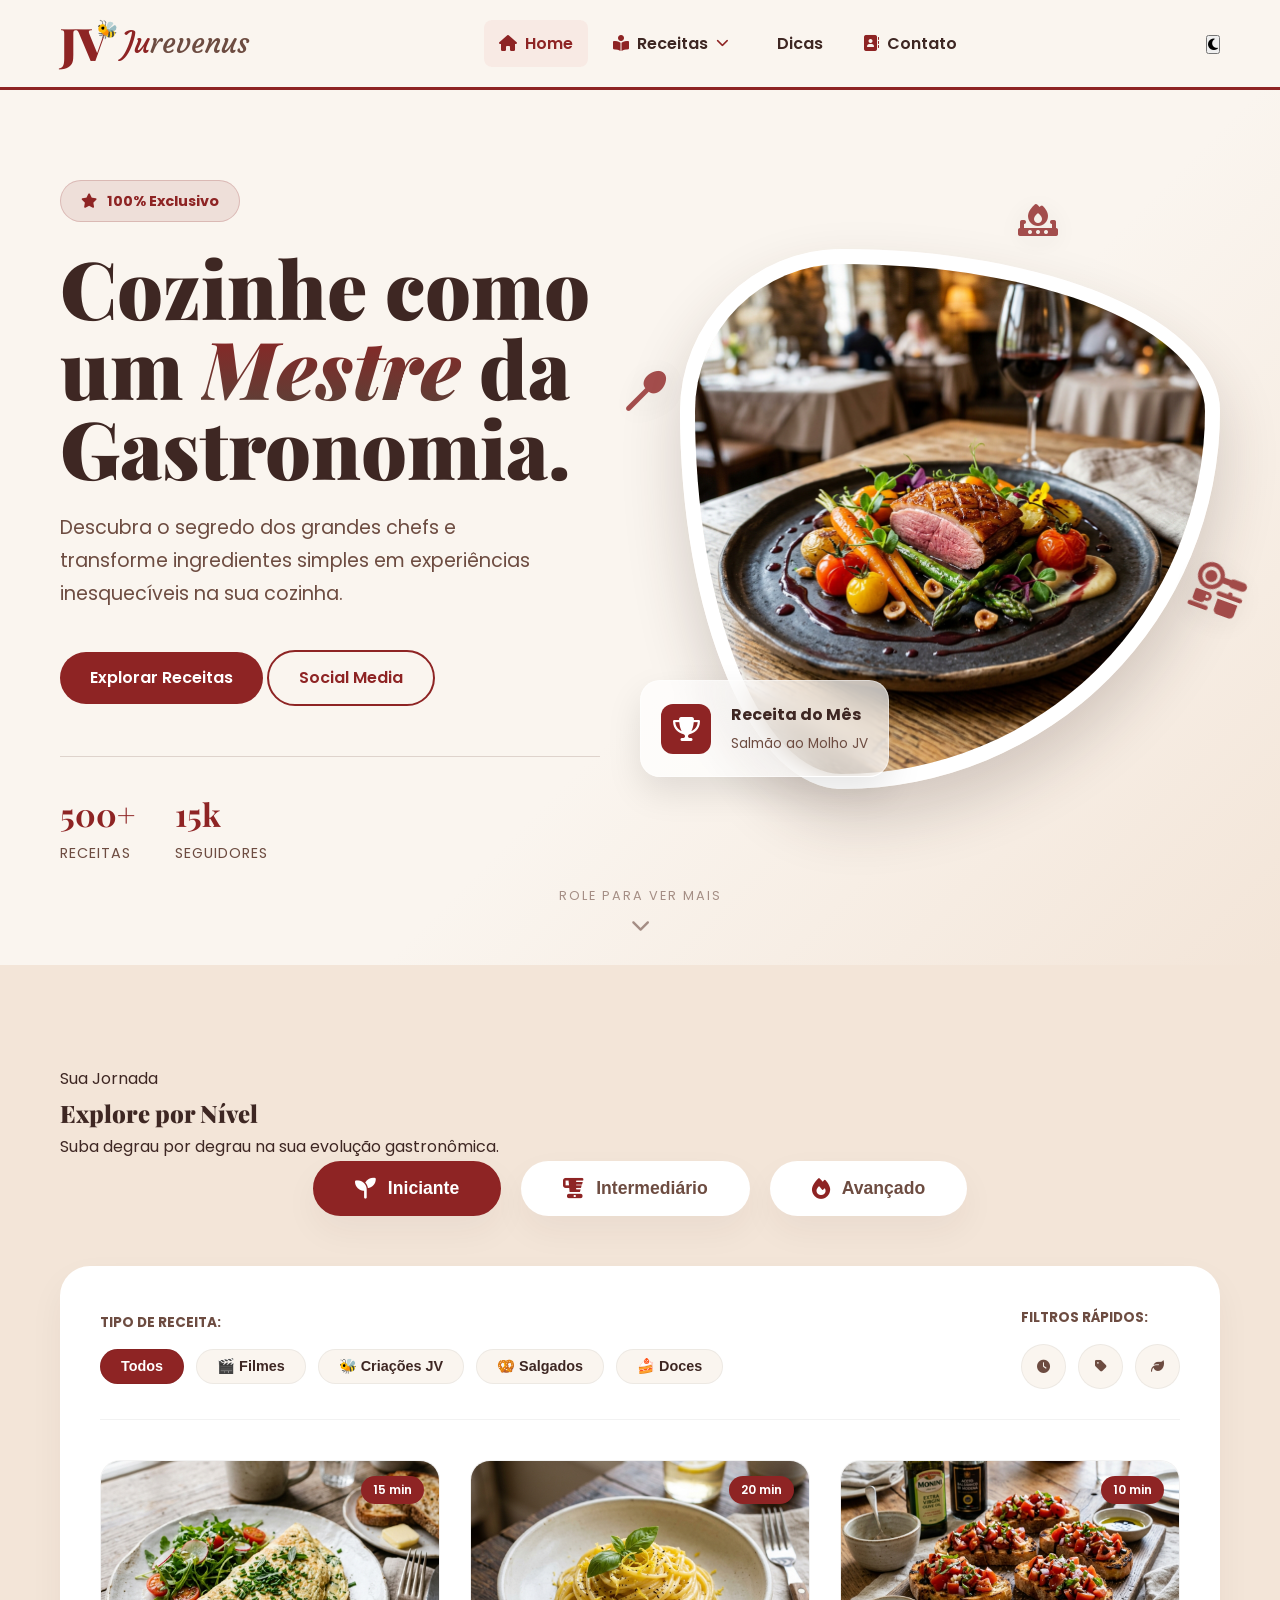
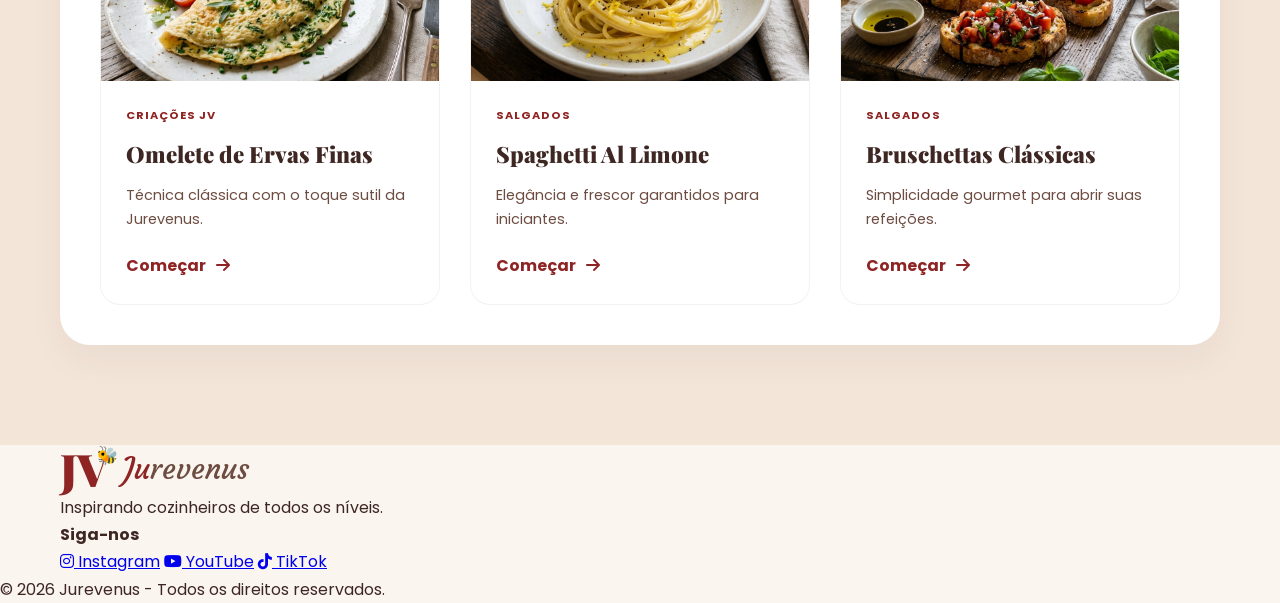
==== index.html @ e7ac54f3 "Atualização do menu e Hero" ====
<!DOCTYPE html>
<html lang="pt-br">
<head>
    <meta charset="UTF-8">
    <meta name="viewport" content="width=device-width, initial-scale=1.0">
    <title>Jurevenus | Receitas de Alto Nível</title>
    <!-- Font Awesome -->
    <link rel="stylesheet" href="https://cdnjs.cloudflare.com/ajax/libs/font-awesome/6.4.0/css/all.min.css">
    <!-- Google Fonts -->
    <link href="https://fonts.googleapis.com/css2?family=Playfair+Display:ital,wght@0,700;0,900;1,700&family=Courgette&family=Poppins:wght@300;400;600&display=swap" rel="stylesheet">
    <link rel="stylesheet" href="style.css">
</head>
<body class="light-theme">
    <header class="navbar">
        <div class="container nav-wrapper">
            <div class="logo">
                <div class="jv-container">
                    <span class="jv-text">JV</span>
                    <span class="bee">🐝</span>
                </div>
                <span class="brand-text">
                    <span class="ju">Ju</span><span class="revenus">revenus</span>
                </span>
            </div>

            <nav class="nav-menu" id="navMenu">
                <ul class="nav-list">
                    <li class="nav-item">
                        <a href="#home" class="nav-link active"><i class="fas fa-home"></i> Home</a>
                    </li>
                    
                    <li class="nav-item has-mega">
                        <a href="#receitas" class="nav-link"><i class="fas fa-book-open-reader"></i> Receitas <i class="fas fa-chevron-down caret"></i></a>
                        <!-- MEGA MENU DESKTOP -->
                        <div class="mega-menu">
                            <div class="container mega-grid">
                                <div class="mega-col">
                                    <h3>Nível de Habilidade</h3>
                                    <ul>
                                        <li><a href="#iniciante"><i class="fas fa-seedling"></i> Iniciantes</a></li>
                                        <li><a href="#intermediario"><i class="fas fa-blender"></i> Intermediários</a></li>
                                        <li><a href="#avancado"><i class="fas fa-fire"></i> Avançados</a></li>
                                    </ul>
                                </div>
                                <div class="mega-col">
                                    <h3>Tipos de Receita</h3>
                                    <ul>
                                        <li><a href="#">Entradas</a></li>
                                        <li><a href="#">Pratos Principais</a></li>
                                        <li><a href="#">Acompanhamentos</a></li>
                                        <li><a href="#">Sobremesas</a></li>
                                        <li><a href="#">Lanches</a></li>
                                        <li><a href="#">Bebidas</a></li>
                                        <li><a href="#"><i class="fas fa-film"></i> Filmes</a></li>
                                        <li><a href="#"><i class="fas fa-wand-magic-sparkles"></i> Criações JV</a></li>
                                    </ul>
                                </div>
                                <div class="mega-col">
                                    <h3>Filtros Específicos</h3>
                                    <div class="filter-grid">
                                        <a href="#">Tempo</a>
                                        <a href="#">Custo</a>
                                        <a href="#">Dieta / Estilo</a>
                                        <a href="#">Tipo de Cozinha</a>
                                        <a href="#">Ocasião</a>
                                        <a href="#">Método</a>
                                        <a href="#">Ingrediente</a>
                                    </div>
                                </div>
                                <div class="mega-col mega-featured">
                                    <div class="featured-card">
                                        <img src="https://images.unsplash.com/photo-1546069901-ba9599a7e63c?ixlib=rb-1.2.1&auto=format&fit=crop&w=500&q=60" alt="Receita Destaque">
                                        <div class="badge">Destaque</div>
                                        <p>Bowl de Quinoa Vibrante</p>
                                    </div>
                                </div>
                            </div>
                        </div>

                        <!-- MOBILE ACCORDION (Hidden on Desktop) -->
                        <div class="mobile-mega" id="mobileMega">
                            <div class="acc-item">
                                <div class="acc-header">Níveis <i class="fas fa-plus"></i></div>
                                <div class="acc-content">
                                    <a href="#">Iniciantes</a>
                                    <a href="#">Intermediários</a>
                                    <a href="#">Avançados</a>
                                </div>
                            </div>
                            <div class="acc-item">
                                <div class="acc-header">Tipos <i class="fas fa-plus"></i></div>
                                <div class="acc-content">
                                    <a href="#">Entradas</a>
                                    <a href="#">Pratos Principais</a>
                                    <a href="#">Sobremesas</a>
                                    <a href="#">Lanches</a>
                                    <a href="#">Bebidas</a>
                                    <a href="#">Filmes</a>
                                    <a href="#">Criações JV</a>
                                </div>
                            </div>
                            <div class="acc-item">
                                <div class="acc-header">Filtros <i class="fas fa-plus"></i></div>
                                <div class="acc-content">
                                    <a href="#">Tempo</a>
                                    <a href="#">Custo</a>
                                    <a href="#">Dieta</a>
                                    <a href="#">Ingrediente</a>
                                </div>
                            </div>
                        </div>
                    </li>

                    <li class="nav-item">
                        <a href="#dicas" class="nav-link"><i class="fas fa-lightbulb-on"></i> Dicas</a>
                    </li>
                    <li class="nav-item">
                        <a href="#contato" class="nav-link"><i class="fas fa-address-book"></i> Contato</a>
                    </li>
                </ul>
                
            </nav>

            <div class="nav-actions">
                <button id="themeToggle" class="btn-icon" aria-label="Mudar tema">
                    <i class="fas fa-moon"></i>
                </button>
                <div class="hamburger" id="hamburger">
                    <span></span>
                    <span></span>
                    <span></span>
                </div>
            </div>
        </div>
    </header>

    <main>
        <section id="home" class="hero">
            <div class="container grid-hero">
                <div class="hero-text animate-reveal-left">
                    <span class="badge-premium"><i class="fas fa-star"></i> 100% Exclusivo</span>
                    <h1>Cozinhe como um <span id="dynamic-text" class="rotating-text">Mestre</span> da Gastronomia.</h1>
                    <p>Descubra o segredo dos grandes chefs e transforme ingredientes simples em experiências inesquecíveis na sua cozinha.</p>
                    <div class="hero-btns">
                        <a href="#receitas" class="btn btn-primary">Explorar Receitas</a>
                        <a href="#contato" class="btn btn-secondary">Social Media</a>
                    </div>
                    <div class="hero-stats">
                        <div class="stat-item">
                            <strong>500+</strong>
                            <span>Receitas</span>
                        </div>
                        <div class="stat-item">
                            <strong>15k</strong>
                            <span>Seguidores</span>
                        </div>
                    </div>
                </div>
                <div class="hero-img animate-reveal-right">
                    <div class="img-wrapper">
                        <img src="assets/hero-food.png" alt="Prato de Alta Gastronomia">
                        
                        <!-- Elementos Flutuantes Dinâmicos (Ferramentas da Chef) -->
                        <div class="floating-item item-1"><i class="fas fa-utensil-spoon"></i></div>
                        <div class="floating-item item-2"><i class="fas fa-kitchen-set"></i></div>
                        <div class="floating-item item-3"><i class="fas fa-fire-burner"></i></div>

                        <div class="glass-card">
                            <div class="glass-icon"><i class="fas fa-trophy"></i></div>
                            <div class="glass-info">
                                <strong>Receita do Mês</strong>
                                <span>Salmão ao Molho JV</span>
                            </div>
                        </div>
                    </div>
                </div>
            </div>
            <div class="scroll-down">
                <span>Role para ver mais</span>
                <i class="fas fa-chevron-down"></i>
            </div>
        </section>

        <section id="receitas" class="section-levels">
            <div class="container">
                <div class="section-header">
                    <span class="badge">Sua Jornada</span>
                    <h2>Explore por <span>Nível</span></h2>
                    <p>Suba degrau por degrau na sua evolução gastronômica.</p>
                </div>

                <!-- NÍVEL 1: SELETOR DE HABILIDADE (TABS) -->
                <div class="skills-tabs">
                    <button class="tab-btn active" data-level="iniciante">
                        <i class="fas fa-seedling"></i>
                        Iniciante
                    </button>
                    <button class="tab-btn" data-level="intermediario">
                        <i class="fas fa-blender"></i>
                        Intermediário
                    </button>
                    <button class="tab-btn" data-level="avancado">
                        <i class="fas fa-fire"></i>
                        Avançado
                    </button>
                </div>

                <!-- NÍVEL 2: TIPOS E FILTROS -->
                <div id="recipe-dashboard" class="recipe-dashboard">
                    <div class="dashboard-controls">
                        <div class="type-selector">
                            <span class="control-label">Tipo de Receita:</span>
                            <div class="filter-group">
                                <button class="filter-pill active" data-type="all">Todos</button>
                                <button class="filter-pill" data-type="filmes">🎬 Filmes</button>
                                <button class="filter-pill" data-type="jv">🐝 Criações JV</button>
                                <button class="filter-pill" data-type="salgados">🥨 Salgados</button>
                                <button class="filter-pill" data-type="doces">🍰 Doces</button>
                            </div>
                        </div>
                        
                        <div class="quick-filters">
                            <span class="control-label">Filtros Rápidos:</span>
                            <div class="filter-group">
                                <button class="filter-icon" title="Rápido (< 20min)"><i class="fas fa-clock"></i></button>
                                <button class="filter-icon" title="Econômico"><i class="fas fa-tag"></i></button>
                                <button class="filter-icon" title="Vegano"><i class="fas fa-leaf"></i></button>
                            </div>
                        </div>
                    </div>

                    <div class="recipe-grid" id="recipe-list">
                        <!-- RECEITAS INICIANTE -->
                        <div class="recipe-card" data-level="iniciante" data-type="jv">
                            <div class="recipe-img">
                                <img src="assets/recipe_omelete.png" alt="Omelete de Ervas">
                                <div class="recipe-tag">15 min</div>
                            </div>
                            <div class="recipe-info">
                                <span class="recipe-cat">Criações JV</span>
                                <h3>Omelete de Ervas Finas</h3>
                                <p>Técnica clássica com o toque sutil da Jurevenus.</p>
                                <a href="#" class="btn-text">Começar <i class="fas fa-arrow-right"></i></a>
                            </div>
                        </div>

                        <div class="recipe-card" data-level="iniciante" data-type="salgados">
                            <div class="recipe-img">
                                <img src="assets/recipe_pasta.png" alt="Spaghetti Limone">
                                <div class="recipe-tag">20 min</div>
                            </div>
                            <div class="recipe-info">
                                <span class="recipe-cat">Salgados</span>
                                <h3>Spaghetti Al Limone</h3>
                                <p>Elegância e frescor garantidos para iniciantes.</p>
                                <a href="#" class="btn-text">Começar <i class="fas fa-arrow-right"></i></a>
                            </div>
                        </div>

                        <div class="recipe-card" data-level="iniciante" data-type="salgados">
                            <div class="recipe-img">
                                <img src="assets/recipe_bruschetta.png" alt="Bruschetta">
                                <div class="recipe-tag">10 min</div>
                            </div>
                            <div class="recipe-info">
                                <span class="recipe-cat">Salgados</span>
                                <h3>Bruschettas Clássicas</h3>
                                <p>Simplicidade gourmet para abrir suas refeições.</p>
                                <a href="#" class="btn-text">Começar <i class="fas fa-arrow-right"></i></a>
                            </div>
                        </div>
                    </div>
                </div>
            </div>
        </section>
    </main>

    <footer id="contato">
        <div class="container footer-content">
            <div class="footer-info">
                <div class="logo">
                    <div class="jv-container">
                        <span class="jv-text">JV</span>
                        <span class="bee">🐝</span>
                    </div>
                    <span class="brand-text">
                        <span class="ju">Ju</span><span class="revenus">revenus</span>
                    </span>
                </div>
                <p>Inspirando cozinheiros de todos os níveis.</p>
            </div>
            <div class="footer-links">
                <h4>Siga-nos</h4>
                <div class="social-links">
                    <a href="#"><i class="fab fa-instagram"></i> Instagram</a>
                    <a href="#"><i class="fab fa-youtube"></i> YouTube</a>
                    <a href="#"><i class="fab fa-tiktok"></i> TikTok</a>
                </div>
            </div>
        </div>
        <div class="copyright">
            &copy; 2026 Jurevenus - Todos os direitos reservados.
        </div>
    </footer>

    <script src="main.js"></script>
</body>
</html>
---- style.css ----
:root {
    --bg-primary: #FAF5EF; /* Trigo Suave (Quase bege/creme) */
    --bg-secondary: #F3E5D8; /* Mel/Canela Suave */
    --text-primary: #3E2723; /* Marrom Café Profundo */
    --text-secondary: #6D4C41; /* Marrom Rústico */
    --accent: #8E2424; /* Vinho Madura / Framboesa Seca */
    --accent-hover: #5D4037;
    --white: #FFFFFF;
    --card-bg: rgba(255, 255, 255, 0.8);
    --nav-bg: rgba(250, 245, 239, 0.96);
    --shadow: 0 15px 35px rgba(62, 39, 35, 0.05); 
    --transition: all 0.6s cubic-bezier(0.4, 0, 0.2, 1);
    --font-hand: 'Courgette', cursive;
}

.dark-theme {
    --bg-primary: #211917; 
    --bg-secondary: #2D2321;
    --text-primary: #F3E5D8;
    --text-secondary: #A1887F;
    --accent: #D2691E; /* Chocolate / Laranja Amadeirado */
    --accent-hover: #F3E5D8;
    --white: #211917;
    --card-bg: #2D2321;
    --nav-bg: rgba(33, 25, 23, 0.98);
    --shadow: 0 15px 35px rgba(0, 0, 0, 0.6);
}

/* --- RESET & BASE --- */
* {
    margin: 0;
    padding: 0;
    box-sizing: border-box;
}

html {
    scroll-behavior: smooth;
}

body {
    font-family: 'Poppins', sans-serif;
    background-color: var(--bg-primary);
    background-image: url('https://www.transparenttextures.com/patterns/linen.png'); /* Textura de Linho */
    color: var(--text-primary);
    line-height: 1.7;
    transition: var(--transition);
    overflow-x: hidden;
}

h1, h2, h3, .brand {
    font-family: 'Playfair Display', serif;
    font-weight: 900;
}

.container {
    max-width: 1200px;
    margin: 0 auto;
    padding: 0 20px;
}

/* --- BUTTONS --- */
.btn {
    display: inline-block;
    padding: 12px 30px;
    border-radius: 50px;
    text-decoration: none;
    font-weight: 600;
    transition: var(--transition);
    cursor: pointer;
    border: none;
}

.btn-primary {
    background-color: var(--accent);
    color: white;
}

.btn-primary:hover {
    background-color: var(--accent-hover);
    transform: translateY(-3px);
    box-shadow: 0 5px 15px rgba(211, 47, 47, 0.4);
}

.btn-secondary {
    background-color: transparent;
    border: 2px solid var(--accent);
    color: var(--accent);
}

.btn-secondary:hover {
    background-color: var(--accent);
    color: white;
}

/* --- NAVBAR --- */
.navbar {
    position: fixed;
    top: 0;
    width: 100%;
    height: 90px;
    background-color: var(--nav-bg);
    backdrop-filter: blur(10px);
    z-index: 1000;
    display: flex;
    align-items: center;
    border-bottom: 3px solid var(--accent);
    transition: var(--transition);
}

.nav-wrapper {
    display: flex;
    justify-content: space-between;
    align-items: center;
    width: 100%;
}

.logo {
    display: flex;
    align-items: center;
    gap: 15px;
}

.jv-container {
    position: relative;
    display: flex;
    align-items: center;
}

.jv-text {
    font-family: 'Playfair Display', serif;
    font-size: 2.8rem;
    font-weight: 900;
    color: var(--accent);
    line-height: 1;
}

.bee {
    position: absolute;
    top: -5px;
    right: -10px;
    font-size: 1.1rem;
    transform: rotate(15deg);
}

.brand-text {
    font-family: var(--font-hand);
    font-size: 1.8rem;
    display: flex;
}

.brand-text .ju {
    color: var(--accent); /* Vinho */
}

.brand-text .revenus {
    color: var(--text-secondary); /* Marrom */
}

.brand span {
    color: var(--text-secondary);
}

.nav-list {
    display: flex;
    list-style: none;
    gap: 10px;
}

.nav-link {
    text-decoration: none;
    color: var(--text-primary);
    font-weight: 600;
    padding: 10px 15px;
    border-radius: 8px;
    display: flex;
    align-items: center;
    gap: 8px;
    transition: var(--transition);
}

.nav-link i {
    color: var(--accent);
}

.nav-link:hover, .nav-link.active {
    color: var(--accent);
    background-color: rgba(211, 47, 47, 0.05);
}

.caret {
    font-size: 0.8rem;
    transition: var(--transition);
}

/* --- MEGA MENU --- */
.has-mega {
    position: static;
}

.mega-menu {
    position: absolute;
    top: 90px;
    left: 0;
    width: 100%;
    background-color: var(--bg-primary);
    border-bottom: 4px solid var(--accent);
    padding: 40px 0;
    box-shadow: var(--shadow);
    opacity: 0;
    visibility: hidden;
    transform: translateY(20px);
    transition: var(--transition);
}

.has-mega:hover .mega-menu {
    opacity: 1;
    visibility: visible;
    transform: translateY(0);
}

.has-mega:hover .caret {
    transform: rotate(180deg);
}

.mega-grid {
    display: grid;
    grid-template-columns: repeat(4, 1fr);
    gap: 30px;
}

.mega-col h3 {
    font-size: 1.2rem;
    color: var(--accent);
    margin-bottom: 20px;
    border-left: 4px solid var(--accent);
    padding-left: 15px;
}

.mega-col ul {
    list-style: none;
}

.mega-col ul li {
    margin-bottom: 12px;
}

.mega-col ul li a {
    text-decoration: none;
    color: var(--text-secondary);
    transition: var(--transition);
    display: flex;
    align-items: center;
    gap: 10px;
}

.mega-col ul li a:hover {
    color: var(--accent);
    padding-left: 8px;
}

.filter-grid {
    display: grid;
    grid-template-columns: 1fr 1fr;
    gap: 10px;
}

.filter-grid a {
    font-size: 0.9rem;
    color: var(--text-secondary);
    background: var(--bg-secondary);
    padding: 8px;
    border-radius: 5px;
    text-decoration: none;
    text-align: center;
    transition: var(--transition);
}

.filter-grid a:hover {
    background: var(--accent);
    color: white;
}

.mega-featured .featured-card {
    position: relative;
    border-radius: 15px;
    overflow: hidden;
}

.mega-featured img {
    width: 100%;
    height: 180px;
    object-fit: cover;
    transition: var(--transition);
}

.mega-featured .badge {
    position: absolute;
    top: 10px;
    left: 10px;
    background: var(--accent);
    color: white;
    padding: 5px 12px;
    border-radius: 20px;
    font-size: 0.8rem;
    font-weight: 700;
}

.mega-featured p {
    padding: 10px;
    background: var(--bg-secondary);
    font-weight: 600;
    text-align: center;
}

/* --- MOBILE SPECIFIC (Accordeon & Hamburger) --- */
.hamburger {
    display: none;
    flex-direction: column;
    gap: 6px;
    cursor: pointer;
}

.hamburger span {
    width: 35px;
    height: 4px;
    background-color: var(--accent);
    border-radius: 4px;
    transition: var(--transition);
}

.mobile-mega {
    display: none; /* Só aparece no Mobile */
}

/* --- HERO SECTION --- */
.hero {
    padding: 180px 0 100px;
    min-height: 100vh;
    display: flex;
    align-items: center;
    background: linear-gradient(135deg, var(--bg-primary) 60%, var(--bg-secondary));
    position: relative;
    overflow: hidden;
}

.grid-hero {
    display: grid;
    grid-template-columns: 1fr 1fr;
    align-items: center;
    gap: 80px;
}

.badge-premium {
    background: rgba(142, 36, 36, 0.1);
    color: var(--accent);
    padding: 8px 20px;
    border-radius: 50px;
    font-size: 0.9rem;
    font-weight: 700;
    display: inline-flex;
    align-items: center;
    gap: 10px;
    margin-bottom: 25px;
    border: 1px solid rgba(142, 36, 36, 0.2);
}

.hero h1 {
    font-size: 5rem;
    line-height: 1;
    margin-bottom: 25px;
    color: var(--text-primary);
}

.hero h1 span {
    color: var(--accent);
    font-style: italic;
    background: linear-gradient(to bottom, var(--accent), var(--accent-hover));
    -webkit-background-clip: text;
    -webkit-text-fill-color: transparent;
}

.hero p {
    font-size: 1.2rem;
    color: var(--text-secondary);
    max-width: 500px;
    margin-bottom: 40px;
}

.hero-stats {
    display: flex;
    gap: 40px;
    margin-top: 50px;
    padding-top: 30px;
    border-top: 1px solid rgba(109, 76, 65, 0.2);
}

.stat-item {
    display: flex;
    flex-direction: column;
}

.stat-item strong {
    font-size: 2rem;
    font-family: 'Playfair Display', serif;
    color: var(--accent);
}

.stat-item span {
    font-size: 0.9rem;
    color: var(--text-secondary);
    text-transform: uppercase;
    letter-spacing: 1px;
}

/* Hero Image & Effects */
.hero-img .img-wrapper {
    position: relative;
    z-index: 1;
}

.hero-img img {
    width: 100%;
    height: auto;
    border-radius: 30% 70% 70% 30% / 30% 30% 70% 70%;
    box-shadow: 0 30px 60px rgba(62, 39, 35, 0.2);
    border: 15px solid var(--white);
    transition: var(--transition);
}

.hero-img img:hover {
    transform: scale(1.02);
}

}

@keyframes floating {
    0%, 100% { transform: translateY(0) rotate(5deg); }
    50% { transform: translateY(-15px) rotate(-5deg); }
}

.glass-card {
    position: absolute;
    bottom: 20px;
    left: -40px;
    background: rgba(255, 255, 255, 0.7);
    backdrop-filter: blur(15px);
    -webkit-backdrop-filter: blur(15px);
    padding: 20px;
    border-radius: 20px;
    display: flex;
    align-items: center;
    gap: 20px;
    box-shadow: 0 15px 35px rgba(0,0,0,0.1);
    border: 1px solid rgba(255, 255, 255, 0.4);
    animation: float 5s ease-in-out infinite;
}

.glass-icon {
    width: 50px;
    height: 50px;
    background: var(--accent);
    color: white;
    border-radius: 12px;
    display: flex;
    align-items: center;
    justify-content: center;
    font-size: 1.5rem;
}

.glass-info strong {
    display: block;
    font-size: 1rem;
    color: var(--text-primary);
}

.glass-info span {
    font-size: 0.85rem;
    color: var(--text-secondary);
}

/* Animations */
.animate-reveal-left {
    opacity: 0;
    transform: translateX(-50px);
    animation: revealLeft 1.2s cubic-bezier(0.16, 1, 0.3, 1) forwards;
}

.animate-reveal-right {
    opacity: 0;
    transform: translateX(50px);
    animation: revealRight 1.2s cubic-bezier(0.16, 1, 0.3, 1) forwards;
    animation-delay: 0.3s;
}

@keyframes revealLeft {
    to {
        opacity: 1;
        transform: translateX(0);
    }
}

@keyframes revealRight {
    to {
        opacity: 1;
        transform: translateX(0);
    }
}

.hero h1 span.rotating-text {
    color: var(--accent);
    font-style: italic;
    transition: var(--transition);
    display: inline-block;
}

@keyframes fadeWord {
    0% { opacity: 0; transform: translateY(10px); }
    100% { opacity: 1; transform: translateY(0); }
}

/* Floating Ingredients */
.floating-item {
    position: absolute;
    z-index: 2;
    color: var(--accent);
    opacity: 0.8;
    filter: drop-shadow(0 5px 15px rgba(0,0,0,0.1));
}

.item-1 {
    top: 20%;
    left: -10%;
    font-size: 2.5rem;
    animation: floating-slow 6s ease-in-out infinite;
}

.item-2 {
    bottom: 30%;
    right: -5%;
    font-size: 3rem;
    transform: rotate(20deg);
    animation: floating-fast 5s ease-in-out infinite;
}

.item-3 {
    top: -10%;
    right: 30%;
    font-size: 2rem;
    animation: floating-slow 8s ease-in-out infinite;
}

@keyframes floating-slow {
    0%, 100% { transform: translate(0, 0) rotate(0deg); }
    50% { transform: translate(-15px, -20px) rotate(10deg); }
}

@keyframes floating-fast {
    0%, 100% { transform: translate(0, 0) rotate(20deg); }
    50% { transform: translate(15px, 20px) rotate(35deg); }
}

@keyframes float {
    0%, 100% { transform: translateY(0); }
    50% { transform: translateY(-10px); }
}

/* Scroll Down */
.scroll-down {
    position: absolute;
    bottom: 30px;
    left: 50%;
    transform: translateX(-50%);
    display: flex;
    flex-direction: column;
    align-items: center;
    gap: 10px;
    color: var(--text-secondary);
    opacity: 0.6;
    transition: var(--transition);
}

.scroll-down:hover {
    opacity: 1;
    color: var(--accent);
}

.scroll-down span {
    font-size: 0.8rem;
    text-transform: uppercase;
    letter-spacing: 2px;
}

.scroll-down i {
    font-size: 1.2rem;
    animation: bounce 2s infinite;
}

@keyframes bounce {
    0%, 20%, 50%, 80%, 100% { transform: translateY(0); }
    40% { transform: translateY(-10px); }
    60% { transform: translateY(-5px); }
}

/* --- RECIPE DASHBOARD HIERARCHY --- */
.section-levels {
    padding: 100px 0;
    background-color: var(--bg-secondary);
}

.skills-tabs {
    display: flex;
    justify-content: center;
    gap: 20px;
    margin-bottom: 50px;
}

.tab-btn {
    background: var(--white);
    border: 2px solid transparent;
    padding: 15px 40px;
    border-radius: 50px;
    font-size: 1.1rem;
    font-weight: 700;
    color: var(--text-secondary);
    cursor: pointer;
    transition: var(--transition);
    display: flex;
    align-items: center;
    gap: 12px;
    box-shadow: var(--shadow);
}

.tab-btn i {
    font-size: 1.3rem;
    color: var(--accent);
}

.tab-btn.active {
    background: var(--accent);
    color: white;
    border-color: var(--accent);
}

.tab-btn.active i {
    color: white;
}

.recipe-dashboard {
    background: var(--white);
    padding: 40px;
    border-radius: 30px;
    box-shadow: var(--shadow);
}

.dashboard-controls {
    display: flex;
    flex-wrap: wrap;
    justify-content: space-between;
    align-items: center;
    gap: 30px;
    margin-bottom: 40px;
    padding-bottom: 30px;
    border-bottom: 1px solid rgba(0,0,0,0.05);
}

.control-label {
    display: block;
    font-size: 0.85rem;
    font-weight: 700;
    text-transform: uppercase;
    color: var(--text-secondary);
    margin-bottom: 15px;
}

.filter-group {
    display: flex;
    flex-wrap: wrap;
    gap: 12px;
}

.filter-pill {
    background: var(--bg-primary);
    border: 1px solid rgba(0,0,0,0.05);
    padding: 8px 20px;
    border-radius: 50px;
    font-size: 0.9rem;
    font-weight: 600;
    color: var(--text-primary);
    cursor: pointer;
    transition: var(--transition);
}

.filter-pill.active {
    background: var(--accent);
    color: white;
}

.filter-icon {
    width: 45px;
    height: 45px;
    background: var(--bg-primary);
    border: 1px solid rgba(0,0,0,0.05);
    border-radius: 50%;
    display: flex;
    align-items: center;
    justify-content: center;
    color: var(--text-secondary);
    cursor: pointer;
    transition: var(--transition);
}

.filter-icon:hover {
    background: var(--accent);
    color: white;
}

.recipe-grid {
    display: grid;
    grid-template-columns: repeat(auto-fit, minmax(320px, 1fr));
    gap: 30px;
}

.recipe-card {
    background: var(--white);
    border: 1px solid rgba(0,0,0,0.05);
    border-radius: 20px;
    overflow: hidden;
    transition: var(--transition);
}

.recipe-card:hover {
    transform: translateY(-10px);
    box-shadow: var(--shadow);
}

.recipe-img {
    height: 220px;
    position: relative;
    overflow: hidden;
}

.recipe-img img {
    width: 100%;
    height: 100%;
    object-fit: cover;
    transition: var(--transition);
}

.recipe-card:hover .recipe-img img {
    transform: scale(1.1);
}

.recipe-tag {
    position: absolute;
    top: 15px;
    right: 15px;
    background: var(--accent);
    color: white;
    padding: 4px 12px;
    border-radius: 50px;
    font-size: 0.75rem;
    font-weight: 600;
}

.recipe-info {
    padding: 25px;
}

.recipe-cat {
    display: block;
    color: var(--accent);
    text-transform: uppercase;
    font-size: 0.7rem;
    letter-spacing: 1px;
    font-weight: 700;
    margin-bottom: 10px;
}

.recipe-info h3 {
    margin-bottom: 10px;
    font-size: 1.4rem;
}

.recipe-info p {
    color: var(--text-secondary);
    font-size: 0.9rem;
    margin-bottom: 20px;
}

.btn-text {
    text-decoration: none;
    color: var(--accent);
    font-weight: 700;
    display: flex;
    align-items: center;
    gap: 10px;
    transition: var(--transition);
}

.btn-text:hover {
    gap: 15px;
}

/* --- RESPONSIVIDADE --- */
@media (max-width: 1024px) {
    .hero h1 { font-size: 3.5rem; }
    .levels-grid { grid-template-columns: 1fr; }
}

@media (max-width: 768px) {
    .hamburger { display: flex; }
    
    .nav-menu {
        position: fixed;
        top: 90px;
        left: -100%;
        width: 100%;
        height: calc(100vh - 90px);
        background-color: var(--bg-primary);
        flex-direction: column;
        padding: 40px;
        transition: 0.5s ease-in-out;
        overflow-y: auto;
    }

    .nav-menu.active { left: 0; }

    .nav-list {
        flex-direction: column;
        gap: 20px;
    }

    .mega-menu { display: none; }

    .mobile-mega {
        display: block;
        margin-top: 15px;
        padding-left: 20px;
        border-left: 2px solid var(--accent);
    }

    .acc-header {
        font-weight: 700;
        padding: 10px 0;
        cursor: pointer;
        display: flex;
        justify-content: space-between;
        align-items: center;
        color: var(--accent);
    }

    .acc-content {
        display: none;
        flex-direction: column;
        gap: 5px;
        padding-bottom: 15px;
    }

    .acc-content a {
        text-decoration: none;
        color: var(--text-secondary);
        padding: 5px 0;
    }

    .grid-hero { grid-template-columns: 1fr; text-align: center; }
    .hero-img { order: -1; }
}
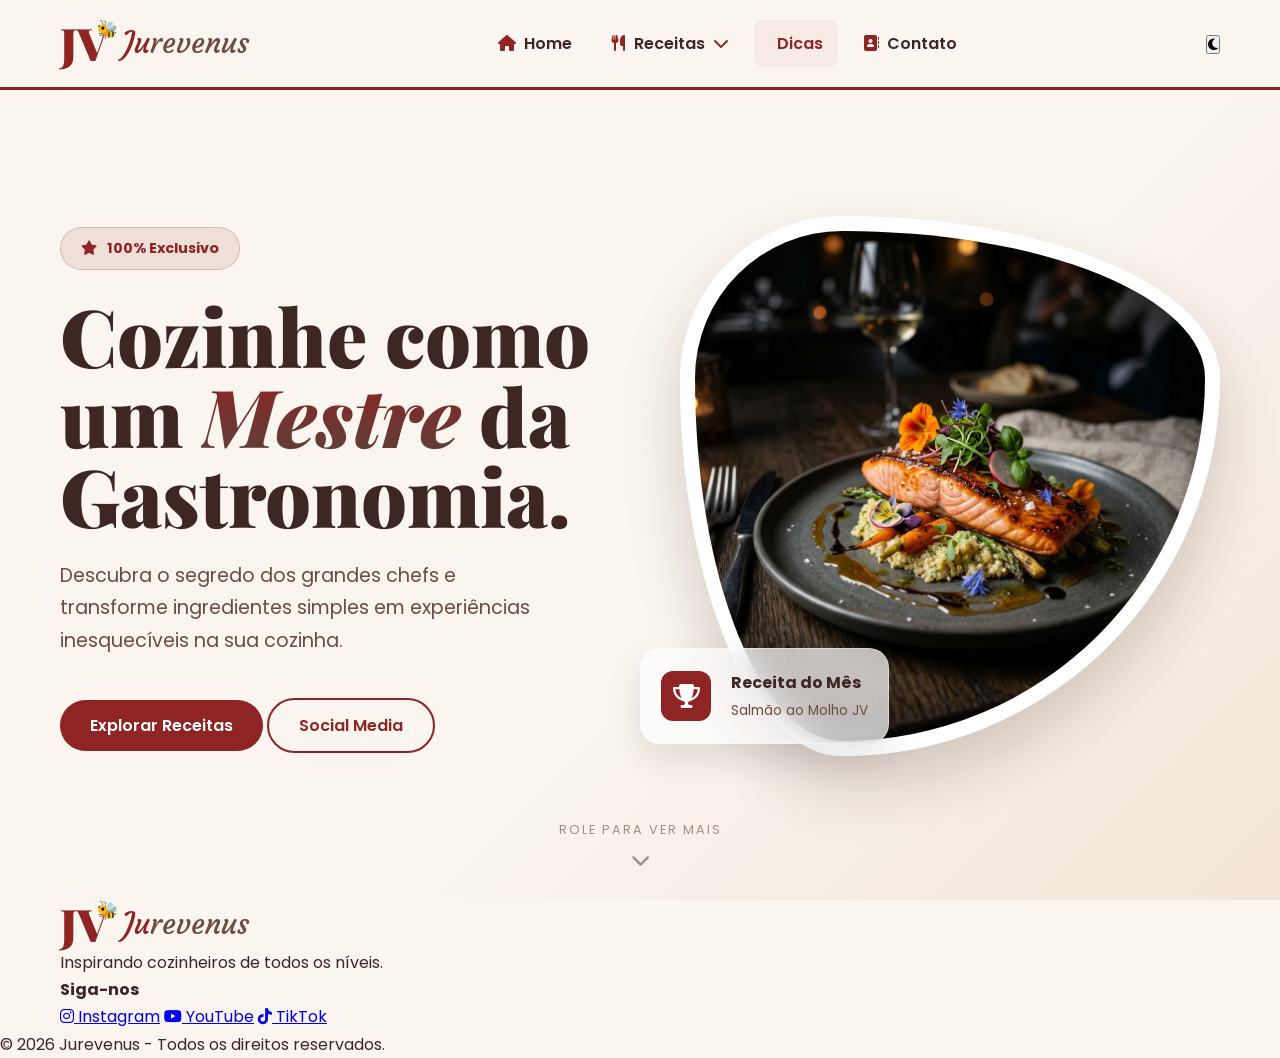
==== commit b7a2ade7: "ok" ====
--- a/index.html
+++ b/index.html
@@ -28,89 +28,16 @@
                     <li class="nav-item">
                         <a href="#home" class="nav-link active"><i class="fas fa-home"></i> Home</a>
                     </li>
-                    
-                    <li class="nav-item has-mega">
-                        <a href="#receitas" class="nav-link"><i class="fas fa-book-open-reader"></i> Receitas <i class="fas fa-chevron-down caret"></i></a>
-                        <!-- MEGA MENU DESKTOP -->
-                        <div class="mega-menu">
-                            <div class="container mega-grid">
-                                <div class="mega-col">
-                                    <h3>Nível de Habilidade</h3>
-                                    <ul>
-                                        <li><a href="#iniciante"><i class="fas fa-seedling"></i> Iniciantes</a></li>
-                                        <li><a href="#intermediario"><i class="fas fa-blender"></i> Intermediários</a></li>
-                                        <li><a href="#avancado"><i class="fas fa-fire"></i> Avançados</a></li>
-                                    </ul>
-                                </div>
-                                <div class="mega-col">
-                                    <h3>Tipos de Receita</h3>
-                                    <ul>
-                                        <li><a href="#">Entradas</a></li>
-                                        <li><a href="#">Pratos Principais</a></li>
-                                        <li><a href="#">Acompanhamentos</a></li>
-                                        <li><a href="#">Sobremesas</a></li>
-                                        <li><a href="#">Lanches</a></li>
-                                        <li><a href="#">Bebidas</a></li>
-                                        <li><a href="#"><i class="fas fa-film"></i> Filmes</a></li>
-                                        <li><a href="#"><i class="fas fa-wand-magic-sparkles"></i> Criações JV</a></li>
-                                    </ul>
-                                </div>
-                                <div class="mega-col">
-                                    <h3>Filtros Específicos</h3>
-                                    <div class="filter-grid">
-                                        <a href="#">Tempo</a>
-                                        <a href="#">Custo</a>
-                                        <a href="#">Dieta / Estilo</a>
-                                        <a href="#">Tipo de Cozinha</a>
-                                        <a href="#">Ocasião</a>
-                                        <a href="#">Método</a>
-                                        <a href="#">Ingrediente</a>
-                                    </div>
-                                </div>
-                                <div class="mega-col mega-featured">
-                                    <div class="featured-card">
-                                        <img src="https://images.unsplash.com/photo-1546069901-ba9599a7e63c?ixlib=rb-1.2.1&auto=format&fit=crop&w=500&q=60" alt="Receita Destaque">
-                                        <div class="badge">Destaque</div>
-                                        <p>Bowl de Quinoa Vibrante</p>
-                                    </div>
-                                </div>
-                            </div>
-                        </div>
-
-                        <!-- MOBILE ACCORDION (Hidden on Desktop) -->
-                        <div class="mobile-mega" id="mobileMega">
-                            <div class="acc-item">
-                                <div class="acc-header">Níveis <i class="fas fa-plus"></i></div>
-                                <div class="acc-content">
-                                    <a href="#">Iniciantes</a>
-                                    <a href="#">Intermediários</a>
-                                    <a href="#">Avançados</a>
-                                </div>
-                            </div>
-                            <div class="acc-item">
-                                <div class="acc-header">Tipos <i class="fas fa-plus"></i></div>
-                                <div class="acc-content">
-                                    <a href="#">Entradas</a>
-                                    <a href="#">Pratos Principais</a>
-                                    <a href="#">Sobremesas</a>
-                                    <a href="#">Lanches</a>
-                                    <a href="#">Bebidas</a>
-                                    <a href="#">Filmes</a>
-                                    <a href="#">Criações JV</a>
-                                </div>
-                            </div>
-                            <div class="acc-item">
-                                <div class="acc-header">Filtros <i class="fas fa-plus"></i></div>
-                                <div class="acc-content">
-                                    <a href="#">Tempo</a>
-                                    <a href="#">Custo</a>
-                                    <a href="#">Dieta</a>
-                                    <a href="#">Ingrediente</a>
-                                </div>
-                            </div>
-                        </div>
+                    <li class="nav-item dropdown">
+                        <a href="javascript:void(0)" class="nav-link dropdown-toggle" id="recipesDropdownBtn">
+                            <i class="fas fa-utensils"></i> Receitas <i class="fas fa-chevron-down"></i>
+                        </a>
+                        <ul class="dropdown-menu" id="recipesDropdownMenu">
+                            <li><a href="#receitas-hub" data-target="receitas" class="dropdown-item"><i class="fas fa-hotdog"></i> Salgados</a></li>
+                            <li><a href="#receitas-hub" data-target="filmes" class="dropdown-item"><i class="fas fa-film"></i> Cine Gourmet</a></li>
+                            <li><a href="#receitas-hub" data-target="confeitaria" class="dropdown-item"><i class="fas fa-cookie-bite"></i> Ateliê</a></li>
+                        </ul>
                     </li>
-
                     <li class="nav-item">
                         <a href="#dicas" class="nav-link"><i class="fas fa-lightbulb-on"></i> Dicas</a>
                     </li>
@@ -118,7 +45,6 @@
                         <a href="#contato" class="nav-link"><i class="fas fa-address-book"></i> Contato</a>
                     </li>
                 </ul>
-                
             </nav>
 
             <div class="nav-actions">
@@ -126,15 +52,14 @@
                     <i class="fas fa-moon"></i>
                 </button>
                 <div class="hamburger" id="hamburger">
-                    <span></span>
-                    <span></span>
-                    <span></span>
+                    <span></span><span></span><span></span>
                 </div>
             </div>
         </div>
     </header>
 
     <main>
+        <!-- HERO SECTION -->
         <section id="home" class="hero">
             <div class="container grid-hero">
                 <div class="hero-text animate-reveal-left">
@@ -142,29 +67,13 @@
                     <h1>Cozinhe como um <span id="dynamic-text" class="rotating-text">Mestre</span> da Gastronomia.</h1>
                     <p>Descubra o segredo dos grandes chefs e transforme ingredientes simples em experiências inesquecíveis na sua cozinha.</p>
                     <div class="hero-btns">
-                        <a href="#receitas" class="btn btn-primary">Explorar Receitas</a>
+                        <a href="javascript:void(0)" class="btn btn-primary" id="heroExploreBtn">Explorar Receitas</a>
                         <a href="#contato" class="btn btn-secondary">Social Media</a>
-                    </div>
-                    <div class="hero-stats">
-                        <div class="stat-item">
-                            <strong>500+</strong>
-                            <span>Receitas</span>
-                        </div>
-                        <div class="stat-item">
-                            <strong>15k</strong>
-                            <span>Seguidores</span>
-                        </div>
                     </div>
                 </div>
                 <div class="hero-img animate-reveal-right">
                     <div class="img-wrapper">
-                        <img src="assets/hero-food.png" alt="Prato de Alta Gastronomia">
-                        
-                        <!-- Elementos Flutuantes Dinâmicos (Ferramentas da Chef) -->
-                        <div class="floating-item item-1"><i class="fas fa-utensil-spoon"></i></div>
-                        <div class="floating-item item-2"><i class="fas fa-kitchen-set"></i></div>
-                        <div class="floating-item item-3"><i class="fas fa-fire-burner"></i></div>
-
+                        <img src="assets/hero-food_new.png" alt="Prato de Alta Gastronomia">
                         <div class="glass-card">
                             <div class="glass-icon"><i class="fas fa-trophy"></i></div>
                             <div class="glass-info">
@@ -181,111 +90,242 @@
             </div>
         </section>
 
-        <section id="receitas" class="section-levels">
+        <!-- MASTER HUB DE RECEITAS -->
+        <section id="receitas-hub" class="master-hub-section" style="display: none;">
             <div class="container">
                 <div class="section-header">
-                    <span class="badge">Sua Jornada</span>
-                    <h2>Explore por <span>Nível</span></h2>
-                    <p>Suba degrau por degrau na sua evolução gastronômica.</p>
-                </div>
-
-                <!-- NÍVEL 1: SELETOR DE HABILIDADE (TABS) -->
-                <div class="skills-tabs">
-                    <button class="tab-btn active" data-level="iniciante">
-                        <i class="fas fa-seedling"></i>
-                        Iniciante
-                    </button>
-                    <button class="tab-btn" data-level="intermediario">
-                        <i class="fas fa-blender"></i>
-                        Intermediário
-                    </button>
-                    <button class="tab-btn" data-level="avancado">
-                        <i class="fas fa-fire"></i>
-                        Avançado
-                    </button>
-                </div>
-
-                <!-- NÍVEL 2: TIPOS E FILTROS -->
-                <div id="recipe-dashboard" class="recipe-dashboard">
-                    <div class="dashboard-controls">
-                        <div class="type-selector">
-                            <span class="control-label">Tipo de Receita:</span>
-                            <div class="filter-group">
-                                <button class="filter-pill active" data-type="all">Todos</button>
-                                <button class="filter-pill" data-type="filmes">🎬 Filmes</button>
-                                <button class="filter-pill" data-type="jv">🐝 Criações JV</button>
-                                <button class="filter-pill" data-type="salgados">🥨 Salgados</button>
-                                <button class="filter-pill" data-type="doces">🍰 Doces</button>
-                            </div>
+                    <span class="badge">Master Selection</span>
+                    <h2>O Universo <span>JV Gastronomia</span></h2>
+                    <p>Mude o clima da sua cozinha selecionando uma das categorias abaixo.</p>
+                </div>
+
+                <div class="master-content-area">
+                    <!-- ABA 1: SALGADOS -->
+                    <div id="hub-receitas" class="hub-pane">
+                        <section id="receitas" class="section-levels">
+                            <div class="skills-tabs">
+                                <button class="tab-btn active" data-level="iniciante">
+                                    <i class="fas fa-seedling"></i> Iniciante
+                                </button>
+                                <button class="tab-btn" data-level="intermediario">
+                                    <i class="fas fa-blender"></i> Interm.
+                                </button>
+                                <button class="tab-btn" data-level="avancado">
+                                    <i class="fas fa-fire"></i> Avançado
+                                </button>
+                            </div>
+
+                            <div class="recipe-dashboard">
+                                <div class="dashboard-controls">
+                                    <div class="type-selector">
+                                        <div class="filter-group">
+                                            <button class="filter-pill active" data-type="all">Todos</button>
+                                            <button class="filter-pill" data-type="massas">🍝 Massas</button>
+                                            <button class="filter-pill" data-type="carnes">🥩 Carnes</button>
+                                            <button class="filter-pill" data-type="peixes">🐟 Peixes</button>
+                                            <button class="filter-pill" data-type="vegetariano">🥗 Veggie</button>
+                                        </div>
+                                    </div>
+                                    <div class="refine-controls">
+                                        <button class="btn-refine" id="refine-receitas">
+                                            <i class="fas fa-sliders"></i> Refinar
+                                        </button>
+                                        <div class="refine-panel" id="panel-receitas">
+                                            <button class="filter-icon" data-filter="rapido" title="Rápido"><i class="fas fa-clock"></i> Rápido</button>
+                                            <button class="filter-icon" data-filter="economico" title="Econômico"><i class="fas fa-tag"></i> Econômico</button>
+                                            <button class="filter-icon" data-filter="saudavel" title="Saudável"><i class="fas fa-heart-pulse"></i> Saudável</button>
+                                        </div>
+                                    </div>
+                                </div>
+                                <div class="recipe-grid" id="recipe-list-receitas"></div>
+                            </div>
+                        </section>
+                    </div>
+
+                    <!-- ABA 2: CINE GOURMET -->
+                    <div id="hub-filmes" class="hub-pane">
+                        <section id="filmes" class="section-cine">
+                            <div class="skills-tabs cine-tabs">
+                                <button class="tab-btn-cine active" data-level="iniciante">
+                                    <i class="fas fa-ticket"></i> Iniciante
+                                </button>
+                                <button class="tab-btn-cine" data-level="intermediario">
+                                    <i class="fas fa-clapperboard"></i> Interm.
+                                </button>
+                                <button class="tab-btn-cine" data-level="avancado">
+                                    <i class="fas fa-video"></i> Avançado
+                                </button>
+                            </div>
+
+                            <div class="recipe-dashboard cine-dashboard">
+                                <div class="dashboard-controls">
+                                    <div class="type-selector">
+                                        <div class="filter-group">
+                                            <button class="filter-pill-cine active" data-type="all">Todos</button>
+                                            <button class="filter-pill-cine" data-type="animacoes">🐭 Animações</button>
+                                            <button class="filter-pill-cine" data-type="fantasia">🧙 Fantasia</button>
+                                            <button class="filter-pill-cine" data-type="series">📺 Séries</button>
+                                            <button class="filter-pill-cine" data-type="classicos">🎥 Clássicos</button>
+                                        </div>
+                                    </div>
+                                    <div class="refine-controls">
+                                        <button class="btn-refine refine-cine" id="refine-cine">
+                                            <i class="fas fa-sliders"></i> Refinar
+                                        </button>
+                                        <div class="refine-panel" id="panel-cine">
+                                            <button class="filter-icon" data-filter="replica" title="Réplica"><i class="fas fa-copy"></i> Réplica</button>
+                                            <button class="filter-icon" data-filter="inspirada" title="Inspirada"><i class="fas fa-sparkles"></i> Inspirada</button>
+                                            <button class="filter-icon" data-filter="rapido" title="Rápido"><i class="fas fa-clock"></i> Rápido</button>
+                                        </div>
+                                    </div>
+                                </div>
+                                <div class="recipe-grid" id="recipe-list-filmes"></div>
+                            </div>
+                        </section>
+                    </div>
+
+                    <!-- ABA 3: ATELIÊ -->
+                    <div id="hub-confeitaria" class="hub-pane">
+                        <section id="confeitaria" class="section-confeitaria">
+                            <div class="confeitaria-grid">
+                                <div class="confeitaria-dashboard-area">
+                                    <div class="skills-tabs pastry-tabs">
+                                        <button class="tab-btn-pastry active" data-level="iniciante">
+                                            <i class="fas fa-ice-cream"></i> Iniciante
+                                        </button>
+                                        <button class="tab-btn-pastry" data-level="intermediario">
+                                            <i class="fas fa-cake-candles"></i> Interm.
+                                        </button>
+                                        <button class="tab-btn-pastry" data-level="avancado">
+                                            <i class="fas fa-wand-magic-sparkles"></i> Avançado
+                                        </button>
+                                    </div>
+
+                                    <div class="recipe-dashboard-pastry">
+                                        <div class="dashboard-controls">
+                                            <div class="type-selector">
+                                                <div class="filter-group">
+                                                    <button class="filter-pill-pastry active" data-type="all">Todos</button>
+                                                    <button class="filter-pill-pastry" data-type="bolos">🎂 Bolos</button>
+                                                    <button class="filter-pill-pastry" data-type="sobremesas">🍮 Sobremesas</button>
+                                                    <button class="filter-pill-pastry" data-type="macarons">🍡 Macarons</button>
+                                                    <button class="filter-pill-pastry" data-type="chocolataria">🍫 Chocolates</button>
+                                                </div>
+                                            </div>
+                                            <div class="refine-controls">
+                                                <button class="btn-refine refine-pastry" id="refine-ateliere">
+                                                    <i class="fas fa-sliders"></i> Refinar
+                                                </button>
+                                                <div class="refine-panel" id="panel-ateliere">
+                                                    <button class="filter-icon" data-filter="rapido" title="Rápido"><i class="fas fa-clock"></i> Rápido</button>
+                                                    <button class="filter-icon" data-filter="economico" title="Econômico"><i class="fas fa-tag"></i> Econômico</button>
+                                                    <button class="filter-icon" data-filter="sem-gluten" title="Sem Glúten"><i class="fas fa-wheat-awn-circle-exclamation"></i> Sem Glúten</button>
+                                                </div>
+                                            </div>
+                                        </div>
+                                        <div class="recipe-grid" id="recipe-list-ateliere"></div>
+                                    </div>
+                                </div>
+
+                                <div class="confeitaria-sidebar">
+                                    <div class="pastry-featured-card-mini">
+                                        <img src="assets/pastry-featured.png" alt="Destaque">
+                                        <div class="mini-overlay"><h3>Aula Mestre</h3></div>
+                                    </div>
+                                    <div class="temp-table-card tool-mini">
+                                        <div class="card-title"><i class="fas fa-thermometer-half"></i><h3>Temperagem</h3></div>
+                                        <div class="temp-selector-mini">
+                                            <button class="temp-btn active" data-type="dark">Escuro</button>
+                                            <button class="temp-btn" data-type="milk">Leite</button>
+                                            <button class="temp-btn" data-type="white">Branco</button>
+                                        </div>
+                                        <div class="temp-display-mini">
+                                            <div class="temp-item-mini"><small>Derreter</small><span id="temp-melt">45-50°C</span></div>
+                                            <div class="temp-item-mini"><small>Resfriar</small><span id="temp-cool">27-28°C</span></div>
+                                            <div class="temp-item-mini"><small>Trabalhar</small><span id="temp-work">31-32°C</span></div>
+                                        </div>
+                                    </div>
+                                </div>
+                            </div>
+                        </section>
+                    </div>
+                </div>
+            </div>
+        </section>
+
+        <!-- DICAS & CONVERSOR -->
+        <section id="dicas" class="section-tools" style="display: none;">
+            <div class="container">
+                <div class="section-header">
+                    <span class="badge">Praticidade</span>
+                    <h2>Ferramentas do <span>Chef</span></h2>
+                    <p>Facilite sua rotina com nossos guias e conversores rápidos.</p>
+                </div>
+                <div class="tools-grid">
+                    <div class="converter-card tool-glass">
+                        <div class="card-title">
+                            <i class="fas fa-scale-balanced"></i>
+                            <h3>Conversor Chef</h3>
                         </div>
-                        
-                        <div class="quick-filters">
-                            <span class="control-label">Filtros Rápidos:</span>
-                            <div class="filter-group">
-                                <button class="filter-icon" title="Rápido (< 20min)"><i class="fas fa-clock"></i></button>
-                                <button class="filter-icon" title="Econômico"><i class="fas fa-tag"></i></button>
-                                <button class="filter-icon" title="Vegano"><i class="fas fa-leaf"></i></button>
+                        <p>Converta gramas em xícaras instantaneamente.</p>
+                        <div class="converter-box-mini">
+                            <div class="input-mini">
+                                <select id="conv-ingredient">
+                                    <option value="farinha">Farinha</option>
+                                    <option value="acucar">Açúcar</option>
+                                    <option value="manteiga">Manteiga</option>
+                                    <option value="leite">Líquidos</option>
+                                </select>
+                                <input type="number" id="conv-grams" placeholder="Gramas">
+                            </div>
+                            <div class="converter-result-mini">
+                                <div class="res-mini"><span id="res-cups">0</span><small>Xícaras</small></div>
+                                <div class="res-mini"><span id="res-spoons">0</span><small>Colheres</small></div>
                             </div>
                         </div>
                     </div>
-
-                    <div class="recipe-grid" id="recipe-list">
-                        <!-- RECEITAS INICIANTE -->
-                        <div class="recipe-card" data-level="iniciante" data-type="jv">
-                            <div class="recipe-img">
-                                <img src="assets/recipe_omelete.png" alt="Omelete de Ervas">
-                                <div class="recipe-tag">15 min</div>
-                            </div>
-                            <div class="recipe-info">
-                                <span class="recipe-cat">Criações JV</span>
-                                <h3>Omelete de Ervas Finas</h3>
-                                <p>Técnica clássica com o toque sutil da Jurevenus.</p>
-                                <a href="#" class="btn-text">Começar <i class="fas fa-arrow-right"></i></a>
-                            </div>
-                        </div>
-
-                        <div class="recipe-card" data-level="iniciante" data-type="salgados">
-                            <div class="recipe-img">
-                                <img src="assets/recipe_pasta.png" alt="Spaghetti Limone">
-                                <div class="recipe-tag">20 min</div>
-                            </div>
-                            <div class="recipe-info">
-                                <span class="recipe-cat">Salgados</span>
-                                <h3>Spaghetti Al Limone</h3>
-                                <p>Elegância e frescor garantidos para iniciantes.</p>
-                                <a href="#" class="btn-text">Começar <i class="fas fa-arrow-right"></i></a>
-                            </div>
-                        </div>
-
-                        <div class="recipe-card" data-level="iniciante" data-type="salgados">
-                            <div class="recipe-img">
-                                <img src="assets/recipe_bruschetta.png" alt="Bruschetta">
-                                <div class="recipe-tag">10 min</div>
-                            </div>
-                            <div class="recipe-info">
-                                <span class="recipe-cat">Salgados</span>
-                                <h3>Bruschettas Clássicas</h3>
-                                <p>Simplicidade gourmet para abrir suas refeições.</p>
-                                <a href="#" class="btn-text">Começar <i class="fas fa-arrow-right"></i></a>
-                            </div>
-                        </div>
+                    <div class="tips-card tool-glass">
+                        <div class="card-title"><i class="fas fa-lightbulb"></i><h3>Dica JV</h3></div>
+                        <p id="daily-tip">Sempre sele a carne em fogo alto para manter a suculência interna.</p>
                     </div>
                 </div>
             </div>
         </section>
     </main>
+
+    <!-- MODAL DE RECEITA -->
+    <div id="recipe-modal" class="modal">
+        <div class="modal-content">
+            <span class="close-modal">&times;</span>
+            <div class="modal-header-img" id="modal-img"></div>
+            <div class="modal-body">
+                <div class="modal-info-bar">
+                    <span id="modal-level"></span>
+                    <span id="modal-type"></span>
+                    <span id="modal-yield"></span>
+                    <span id="modal-movie" class="badge-movie"></span>
+                </div>
+                <h2 id="modal-title"></h2>
+                <div class="modal-sections">
+                    <div class="modal-ingredients">
+                        <h3><i class="fas fa-list-check"></i> Ingredientes</h3>
+                        <ul id="modal-ingredients-list" class="modal-ingredients-list"></ul>
+                    </div>
+                    <div class="modal-method">
+                        <h3><i class="fas fa-fire-burner"></i> Modo de Preparo</h3>
+                        <ol id="modal-method-list" class="modal-method-list"></ol>
+                    </div>
+                </div>
+            </div>
+        </div>
+    </div>
 
     <footer id="contato">
         <div class="container footer-content">
             <div class="footer-info">
                 <div class="logo">
-                    <div class="jv-container">
-                        <span class="jv-text">JV</span>
-                        <span class="bee">🐝</span>
-                    </div>
-                    <span class="brand-text">
-                        <span class="ju">Ju</span><span class="revenus">revenus</span>
-                    </span>
+                    <div class="jv-container"><span class="jv-text">JV</span><span class="bee">🐝</span></div>
+                    <span class="brand-text"><span class="ju">Ju</span><span class="revenus">revenus</span></span>
                 </div>
                 <p>Inspirando cozinheiros de todos os níveis.</p>
             </div>
@@ -298,9 +338,7 @@
                 </div>
             </div>
         </div>
-        <div class="copyright">
-            &copy; 2026 Jurevenus - Todos os direitos reservados.
-        </div>
+        <div class="copyright">&copy; 2026 Jurevenus - Todos os direitos reservados.</div>
     </footer>
 
     <script src="main.js"></script>
--- a/style.css
+++ b/style.css
@@ -801,67 +801,655 @@
     gap: 15px;
 }
 
-/* --- RESPONSIVIDADE --- */
-@media (max-width: 1024px) {
-    .hero h1 { font-size: 3.5rem; }
-    .levels-grid { grid-template-columns: 1fr; }
+/* --- ATELIÊ DE CONFEITARIA --- */
+:root {
+    --pastry-accent: #641E1E; /* Vinho Profundo para máximo contraste */
+    --pastry-accent-light: #C2185B; /* Rosa Vibrante */
+    --pastry-bg: #FFF5F4;
+    --glass-bg: rgba(255, 255, 255, 0.9); /* Quase opaco para legibilidade total */
+    --gold: #856404; /* Ouro mais fechado e visível */
+}
+
+.section-confeitaria {
+    padding: 120px 0;
+    background-color: var(--pastry-bg);
+    position: relative;
+    overflow: hidden;
+}
+
+.badge-pastry {
+    background: rgba(100, 30, 30, 0.1);
+    color: var(--pastry-accent);
+    border: 1px solid rgba(100, 30, 30, 0.2);
+    font-weight: 800;
+}
+
+#confeitaria h2 {
+    color: var(--pastry-accent);
+}
+
+#confeitaria h2 span {
+    color: var(--pastry-accent-light);
+}
+
+#confeitaria h3 {
+    color: var(--pastry-accent);
+    font-weight: 800;
+}
+
+#confeitaria p {
+    color: #4A3731; /* Marrom ultra escuro para os parágrafos */
+    font-weight: 500;
+}
+
+/* Decorações "Bonitinhas" */
+.decor-pastry {
+    position: absolute;
+    color: var(--pastry-accent-light);
+    opacity: 0.3;
+    z-index: 0;
+    pointer-events: none;
+}
+
+.star-1 { top: 10%; left: 5%; font-size: 2rem; animation: pulse 4s infinite; }
+.heart-1 { bottom: 15%; left: 8%; font-size: 1.5rem; animation: float 6s infinite; }
+.whisk-1 { top: 20%; right: 5%; font-size: 3rem; transform: rotate(-15deg); }
+.cookie-1 { bottom: 10%; right: 10%; font-size: 2.5rem; animation: floating-slow 8s infinite; }
+
+.sprinkle-1, .sprinkle-2 {
+    width: 100px;
+    height: 100px;
+    background-image: radial-gradient(circle, var(--pastry-accent-light) 2px, transparent 2px);
+    background-size: 20px 20px;
+    opacity: 0.2;
+}
+.sprinkle-1 { top: 0; left: 0; }
+.sprinkle-2 { bottom: 0; right: 0; }
+
+.confeitaria-grid {
+    display: grid;
+    grid-template-columns: 1.8fr 1fr;
+    gap: 50px;
+    margin-top: 60px;
+    position: relative;
+    z-index: 1;
+}
+
+/* Receita Principal */
+.pastry-featured-card {
+    position: relative;
+    border-radius: 35px;
+    overflow: hidden;
+    height: 500px;
+    box-shadow: 0 25px 50px rgba(176, 91, 59, 0.15);
+}
+
+.badge-featured {
+    position: absolute;
+    top: 30px;
+    left: 30px;
+    background: var(--accent);
+    color: white;
+    padding: 8px 20px;
+    border-radius: 50px;
+    font-weight: 700;
+    z-index: 2;
+    box-shadow: 0 5px 15px rgba(0,0,0,0.2);
+}
+
+.pastry-featured-card img {
+    width: 100%;
+    height: 100%;
+    object-fit: cover;
+}
+
+.pastry-overlay-new {
+    position: absolute;
+    bottom: 0;
+    left: 0;
+    width: 100%;
+    padding: 50px;
+    background: linear-gradient(transparent, rgba(62, 39, 35, 0.95));
+    color: white;
+}
+
+.pastry-meta {
+    display: flex;
+    gap: 20px;
+    margin-bottom: 15px;
+    font-size: 0.85rem;
+    font-weight: 600;
+    color: rgba(255,255,255,0.8);
+}
+
+.pastry-overlay-new h3 {
+    font-size: 2.8rem;
+    margin-bottom: 15px;
+    line-height: 1.1;
+}
+
+.pastry-overlay-new p {
+    font-size: 1.1rem;
+    margin-bottom: 25px;
+    max-width: 500px;
+    color: rgba(255,255,255,0.9);
+}
+
+/* Sidebar Ferramentas */
+.confeitaria-sidebar {
+    display: flex;
+    flex-direction: column;
+    gap: 30px;
+}
+
+.tool-mini {
+    background: white;
+    padding: 25px;
+    border-radius: 25px;
+    border: 1px solid rgba(176, 91, 59, 0.1);
+}
+
+.temp-selector-mini {
+    display: flex;
+    gap: 8px;
+    margin-bottom: 20px;
+}
+
+.temp-selector-mini .temp-btn {
+    font-size: 0.8rem;
+    padding: 8px;
+}
+
+.temp-display-mini {
+    display: flex;
+    gap: 15px;
+}
+
+.temp-item-mini {
+    flex: 1;
+    background: var(--bg-primary);
+    padding: 12px;
+    border-radius: 12px;
+    text-align: center;
+}
+
+.temp-item-mini small {
+    display: block;
+    font-size: 0.65rem;
+    text-transform: uppercase;
+    font-weight: 700;
+    color: var(--text-secondary);
+    margin-bottom: 4px;
+}
+
+.temp-item-mini strong {
+    font-size: 1.1rem;
+    color: var(--text-primary);
+}
+
+.temp-item-mini.highlight {
+    background: rgba(197, 160, 89, 0.1);
+    border: 1px solid var(--gold);
+}
+.temp-item-mini.highlight strong { color: var(--gold); }
+
+/* Conversor Mini */
+.tool-glass {
+    background: var(--glass-bg);
+    backdrop-filter: blur(10px);
+    padding: 25px;
+    border-radius: 25px;
+    border: 1px solid rgba(255,255,255,0.5);
+    box-shadow: 0 10px 30px rgba(0,0,0,0.05);
+}
+
+.converter-box-mini {
+    display: flex;
+    flex-direction: column;
+    gap: 15px;
+}
+
+.input-mini {
+    display: grid;
+    grid-template-columns: 1fr 1fr;
+    gap: 10px;
+}
+
+.input-mini select, .input-mini input {
+    width: 100%;
+    padding: 10px;
+    border-radius: 10px;
+    border: 1px solid rgba(0,0,0,0.1);
+    font-size: 0.9rem;
+    font-weight: 600;
+}
+
+.converter-result-mini {
+    display: flex;
+    gap: 10px;
+}
+
+.res-mini {
+    flex: 1;
+    background: white;
+    padding: 15px;
+    border-radius: 12px;
+    text-align: center;
+}
+
+.res-mini span {
+    display: block;
+    font-size: 1.5rem;
+    font-weight: 900;
+    color: var(--pastry-accent);
+}
+
+.res-mini small {
+    font-size: 0.65rem;
+    text-transform: uppercase;
+    font-weight: 700;
+    color: var(--text-secondary);
+}
+
+/* Responsividade */
+@media (max-width: 992px) {
+    .confeitaria-grid { grid-template-columns: 1fr; }
+    .pastry-featured-card { height: 400px; }
+    .pastry-overlay-new h3 { font-size: 2rem; }
+}
+
+/* --- NOVOS DASHBOARDS REORGANIZADOS --- */
+.dashboard-controls {
+    display: flex;
+    flex-direction: column;
+    gap: 20px;
+}
+
+.refine-controls {
+    position: relative;
+    display: flex;
+    align-items: center;
+    gap: 15px;
+}
+
+.btn-refine {
+    background: var(--bg-primary);
+    border: 2px solid var(--accent);
+    color: var(--accent);
+    padding: 8px 20px;
+    border-radius: 50px;
+    font-weight: 700;
+    cursor: pointer;
+    transition: var(--transition);
+    display: inline-flex;
+    align-items: center;
+    gap: 8px;
+}
+
+.btn-refine:hover, .btn-refine.active {
+    background: var(--accent);
+    color: white;
+}
+
+.refine-panel {
+    display: none; /* Controlado via JS */
+    background: white;
+    padding: 10px;
+    border-radius: 15px;
+    box-shadow: var(--shadow);
+    border: 1px solid rgba(0,0,0,0.05);
+    position: absolute;
+    top: 50px;
+    left: 0;
+    z-index: 10;
+    flex-wrap: wrap;
+    gap: 10px;
+    min-width: 300px;
+    animation: fadeWord 0.3s ease;
+}
+
+.refine-panel.active {
+    display: flex;
+}
+
+.refine-panel .filter-icon {
+    flex: 1;
+    min-width: 80px;
+    font-size: 0.75rem;
+    padding: 8px;
+    border-radius: 10px;
+    flex-direction: column;
+}
+
+/* Confeitaria Específico */
+.pastry-tabs .tab-btn-pastry {
+    background: white;
+    border: 1px solid rgba(100, 30, 30, 0.1);
+    padding: 12px 25px;
+    border-radius: 50px;
+    cursor: pointer;
+    color: var(--pastry-accent);
+    font-weight: 700;
+    transition: var(--transition);
+}
+
+.pastry-tabs .tab-btn-pastry.active {
+    background: var(--pastry-accent);
+    color: white;
+}
+
+.filter-pill-pastry {
+    background: white;
+    border: 1px solid rgba(194, 24, 91, 0.1);
+    padding: 6px 15px;
+    border-radius: 50px;
+    font-size: 0.85rem;
+    font-weight: 600;
+    cursor: pointer;
+    color: var(--pastry-accent-light);
+    transition: var(--transition);
+}
+
+.filter-pill-pastry:hover, .filter-pill-pastry.active {
+    background: var(--pastry-accent-light);
+    color: white;
+}
+
+.pastry-featured-card-mini {
+    position: relative;
+    height: 150px;
+    border-radius: 20px;
+    overflow: hidden;
+    margin-bottom: 20px;
+}
+
+.pastry-featured-card-mini img { width: 100%; height: 100%; object-fit: cover; }
+.mini-overlay {
+    position: absolute;
+    bottom: 0;
+    width: 100%;
+    padding: 15px;
+    background: linear-gradient(transparent, rgba(62, 39, 35, 0.8));
+    color: white;
+}
+
+/* Grid Layout Improvements & Smaller Cards */
+.recipe-grid {
+    display: grid;
+    grid-template-columns: repeat(auto-fill, minmax(220px, 1fr)); /* Cards menores */
+    gap: 25px;
+    margin-top: 40px;
+}
+
+.recipe-card {
+    cursor: pointer;
+    transition: var(--transition);
+}
+
+.recipe-card:hover {
+    transform: translateY(-8px);
+}
+
+.recipe-img {
+    height: 180px; /* Reduzido de 200+ */
+}
+
+.recipe-info h3 {
+    font-size: 1.1rem; /* Reduzido de 1.5rem */
+    margin-bottom: 8px;
+}
+
+/* MODAL STYLES */
+.modal {
+    display: none;
+    position: fixed;
+    z-index: 9999;
+    left: 0;
+    top: 0;
+    width: 100%;
+    height: 100%;
+    background-color: rgba(0,0,0,0.85);
+    backdrop-filter: blur(8px);
+    overflow-y: auto;
+    padding: 20px;
+}
+
+.modal-content {
+    background: var(--bg-primary);
+    margin: 40px auto;
+    width: 90%;
+    max-width: 900px;
+    border-radius: 30px;
+    overflow: hidden;
+    position: relative;
+    box-shadow: 0 25px 50px rgba(0,0,0,0.3);
+    animation: slideUp 0.4s ease;
+}
+
+.modal-header-img {
+    height: 350px;
+    background-size: cover;
+    background-position: center;
+}
+
+.close-modal {
+    position: absolute;
+    top: 20px;
+    right: 25px;
+    color: white;
+    font-size: 35px;
+    font-weight: bold;
+    cursor: pointer;
+    z-index: 10;
+    text-shadow: 0 2px 10px rgba(0,0,0,0.5);
+}
+
+.modal-body {
+    padding: 40px;
+}
+
+.modal-info-bar {
+    display: flex;
+    gap: 20px;
+    margin-bottom: 20px;
+    font-size: 0.85rem;
+    font-weight: 700;
+    color: var(--accent);
+}
+
+.modal-body h2 {
+    font-size: 2.5rem;
+    margin-bottom: 30px;
+}
+
+.modal-sections {
+    display: grid;
+    grid-template-columns: 1fr 1.5fr;
+    gap: 40px;
+}
+
+.modal-sections h3 {
+    margin-bottom: 20px;
+    font-size: 1.3rem;
+    display: flex;
+    align-items: center;
+    gap: 10px;
+}
+
+.modal-ingredients-list, .modal-method-list {
+    color: var(--text-secondary);
+    line-height: 1.6;
+}
+
+.modal-ingredients ul {
+    list-style: none;
+}
+
+.modal-ingredients li {
+    padding: 10px 0;
+    border-bottom: 1px solid rgba(0,0,0,0.05);
+}
+
+.modal-method ol {
+    padding-left: 20px;
+}
+
+.modal-method li {
+    margin-bottom: 15px;
+}
+
+@keyframes slideUp {
+    from { transform: translateY(50px); opacity: 0; }
+    to { transform: translateY(0); opacity: 1; }
 }
 
 @media (max-width: 768px) {
-    .hamburger { display: flex; }
-    
-    .nav-menu {
-        position: fixed;
-        top: 90px;
-        left: -100%;
-        width: 100%;
-        height: calc(100vh - 90px);
-        background-color: var(--bg-primary);
-        flex-direction: column;
-        padding: 40px;
-        transition: 0.5s ease-in-out;
-        overflow-y: auto;
-    }
-
-    .nav-menu.active { left: 0; }
-
-    .nav-list {
-        flex-direction: column;
-        gap: 20px;
-    }
-
-    .mega-menu { display: none; }
-
-    .mobile-mega {
-        display: block;
-        margin-top: 15px;
-        padding-left: 20px;
-        border-left: 2px solid var(--accent);
-    }
-
-    .acc-header {
-        font-weight: 700;
-        padding: 10px 0;
-        cursor: pointer;
-        display: flex;
-        justify-content: space-between;
-        align-items: center;
-        color: var(--accent);
-    }
-
-    .acc-content {
-        display: none;
-        flex-direction: column;
-        gap: 5px;
-        padding-bottom: 15px;
-    }
-
-    .acc-content a {
-        text-decoration: none;
-        color: var(--text-secondary);
-        padding: 5px 0;
-    }
-
-    .grid-hero { grid-template-columns: 1fr; text-align: center; }
-    .hero-img { order: -1; }
-}
+    .modal-sections { grid-template-columns: 1fr; }
+    .modal-header-img { height: 200px; }
+    .modal-body h2 { font-size: 1.8rem; }
+}
+
+/* DROPDOWN MENU */
+.dropdown { position: relative; }
+.dropdown-menu {
+    position: absolute;
+    top: 100%;
+    left: 0;
+    background: white;
+    box-shadow: 0 10px 30px rgba(0,0,0,0.1);
+    border-radius: 12px;
+    padding: 10px 0;
+    min-width: 200px;
+    display: none;
+    z-index: 1000;
+    list-style: none;
+    animation: slideUp 0.3s ease;
+}
+
+.dropdown:hover .dropdown-menu, .dropdown-menu.active {
+    display: block;
+}
+
+.dropdown-item {
+    padding: 10px 20px;
+    display: flex;
+    align-items: center;
+    gap: 12px;
+    color: var(--text-secondary);
+    text-decoration: none;
+    transition: var(--transition);
+    font-weight: 600;
+}
+
+.dropdown-item:hover {
+    background: var(--bg-secondary);
+    color: var(--accent);
+}
+
+/* OPTIMIZED GRID (DENSE) */
+.recipe-grid {
+    display: grid;
+    grid-template-columns: repeat(auto-fill, minmax(220px, 1fr)); /* Smaller cards */
+    gap: 20px;
+}
+
+.recipe-card .card-img {
+    height: 180px; /* Reduced height as requested */
+}
+
+/* MASTER HUB STYLES */
+.master-hub-section {
+    padding: 60px 0; /* Reduced padding for cleaner look */
+    background: var(--bg-secondary);
+    transition: background 0.6s cubic-bezier(0.4, 0, 0.2, 1);
+}
+
+.hub-pane {
+    display: none;
+    animation: fadeIn 0.4s ease;
+}
+
+.hub-pane.active {
+    display: block;
+}
+
+@keyframes fadeIn {
+    from { opacity: 0; transform: translateY(10px); }
+    to { opacity: 1; transform: translateY(0); }
+}
+
+/* CINE GOURMET - SYNCED THEME (Vinho/Marrom) */
+.badge-cine {
+    background: #6b1d1d !important; /* Vinho */
+    color: white !important;
+}
+
+.cine-tabs .tab-btn-cine {
+    background: white;
+    border: 1px solid #ddd;
+    color: #5d4037; /* Marrom */
+}
+
+.cine-tabs .tab-btn-cine.active {
+    background: #6b1d1d;
+    color: white;
+    border-color: #6b1d1d;
+}
+
+.filter-pill-cine {
+    background: #fffafa;
+    border: 1px solid #e0d7d2;
+    color: #5d4037;
+}
+
+.filter-pill-cine.active {
+    background: #5d4037;
+    color: white;
+}
+
+.refine-cine {
+    border-color: #6b1d1d;
+    color: #6b1d1d;
+}
+
+.refine-cine.active, .refine-cine:hover {
+    background: #6b1d1d;
+    color: white;
+}
+
+/* Modal List Style */
+.modal-method-list {
+    counter-reset: steps;
+    list-style: none;
+    padding: 0;
+}
+
+.modal-method-list li {
+    counter-increment: steps;
+    margin-bottom: 15px;
+    padding-left: 45px;
+    position: relative;
+}
+
+.modal-method-list li::before {
+    content: counter(steps);
+    position: absolute;
+    left: 0;
+    top: 0;
+    background: var(--accent);
+    color: white;
+    width: 30px;
+    height: 30px;
+    border-radius: 50%;
+    display: flex;
+    align-items: center;
+    justify-content: center;
+    font-weight: 700;
+    font-size: 0.9rem;
+}
+
+/* Hub Background Colors */
+.hub-bg-receitas { background-color: var(--bg-secondary); }
+.hub-bg-filmes { background-color: #faf3f3; } /* Light Vinho hint */
+.hub-bg-confeitaria { background-color: #fff9f9; }
+
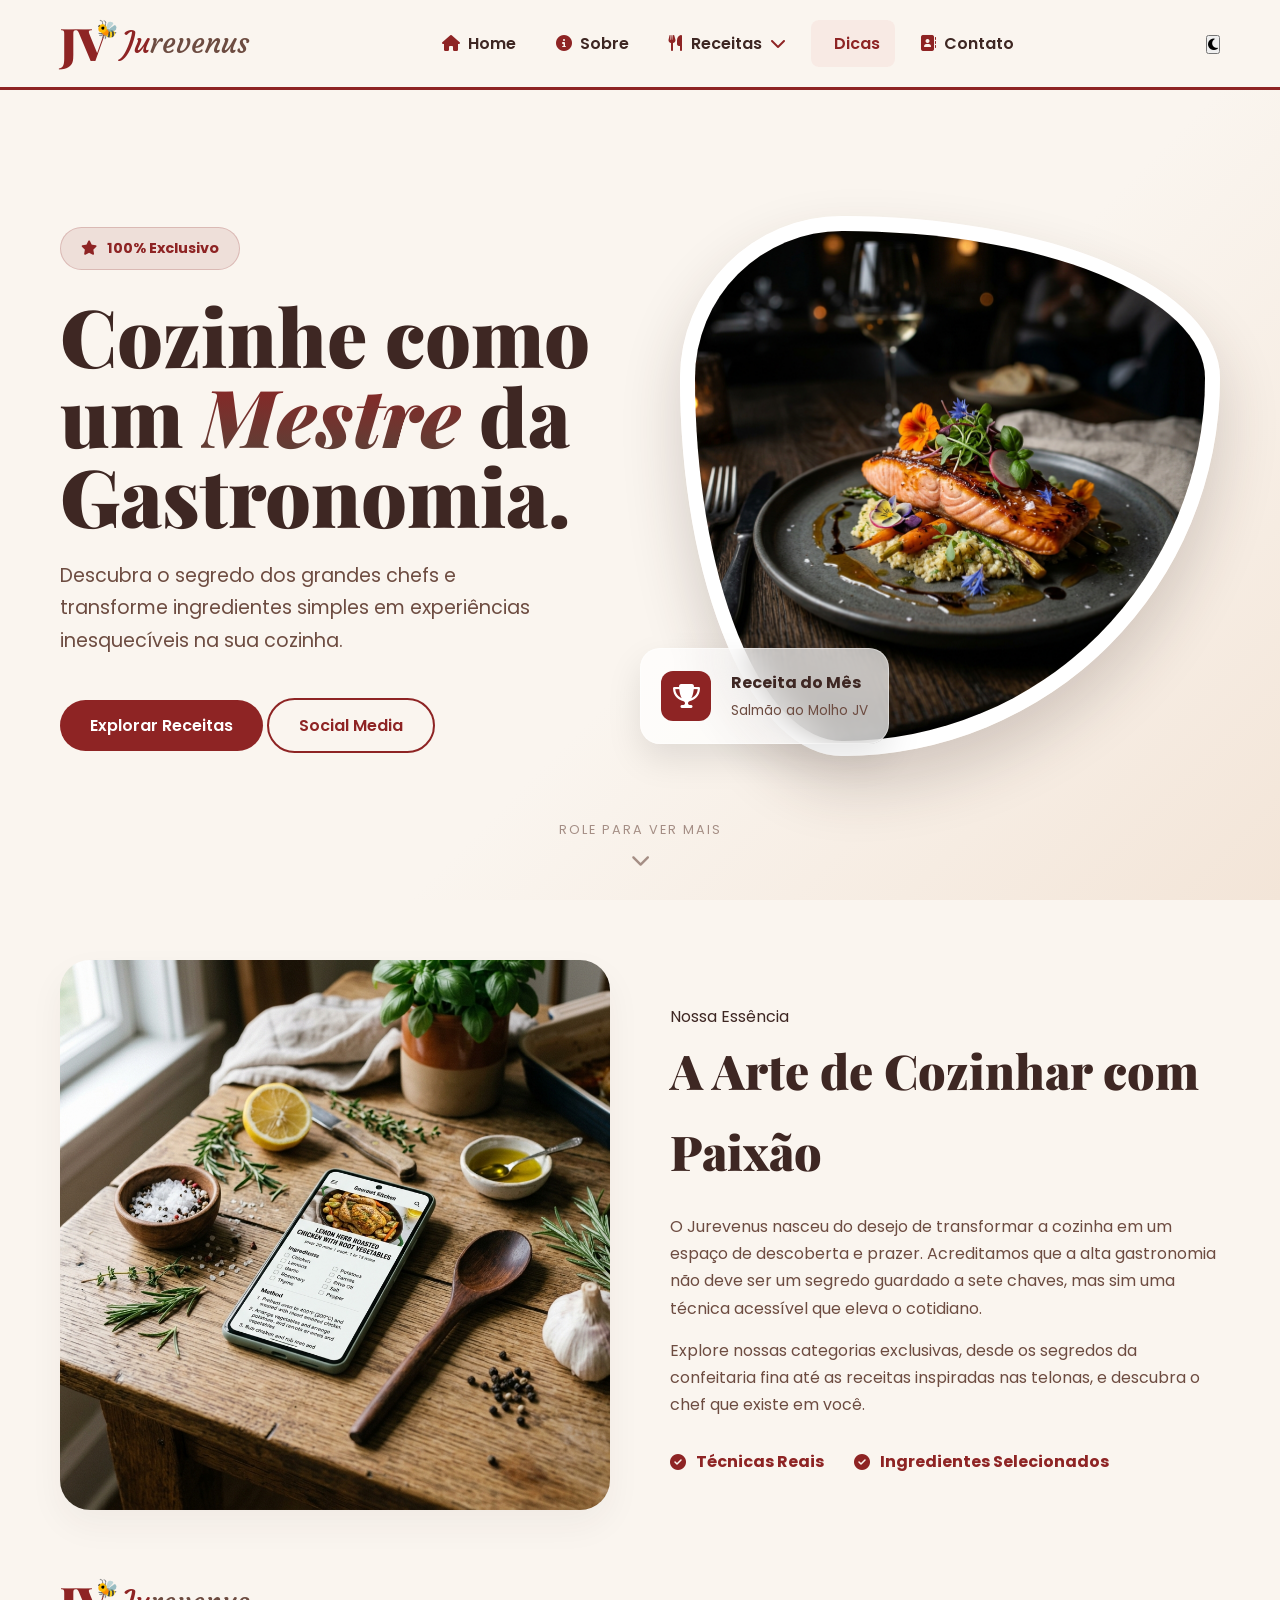
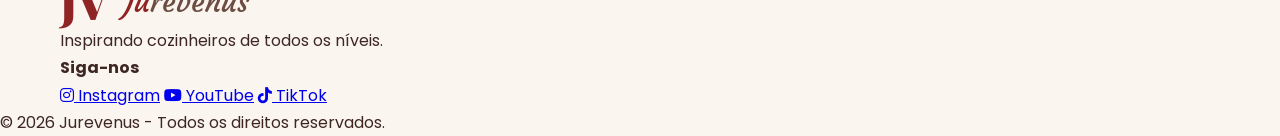
==== commit 7b909bff: "ok 3.0" ====
--- a/index.html
+++ b/index.html
@@ -28,6 +28,9 @@
                     <li class="nav-item">
                         <a href="#home" class="nav-link active"><i class="fas fa-home"></i> Home</a>
                     </li>
+                    <li class="nav-item">
+                        <a href="#sobre" class="nav-link"><i class="fas fa-info-circle"></i> Sobre</a>
+                    </li>
                     <li class="nav-item dropdown">
                         <a href="javascript:void(0)" class="nav-link dropdown-toggle" id="recipesDropdownBtn">
                             <i class="fas fa-utensils"></i> Receitas <i class="fas fa-chevron-down"></i>
@@ -87,6 +90,25 @@
             <div class="scroll-down">
                 <span>Role para ver mais</span>
                 <i class="fas fa-chevron-down"></i>
+            </div>
+        </section>
+
+        <!-- SEÇÃO SOBRE -->
+        <section id="sobre" class="section-about">
+            <div class="container grid-about">
+                <div class="about-img animate-reveal-left">
+                    <img src="assets/about.png" alt="Sobre o Jurevenus">
+                </div>
+                <div class="about-text animate-reveal-right">
+                    <span class="badge">Nossa Essência</span>
+                    <h2>A Arte de Cozinhar com <span>Paixão</span></h2>
+                    <p>O Jurevenus nasceu do desejo de transformar a cozinha em um espaço de descoberta e prazer. Acreditamos que a alta gastronomia não deve ser um segredo guardado a sete chaves, mas sim uma técnica acessível que eleva o cotidiano.</p>
+                    <p>Explore nossas categorias exclusivas, desde os segredos da confeitaria fina até as receitas inspiradas nas telonas, e descubra o chef que existe em você.</p>
+                    <div class="about-features">
+                        <div class="feat-item"><i class="fas fa-check-circle"></i><span>Técnicas Reais</span></div>
+                        <div class="feat-item"><i class="fas fa-check-circle"></i><span>Ingredientes Selecionados</span></div>
+                    </div>
+                </div>
             </div>
         </section>
 
--- a/style.css
+++ b/style.css
@@ -11,6 +11,11 @@
     --shadow: 0 15px 35px rgba(62, 39, 35, 0.05); 
     --transition: all 0.6s cubic-bezier(0.4, 0, 0.2, 1);
     --font-hand: 'Courgette', cursive;
+
+    /* Variáveis de Tema por Categoria */
+    --theme-salgados: #D35400; /* Terracota */
+    --theme-cine: #C0392B;    /* Vermelho Cinema */
+    --theme-pastry: #AD1457;  /* Rosa Framboesa */
 }
 
 .dark-theme {
@@ -24,6 +29,12 @@
     --card-bg: #2D2321;
     --nav-bg: rgba(33, 25, 23, 0.98);
     --shadow: 0 15px 35px rgba(0, 0, 0, 0.6);
+
+    /* Overrides do Modo Escuro para as Seções */
+    --pastry-bg: #2D1B22; 
+    --pastry-accent: #FFB7B7;
+    --cine-bg: #2D1111;
+    --salgados-bg: #2D201A;
 }
 
 /* --- RESET & BASE --- */
@@ -35,6 +46,7 @@
 
 html {
     scroll-behavior: smooth;
+    scroll-padding-top: 140px; /* Aumentado para garantir folga total */
 }
 
 body {
@@ -45,6 +57,10 @@
     line-height: 1.7;
     transition: var(--transition);
     overflow-x: hidden;
+}
+
+section {
+    scroll-margin-top: 100px; /* Evita que a navbar fixa cubra os títulos */
 }
 
 h1, h2, h3, .brand {
@@ -603,15 +619,15 @@
 
 /* --- RECIPE DASHBOARD HIERARCHY --- */
 .section-levels {
-    padding: 100px 0;
-    background-color: var(--bg-secondary);
+    padding: 60px 0;
+    background-color: var(--salgados-bg, var(--bg-secondary));
 }
 
 .skills-tabs {
     display: flex;
     justify-content: center;
-    gap: 20px;
-    margin-bottom: 50px;
+    gap: 15px;
+    margin-bottom: 30px;
 }
 
 .tab-btn {
@@ -647,8 +663,8 @@
 
 .recipe-dashboard {
     background: var(--white);
-    padding: 40px;
-    border-radius: 30px;
+    padding: 30px;
+    border-radius: 25px;
     box-shadow: var(--shadow);
 }
 
@@ -811,7 +827,7 @@
 }
 
 .section-confeitaria {
-    padding: 120px 0;
+    padding: 60px 0;
     background-color: var(--pastry-bg);
     position: relative;
     overflow: hidden;
@@ -869,8 +885,8 @@
 .confeitaria-grid {
     display: grid;
     grid-template-columns: 1.8fr 1fr;
-    gap: 50px;
-    margin-top: 60px;
+    gap: 30px;
+    margin-top: 30px;
     position: relative;
     z-index: 1;
 }
@@ -1153,6 +1169,21 @@
 .filter-pill-pastry:hover, .filter-pill-pastry.active {
     background: var(--pastry-accent-light);
     color: white;
+}
+
+#hub-confeitaria .recipe-info h3 {
+    text-shadow: 1px 1px 2px rgba(0,0,0,0.1);
+}
+
+#hub-confeitaria .recipe-img::after {
+    content: "";
+    position: absolute;
+    bottom: 0;
+    left: 0;
+    width: 100%;
+    height: 40%;
+    background: linear-gradient(transparent, rgba(0,0,0,0.3));
+    pointer-events: none;
 }
 
 .pastry-featured-card-mini {
@@ -1359,7 +1390,7 @@
 
 /* MASTER HUB STYLES */
 .master-hub-section {
-    padding: 60px 0; /* Reduced padding for cleaner look */
+    padding: 80px 0 40px 0; /* Aumentado o padding-top */
     background: var(--bg-secondary);
     transition: background 0.6s cubic-bezier(0.4, 0, 0.2, 1);
 }
@@ -1405,6 +1436,21 @@
 .filter-pill-cine.active {
     background: #5d4037;
     color: white;
+}
+
+#hub-filmes .recipe-info h3 {
+    text-shadow: 1px 1px 2px rgba(0,0,0,0.1); /* Sutil sombra para clareza */
+}
+
+#hub-filmes .recipe-img::after {
+    content: "";
+    position: absolute;
+    bottom: 0;
+    left: 0;
+    width: 100%;
+    height: 40%;
+    background: linear-gradient(transparent, rgba(0,0,0,0.4));
+    pointer-events: none;
 }
 
 .refine-cine {
@@ -1448,8 +1494,85 @@
     font-size: 0.9rem;
 }
 
-/* Hub Background Colors */
-.hub-bg-receitas { background-color: var(--bg-secondary); }
-.hub-bg-filmes { background-color: #faf3f3; } /* Light Vinho hint */
-.hub-bg-confeitaria { background-color: #fff9f9; }
-
+/* Hub Background Colors e Temas Diferenciados */
+.hub-bg-receitas { background-color: var(--salgados-bg, #fdf2e9); }
+.hub-bg-filmes { background-color: var(--cine-bg, #faf3f3); } 
+.hub-bg-confeitaria { background-color: var(--pastry-bg, #fff9f9); }
+
+/* Aplicação dos Temas nas Cores principais */
+#hub-receitas .tab-btn.active, #hub-receitas .filter-pill.active { background: var(--theme-salgados); border-color: var(--theme-salgados); }
+#hub-receitas .btn-refine { border-color: var(--theme-salgados); color: var(--theme-salgados); }
+#hub-receitas .btn-refine.active { background: var(--theme-salgados); color: white; }
+
+#hub-filmes .tab-btn-cine.active, #hub-filmes .filter-pill-cine.active { background: var(--theme-cine); border-color: var(--theme-cine); }
+#hub-filmes .btn-refine { border-color: var(--theme-cine); color: var(--theme-cine); }
+#hub-filmes .btn-refine.active { background: var(--theme-cine); color: white; }
+
+#hub-confeitaria .tab-btn-pastry.active, #hub-confeitaria .filter-pill-pastry.active { background: var(--theme-pastry); border-color: var(--theme-pastry); }
+#hub-confeitaria .btn-refine { border-color: var(--theme-pastry); color: var(--theme-pastry); }
+#hub-confeitaria .btn-refine.active { background: var(--theme-pastry); color: white; }
+
+/* --- SEÇÃO SOBRE ESTILOS --- */
+.section-about {
+    padding: 60px 0;
+    background: var(--bg-primary);
+}
+
+.grid-about {
+    display: grid;
+    grid-template-columns: 1fr 1fr;
+    gap: 60px;
+    align-items: center;
+}
+
+.about-img img {
+    width: 100%;
+    border-radius: 30px;
+    box-shadow: var(--shadow);
+}
+
+.about-text h2 {
+    font-size: 3rem;
+    margin-bottom: 20px;
+}
+
+.about-text p {
+    margin-bottom: 15px;
+    color: var(--text-secondary);
+}
+
+.about-features {
+    display: flex;
+    gap: 30px;
+    margin-top: 30px;
+}
+
+.feat-item {
+    display: flex;
+    align-items: center;
+    gap: 10px;
+    font-weight: 700;
+    color: var(--accent);
+}
+
+/* Responsividade Mobile Extra */
+@media (max-width: 768px) {
+    .grid-about {
+        grid-template-columns: 1fr;
+        gap: 30px;
+        text-align: center;
+    }
+    .about-features {
+        justify-content: center;
+    }
+    .about-text h2 {
+        font-size: 2.2rem;
+    }
+    .navbar {
+        height: 70px;
+    }
+    .hero h1 {
+        font-size: 3rem;
+    }
+}
+
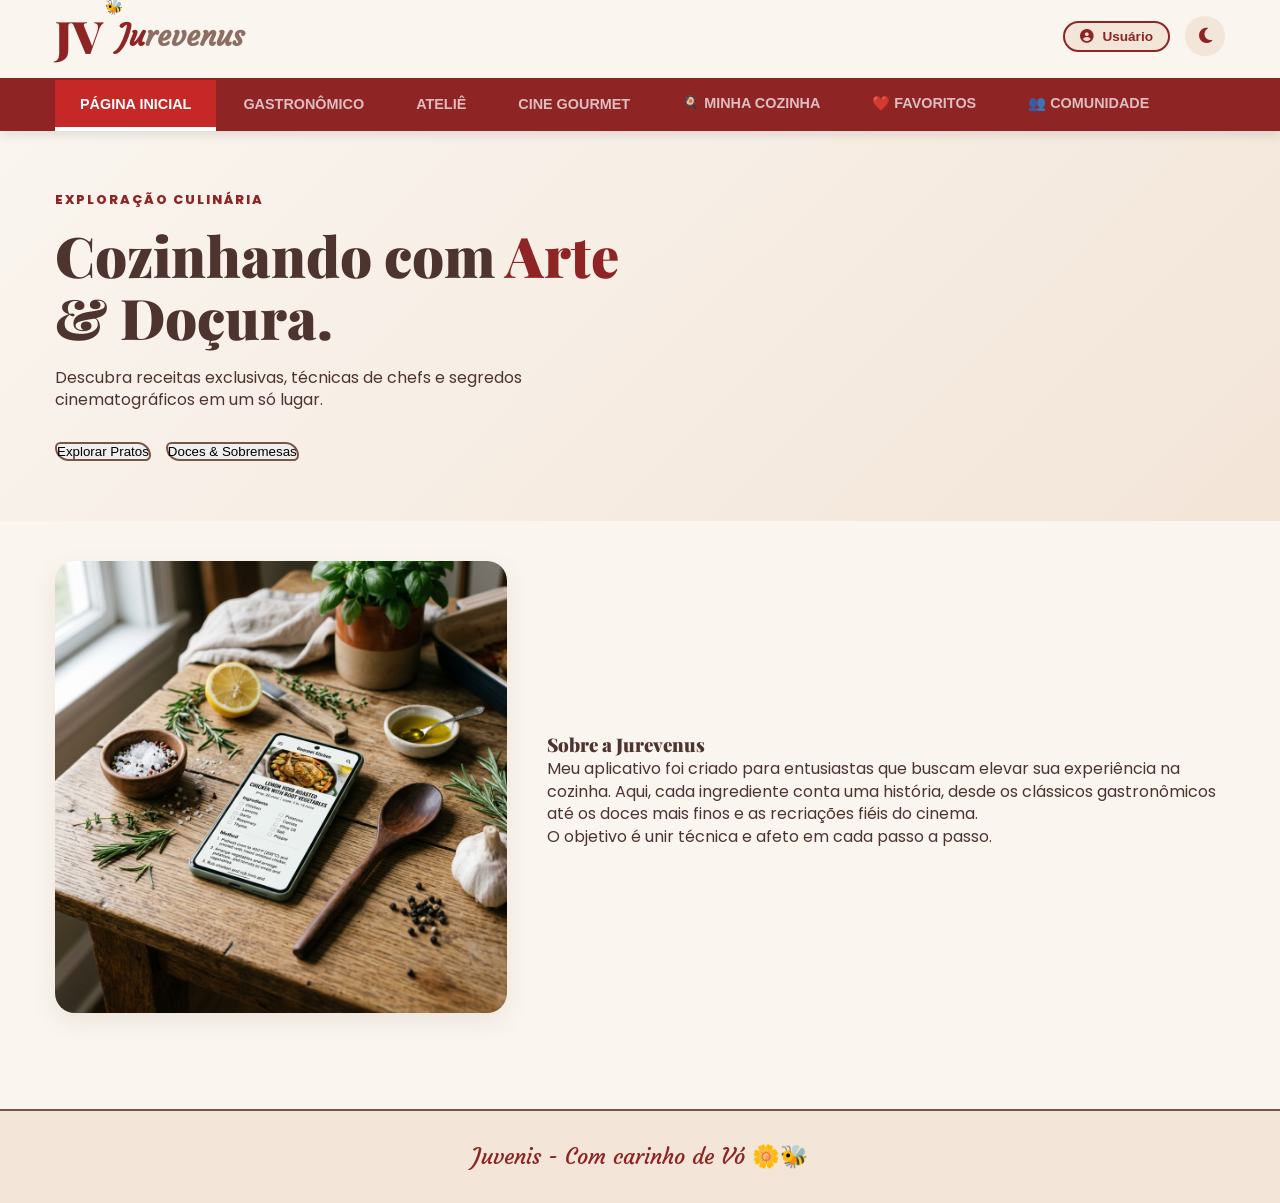
==== commit 90dac757: "ok ok" ====
--- a/index.html
+++ b/index.html
@@ -3,365 +3,348 @@
 <head>
     <meta charset="UTF-8">
     <meta name="viewport" content="width=device-width, initial-scale=1.0">
-    <title>Jurevenus | Receitas de Alto Nível</title>
+    <title>Jurevenus | Gastronomia & Ateliê</title>
     <!-- Font Awesome -->
     <link rel="stylesheet" href="https://cdnjs.cloudflare.com/ajax/libs/font-awesome/6.4.0/css/all.min.css">
     <!-- Google Fonts -->
-    <link href="https://fonts.googleapis.com/css2?family=Playfair+Display:ital,wght@0,700;0,900;1,700&family=Courgette&family=Poppins:wght@300;400;600&display=swap" rel="stylesheet">
+    <link href="https://fonts.googleapis.com/css2?family=Playfair+Display:ital,wght@0,700;0,900;1,700&family=Courgette&family=Poppins:wght@300;400;600;700&display=swap" rel="stylesheet">
     <link rel="stylesheet" href="style.css">
 </head>
 <body class="light-theme">
     <header class="navbar">
         <div class="container nav-wrapper">
-            <div class="logo">
-                <div class="jv-container">
-                    <span class="jv-text">JV</span>
-                    <span class="bee">🐝</span>
-                </div>
-                <span class="brand-text">
+            <div class="logo" id="homeLogo">
+                <div class="jv-logo-container">
+                    <span class="bee-mini">🐝</span>
+                    <span class="jv-main">JV</span>
+                </div>
+                <div class="brand-name">
                     <span class="ju">Ju</span><span class="revenus">revenus</span>
-                </span>
-            </div>
-
-            <nav class="nav-menu" id="navMenu">
-                <ul class="nav-list">
-                    <li class="nav-item">
-                        <a href="#home" class="nav-link active"><i class="fas fa-home"></i> Home</a>
-                    </li>
-                    <li class="nav-item">
-                        <a href="#sobre" class="nav-link"><i class="fas fa-info-circle"></i> Sobre</a>
-                    </li>
-                    <li class="nav-item dropdown">
-                        <a href="javascript:void(0)" class="nav-link dropdown-toggle" id="recipesDropdownBtn">
-                            <i class="fas fa-utensils"></i> Receitas <i class="fas fa-chevron-down"></i>
-                        </a>
-                        <ul class="dropdown-menu" id="recipesDropdownMenu">
-                            <li><a href="#receitas-hub" data-target="receitas" class="dropdown-item"><i class="fas fa-hotdog"></i> Salgados</a></li>
-                            <li><a href="#receitas-hub" data-target="filmes" class="dropdown-item"><i class="fas fa-film"></i> Cine Gourmet</a></li>
-                            <li><a href="#receitas-hub" data-target="confeitaria" class="dropdown-item"><i class="fas fa-cookie-bite"></i> Ateliê</a></li>
-                        </ul>
-                    </li>
-                    <li class="nav-item">
-                        <a href="#dicas" class="nav-link"><i class="fas fa-lightbulb-on"></i> Dicas</a>
-                    </li>
-                    <li class="nav-item">
-                        <a href="#contato" class="nav-link"><i class="fas fa-address-book"></i> Contato</a>
-                    </li>
-                </ul>
-            </nav>
-
-            <div class="nav-actions">
-                <button id="themeToggle" class="btn-icon" aria-label="Mudar tema">
+                </div>
+            </div>
+
+            <div class="nav-right">
+                <button id="btnProfile" class="user-profile-top" title="Meu Perfil">
+                    <i class="fas fa-user-circle"></i> <span id="userNameTop">Usuário</span>
+                </button>
+                <button id="themeToggle" class="btn-theme" title="Alternar Tema">
                     <i class="fas fa-moon"></i>
                 </button>
-                <div class="hamburger" id="hamburger">
-                    <span></span><span></span><span></span>
-                </div>
             </div>
         </div>
     </header>
 
+    <!-- MENU DE ABAS PRINCIPAL (HORIZONTAL) -->
+    <nav class="master-tabs-nav">
+        <div class="container">
+            <div class="tabs-scroll-wrapper">
+                <button class="master-tab-btn active" data-target="home-section">Página Inicial</button>
+                <button class="master-tab-btn" data-target="gastronomico-section">Gastronômico</button>
+                <button class="master-tab-btn" data-target="atelie-section">Ateliê</button>
+                <button class="master-tab-btn" data-target="cine-section">Cine Gourmet</button>
+                <button class="master-tab-btn" data-target="kitchen-section">🍳 Minha Cozinha</button>
+                <button class="master-tab-btn" data-target="favorites-section">❤️ Favoritos</button>
+                <button class="master-tab-btn" data-target="community-section">👥 Comunidade</button>
+            </div>
+        </div>
+    </nav>
+
     <main>
-        <!-- HERO SECTION -->
-        <section id="home" class="hero">
-            <div class="container grid-hero">
-                <div class="hero-text animate-reveal-left">
-                    <span class="badge-premium"><i class="fas fa-star"></i> 100% Exclusivo</span>
-                    <h1>Cozinhe como um <span id="dynamic-text" class="rotating-text">Mestre</span> da Gastronomia.</h1>
-                    <p>Descubra o segredo dos grandes chefs e transforme ingredientes simples em experiências inesquecíveis na sua cozinha.</p>
-                    <div class="hero-btns">
-                        <a href="javascript:void(0)" class="btn btn-primary" id="heroExploreBtn">Explorar Receitas</a>
-                        <a href="#contato" class="btn btn-secondary">Social Media</a>
-                    </div>
-                </div>
-                <div class="hero-img animate-reveal-right">
-                    <div class="img-wrapper">
-                        <img src="assets/hero-food_new.png" alt="Prato de Alta Gastronomia">
-                        <div class="glass-card">
-                            <div class="glass-icon"><i class="fas fa-trophy"></i></div>
-                            <div class="glass-info">
-                                <strong>Receita do Mês</strong>
-                                <span>Salmão ao Molho JV</span>
-                            </div>
-                        </div>
-                    </div>
-                </div>
-            </div>
-            <div class="scroll-down">
-                <span>Role para ver mais</span>
-                <i class="fas fa-chevron-down"></i>
-            </div>
-        </section>
-
-        <!-- SEÇÃO SOBRE -->
-        <section id="sobre" class="section-about">
-            <div class="container grid-about">
-                <div class="about-img animate-reveal-left">
-                    <img src="assets/about.png" alt="Sobre o Jurevenus">
-                </div>
-                <div class="about-text animate-reveal-right">
-                    <span class="badge">Nossa Essência</span>
-                    <h2>A Arte de Cozinhar com <span>Paixão</span></h2>
-                    <p>O Jurevenus nasceu do desejo de transformar a cozinha em um espaço de descoberta e prazer. Acreditamos que a alta gastronomia não deve ser um segredo guardado a sete chaves, mas sim uma técnica acessível que eleva o cotidiano.</p>
-                    <p>Explore nossas categorias exclusivas, desde os segredos da confeitaria fina até as receitas inspiradas nas telonas, e descubra o chef que existe em você.</p>
-                    <div class="about-features">
-                        <div class="feat-item"><i class="fas fa-check-circle"></i><span>Técnicas Reais</span></div>
-                        <div class="feat-item"><i class="fas fa-check-circle"></i><span>Ingredientes Selecionados</span></div>
-                    </div>
-                </div>
-            </div>
-        </section>
-
-        <!-- MASTER HUB DE RECEITAS -->
-        <section id="receitas-hub" class="master-hub-section" style="display: none;">
-            <div class="container">
-                <div class="section-header">
-                    <span class="badge">Master Selection</span>
-                    <h2>O Universo <span>JV Gastronomia</span></h2>
-                    <p>Mude o clima da sua cozinha selecionando uma das categorias abaixo.</p>
-                </div>
-
-                <div class="master-content-area">
-                    <!-- ABA 1: SALGADOS -->
-                    <div id="hub-receitas" class="hub-pane">
-                        <section id="receitas" class="section-levels">
-                            <div class="skills-tabs">
-                                <button class="tab-btn active" data-level="iniciante">
-                                    <i class="fas fa-seedling"></i> Iniciante
-                                </button>
-                                <button class="tab-btn" data-level="intermediario">
-                                    <i class="fas fa-blender"></i> Interm.
-                                </button>
-                                <button class="tab-btn" data-level="avancado">
-                                    <i class="fas fa-fire"></i> Avançado
-                                </button>
-                            </div>
-
-                            <div class="recipe-dashboard">
-                                <div class="dashboard-controls">
-                                    <div class="type-selector">
-                                        <div class="filter-group">
-                                            <button class="filter-pill active" data-type="all">Todos</button>
-                                            <button class="filter-pill" data-type="massas">🍝 Massas</button>
-                                            <button class="filter-pill" data-type="carnes">🥩 Carnes</button>
-                                            <button class="filter-pill" data-type="peixes">🐟 Peixes</button>
-                                            <button class="filter-pill" data-type="vegetariano">🥗 Veggie</button>
-                                        </div>
-                                    </div>
-                                    <div class="refine-controls">
-                                        <button class="btn-refine" id="refine-receitas">
-                                            <i class="fas fa-sliders"></i> Refinar
-                                        </button>
-                                        <div class="refine-panel" id="panel-receitas">
-                                            <button class="filter-icon" data-filter="rapido" title="Rápido"><i class="fas fa-clock"></i> Rápido</button>
-                                            <button class="filter-icon" data-filter="economico" title="Econômico"><i class="fas fa-tag"></i> Econômico</button>
-                                            <button class="filter-icon" data-filter="saudavel" title="Saudável"><i class="fas fa-heart-pulse"></i> Saudável</button>
-                                        </div>
-                                    </div>
-                                </div>
-                                <div class="recipe-grid" id="recipe-list-receitas"></div>
-                            </div>
-                        </section>
-                    </div>
-
-                    <!-- ABA 2: CINE GOURMET -->
-                    <div id="hub-filmes" class="hub-pane">
-                        <section id="filmes" class="section-cine">
-                            <div class="skills-tabs cine-tabs">
-                                <button class="tab-btn-cine active" data-level="iniciante">
-                                    <i class="fas fa-ticket"></i> Iniciante
-                                </button>
-                                <button class="tab-btn-cine" data-level="intermediario">
-                                    <i class="fas fa-clapperboard"></i> Interm.
-                                </button>
-                                <button class="tab-btn-cine" data-level="avancado">
-                                    <i class="fas fa-video"></i> Avançado
-                                </button>
-                            </div>
-
-                            <div class="recipe-dashboard cine-dashboard">
-                                <div class="dashboard-controls">
-                                    <div class="type-selector">
-                                        <div class="filter-group">
-                                            <button class="filter-pill-cine active" data-type="all">Todos</button>
-                                            <button class="filter-pill-cine" data-type="animacoes">🐭 Animações</button>
-                                            <button class="filter-pill-cine" data-type="fantasia">🧙 Fantasia</button>
-                                            <button class="filter-pill-cine" data-type="series">📺 Séries</button>
-                                            <button class="filter-pill-cine" data-type="classicos">🎥 Clássicos</button>
-                                        </div>
-                                    </div>
-                                    <div class="refine-controls">
-                                        <button class="btn-refine refine-cine" id="refine-cine">
-                                            <i class="fas fa-sliders"></i> Refinar
-                                        </button>
-                                        <div class="refine-panel" id="panel-cine">
-                                            <button class="filter-icon" data-filter="replica" title="Réplica"><i class="fas fa-copy"></i> Réplica</button>
-                                            <button class="filter-icon" data-filter="inspirada" title="Inspirada"><i class="fas fa-sparkles"></i> Inspirada</button>
-                                            <button class="filter-icon" data-filter="rapido" title="Rápido"><i class="fas fa-clock"></i> Rápido</button>
-                                        </div>
-                                    </div>
-                                </div>
-                                <div class="recipe-grid" id="recipe-list-filmes"></div>
-                            </div>
-                        </section>
-                    </div>
-
-                    <!-- ABA 3: ATELIÊ -->
-                    <div id="hub-confeitaria" class="hub-pane">
-                        <section id="confeitaria" class="section-confeitaria">
-                            <div class="confeitaria-grid">
-                                <div class="confeitaria-dashboard-area">
-                                    <div class="skills-tabs pastry-tabs">
-                                        <button class="tab-btn-pastry active" data-level="iniciante">
-                                            <i class="fas fa-ice-cream"></i> Iniciante
-                                        </button>
-                                        <button class="tab-btn-pastry" data-level="intermediario">
-                                            <i class="fas fa-cake-candles"></i> Interm.
-                                        </button>
-                                        <button class="tab-btn-pastry" data-level="avancado">
-                                            <i class="fas fa-wand-magic-sparkles"></i> Avançado
-                                        </button>
-                                    </div>
-
-                                    <div class="recipe-dashboard-pastry">
-                                        <div class="dashboard-controls">
-                                            <div class="type-selector">
-                                                <div class="filter-group">
-                                                    <button class="filter-pill-pastry active" data-type="all">Todos</button>
-                                                    <button class="filter-pill-pastry" data-type="bolos">🎂 Bolos</button>
-                                                    <button class="filter-pill-pastry" data-type="sobremesas">🍮 Sobremesas</button>
-                                                    <button class="filter-pill-pastry" data-type="macarons">🍡 Macarons</button>
-                                                    <button class="filter-pill-pastry" data-type="chocolataria">🍫 Chocolates</button>
-                                                </div>
-                                            </div>
-                                            <div class="refine-controls">
-                                                <button class="btn-refine refine-pastry" id="refine-ateliere">
-                                                    <i class="fas fa-sliders"></i> Refinar
-                                                </button>
-                                                <div class="refine-panel" id="panel-ateliere">
-                                                    <button class="filter-icon" data-filter="rapido" title="Rápido"><i class="fas fa-clock"></i> Rápido</button>
-                                                    <button class="filter-icon" data-filter="economico" title="Econômico"><i class="fas fa-tag"></i> Econômico</button>
-                                                    <button class="filter-icon" data-filter="sem-gluten" title="Sem Glúten"><i class="fas fa-wheat-awn-circle-exclamation"></i> Sem Glúten</button>
-                                                </div>
-                                            </div>
-                                        </div>
-                                        <div class="recipe-grid" id="recipe-list-ateliere"></div>
-                                    </div>
-                                </div>
-
-                                <div class="confeitaria-sidebar">
-                                    <div class="pastry-featured-card-mini">
-                                        <img src="assets/pastry-featured.png" alt="Destaque">
-                                        <div class="mini-overlay"><h3>Aula Mestre</h3></div>
-                                    </div>
-                                    <div class="temp-table-card tool-mini">
-                                        <div class="card-title"><i class="fas fa-thermometer-half"></i><h3>Temperagem</h3></div>
-                                        <div class="temp-selector-mini">
-                                            <button class="temp-btn active" data-type="dark">Escuro</button>
-                                            <button class="temp-btn" data-type="milk">Leite</button>
-                                            <button class="temp-btn" data-type="white">Branco</button>
-                                        </div>
-                                        <div class="temp-display-mini">
-                                            <div class="temp-item-mini"><small>Derreter</small><span id="temp-melt">45-50°C</span></div>
-                                            <div class="temp-item-mini"><small>Resfriar</small><span id="temp-cool">27-28°C</span></div>
-                                            <div class="temp-item-mini"><small>Trabalhar</small><span id="temp-work">31-32°C</span></div>
-                                        </div>
-                                    </div>
-                                </div>
-                            </div>
-                        </section>
-                    </div>
-                </div>
-            </div>
-        </section>
-
-        <!-- DICAS & CONVERSOR -->
-        <section id="dicas" class="section-tools" style="display: none;">
-            <div class="container">
-                <div class="section-header">
-                    <span class="badge">Praticidade</span>
-                    <h2>Ferramentas do <span>Chef</span></h2>
-                    <p>Facilite sua rotina com nossos guias e conversores rápidos.</p>
-                </div>
-                <div class="tools-grid">
-                    <div class="converter-card tool-glass">
-                        <div class="card-title">
-                            <i class="fas fa-scale-balanced"></i>
-                            <h3>Conversor Chef</h3>
-                        </div>
-                        <p>Converta gramas em xícaras instantaneamente.</p>
-                        <div class="converter-box-mini">
-                            <div class="input-mini">
-                                <select id="conv-ingredient">
-                                    <option value="farinha">Farinha</option>
-                                    <option value="acucar">Açúcar</option>
-                                    <option value="manteiga">Manteiga</option>
-                                    <option value="leite">Líquidos</option>
-                                </select>
-                                <input type="number" id="conv-grams" placeholder="Gramas">
-                            </div>
-                            <div class="converter-result-mini">
-                                <div class="res-mini"><span id="res-cups">0</span><small>Xícaras</small></div>
-                                <div class="res-mini"><span id="res-spoons">0</span><small>Colheres</small></div>
-                            </div>
-                        </div>
-                    </div>
-                    <div class="tips-card tool-glass">
-                        <div class="card-title"><i class="fas fa-lightbulb"></i><h3>Dica JV</h3></div>
-                        <p id="daily-tip">Sempre sele a carne em fogo alto para manter a suculência interna.</p>
-                    </div>
-                </div>
-            </div>
-        </section>
+        <!-- SEÇÃO HOME (Oculta ao selecionar outras categorias) -->
+        <div id="home-section" class="tab-content active">
+            <!-- CABEÇALHO -->
+            <section class="hero">
+                <div class="container">
+                    <div class="hero-content">
+                        <span class="hero-tag">Exploração Culinária</span>
+                        <h1>Cozinhando com <span>Arte</span> & Doçura.</h1>
+                        <p>Descubra receitas exclusivas, técnicas de chefs e segredos cinematográficos em um só lugar.</p>
+                        <div class="hero-actions">
+                            <button class="btn btn-primary" onclick="showCategory('gastronomico-section')">Explorar Pratos</button>
+                            <button class="btn btn-outline" onclick="showCategory('atelie-section')">Doces & Sobremesas</button>
+                        </div>
+                    </div>
+                </div>
+            </section>
+
+            <!-- DESCRIÇÃO COMPACTA -->
+            <section class="description-section">
+                <div class="container">
+                    <div class="desc-grid">
+                        <div class="desc-img">
+                            <img src="assets/about.png" alt="Ju Olegario">
+                        </div>
+                        <div class="desc-text">
+                            <h3>Sobre a <span>Jurevenus</span></h3>
+                            <p>Meu aplicativo foi criado para entusiastas que buscam elevar sua experiência na cozinha. Aqui, cada ingrediente conta uma história, desde os clássicos gastronômicos até os doces mais finos e as recriações fiéis do cinema.</p>
+                            <p>O objetivo é unir técnica e afeto em cada passo a passo.</p>
+                        </div>
+                    </div>
+                </div>
+            </section>
+        </div>
+
+        <!-- SEÇÕES DE CATEGORIAS (Escondidas inicialmente) -->
+        <div id="gastronomico-section" class="tab-content category-page">
+            <header class="category-header container">
+                <h2>Cozinha <span>Gastronômica</span></h2>
+                <div class="level-tabs" data-category="gastronomico">
+                    <button class="level-tab active" data-level="iniciante">Iniciante</button>
+                    <button class="level-tab" data-level="intermediario">Intermediário</button>
+                    <button class="level-tab" data-level="avancado">Avançado</button>
+                </div>
+            </header>
+            <div class="filters-bar container">
+                <div class="type-filters" id="types-gastronomico">
+                    <!-- Dinâmico -->
+                </div>
+                <div class="refine-area">
+                    <button class="btn-refine"><i class="fas fa-sliders"></i> Refinar</button>
+                    <div class="refine-panel">
+                        <!-- Painel de filtros profundos -->
+                    </div>
+                </div>
+            </div>
+            <div class="recipe-display container">
+                <div class="recipe-grid dense-grid" id="grid-gastronomico"></div>
+            </div>
+        </div>
+
+        <div id="atelie-section" class="tab-content category-page">
+            <header class="category-header container">
+                <h2>O <span>Ateliê</span> de Doces</h2>
+                <div class="level-tabs" data-category="atelie">
+                    <button class="level-tab active" data-level="iniciante">Iniciante</button>
+                    <button class="level-tab" data-level="intermediario">Intermediário</button>
+                    <button class="level-tab" data-level="avancado">Avançado</button>
+                </div>
+            </header>
+            <div class="filters-bar container">
+                <div class="type-filters" id="types-atelie"></div>
+                <div class="refine-area">
+                    <button class="btn-refine"><i class="fas fa-sliders"></i> Refinar</button>
+                </div>
+            </div>
+            <div class="recipe-display container">
+                <div class="recipe-grid dense-grid" id="grid-atelie"></div>
+            </div>
+        </div>
+
+        <div id="cine-section" class="tab-content category-page">
+            <header class="category-header container">
+                <h2>Universo <span>Cine Gourmet</span></h2>
+                <div class="level-tabs" data-category="cine">
+                    <button class="level-tab active" data-level="iniciante">Iniciante</button>
+                    <button class="level-tab" data-level="intermediario">Intermediário</button>
+                    <button class="level-tab" data-level="avancado">Avançado</button>
+                </div>
+            </header>
+            <div class="filters-bar container">
+                <div class="type-filters" id="types-cine"></div>
+                <div class="refine-area">
+                    <button class="btn-refine"><i class="fas fa-sliders"></i> Refinar</button>
+                </div>
+            </div>
+            <div class="recipe-display container">
+                <div class="recipe-grid dense-grid" id="grid-cine"></div>
+            </div>
+        </div>
+
+        <!-- SEÇÃO MINHA COZINHA -->
+        <div id="kitchen-section" class="tab-content category-page">
+            <header class="category-header container">
+                <h2>Minha <span>Cozinha</span> 🍳</h2>
+                <p>O seu espaço criativo de experimentação.</p>
+            </header>
+            
+            <div class="container kitchen-grid">
+                <!-- Card Perfil & Tema -->
+                <div class="kitchen-card">
+                    <h3>👤 Meu Perfil</h3>
+                    <p id="kitchenUserName">Carregando...</p>
+                    <div class="theme-switch-row" style="margin-top: 15px; display: flex; align-items: center; gap: 10px;">
+                        <span>Modo Escuro</span>
+                        <button class="btn-theme" id="btnKitchenTheme" style="position: static;"><i class="fas fa-moon"></i></button>
+                    </div>
+                    <button class="btn btn-outline" onclick="logout()" style="margin-top: 15px; width: 100%;">Sair da Conta</button>
+                </div>
+
+                <!-- Card Sugestão -->
+                <div class="kitchen-card">
+                    <h3>🔍 Sugestão por Ingredientes</h3>
+                    <p>Diga o que tem e nós sugerimos a receita.</p>
+                    <div class="suggester-input-group">
+                        <input type="text" id="kitchenIngInput" placeholder="Ex: tomate, queijo...">
+                        <button class="btn btn-primary" id="btnKitchenSuggest">Buscar</button>
+                    </div>
+                </div>
+
+                <!-- Card Improviso -->
+                <div class="kitchen-card">
+                    <h3>✨ Modo Improviso</h3>
+                    <p>Combinações criativas e desafiadoras.</p>
+                    <button class="btn btn-outline" id="btnKitchenImprovise" style="width: 100%; border-radius: 50px;">Ativar Modo Improviso</button>
+                </div>
+            </div>
+
+            <div id="kitchenResults" class="container recipe-grid dense-grid" style="margin-top: 40px;"></div>
+        </div>
+
+        <!-- SEÇÃO FAVORITOS -->
+        <div id="favorites-section" class="tab-content category-page">
+            <header class="category-header container">
+                <h2>Minhas Receitas <span>Favoritas</span> ❤️</h2>
+            </header>
+            <div class="recipe-display container">
+                <div class="recipe-grid dense-grid" id="grid-favorites"></div>
+            </div>
+        </div>
+
+        <!-- SEÇÃO COMUNIDADE -->
+        <div id="community-section" class="tab-content category-page">
+            <header class="category-header container">
+                <h2>Comunidade <span>Jurevenus</span> 👥</h2>
+            </header>
+            <div class="container community-feed" id="communityFeed">
+                <!-- Posts da comunidade injetados aqui -->
+            </div>
+        </div>
     </main>
 
-    <!-- MODAL DE RECEITA -->
+    <!-- MODAL DE DETALHES DA RECEITA -->
     <div id="recipe-modal" class="modal">
-        <div class="modal-content">
-            <span class="close-modal">&times;</span>
-            <div class="modal-header-img" id="modal-img"></div>
-            <div class="modal-body">
-                <div class="modal-info-bar">
-                    <span id="modal-level"></span>
-                    <span id="modal-type"></span>
-                    <span id="modal-yield"></span>
-                    <span id="modal-movie" class="badge-movie"></span>
-                </div>
-                <h2 id="modal-title"></h2>
-                <div class="modal-sections">
-                    <div class="modal-ingredients">
-                        <h3><i class="fas fa-list-check"></i> Ingredientes</h3>
-                        <ul id="modal-ingredients-list" class="modal-ingredients-list"></ul>
-                    </div>
-                    <div class="modal-method">
-                        <h3><i class="fas fa-fire-burner"></i> Modo de Preparo</h3>
-                        <ol id="modal-method-list" class="modal-method-list"></ol>
+        <div class="modal-content-full">
+            <button class="btn-close-modal">&times;</button>
+            <div class="modal-body-grid">
+                <div class="modal-image-area">
+                    <img id="modal-img" src="" alt="">
+                    <div id="modal-movie-tag" class="movie-tag" style="display: none;">🍿 Filme</div>
+                </div>
+                <div class="modal-info-area">
+                    <div class="modal-meta-top">
+                        <span id="modal-category" class="cat-badge">Tipo</span>
+                        <span id="modal-level" class="level-badge">Nível</span>
+                    </div>
+                    <h2 id="modal-title">Título da Receita</h2>
+                    <div class="modal-specs">
+                        <span><i class="far fa-clock"></i> <b id="modal-time">30 min</b></span>
+                        <span><i class="fas fa-coins"></i> <b id="modal-cost">Baixo</b></span>
+                        <div class="portion-control">
+                            <button id="btnLessPortion">-</button>
+                            <span><i class="fas fa-users"></i> <b id="modal-servings">2</b> porções</span>
+                            <button id="btnMorePortion">+</button>
+                        </div>
+                    </div>
+                    
+                    <div class="modal-tabs-inner">
+                        <button class="inner-tab-btn active" data-tab="ingredients">Ingredientes</button>
+                        <button class="inner-tab-btn" data-tab="method">Preparo</button>
+                        <button class="inner-tab-btn" data-tab="details">Mais Detalhes</button>
+                        <button class="inner-tab-btn" data-tab="community">Comentários</button>
+                    </div>
+
+                    <div id="tab-ingredients" class="inner-tab-content active">
+                        <ul id="modal-ingredients-list" class="styled-list"></ul>
+                    </div>
+
+                    <div id="tab-method" class="inner-tab-content">
+                        <ol id="modal-method-list" class="numbered-list"></ol>
+                    </div>
+
+                    <div id="tab-details" class="inner-tab-content">
+                        <p id="modal-extra-info"></p>
+                    </div>
+
+                    <div id="tab-community" class="inner-tab-content">
+                        <div class="comment-input-box">
+                            <textarea id="commentText" placeholder="Compartilhe seu resultado ou dica..."></textarea>
+                            <button class="btn btn-primary" id="btnPostComment">Postar</button>
+                        </div>
+                        <div id="modal-comments-list" class="comments-list"></div>
+                    </div>
+
+                    <div class="modal-footer-actions" style="margin-top: 30px;">
+                        <button class="btn btn-primary" id="btnStartAssistant">
+                            <i class="fas fa-play-circle"></i> Iniciar Assistente
+                        </button>
                     </div>
                 </div>
             </div>
         </div>
     </div>
 
-    <footer id="contato">
-        <div class="container footer-content">
-            <div class="footer-info">
-                <div class="logo">
-                    <div class="jv-container"><span class="jv-text">JV</span><span class="bee">🐝</span></div>
-                    <span class="brand-text"><span class="ju">Ju</span><span class="revenus">revenus</span></span>
-                </div>
-                <p>Inspirando cozinheiros de todos os níveis.</p>
-            </div>
-            <div class="footer-links">
-                <h4>Siga-nos</h4>
-                <div class="social-links">
-                    <a href="#"><i class="fab fa-instagram"></i> Instagram</a>
-                    <a href="#"><i class="fab fa-youtube"></i> YouTube</a>
-                    <a href="#"><i class="fab fa-tiktok"></i> TikTok</a>
-                </div>
-            </div>
-        </div>
-        <div class="copyright">&copy; 2026 Jurevenus - Todos os direitos reservados.</div>
+    <!-- OVERLAY DO ASSISTENTE INTERATIVO -->
+    <div id="assistantOverlay" class="assistant-overlay">
+        <div class="assistant-card">
+            <button class="close-overlay" id="closeAssistant">&times;</button>
+            <div id="assistantStepContent">
+                <div class="step-number">Passo 1</div>
+                <div class="step-text">Descrição do passo aparecerá aqui.</div>
+            </div>
+            <div id="timerBox" class="timer-box">00:00</div>
+            <div class="assistant-controls">
+                <button class="btn btn-outline" id="btnPrevStep"><i class="fas fa-arrow-left"></i> Anterior</button>
+                <button class="btn btn-outline" id="btnVoice"><i class="fas fa-volume-up"></i> Ouvir</button>
+                <button class="btn btn-primary" id="btnNextStep">Próximo <i class="fas fa-arrow-right"></i></button>
+            </div>
+        </div>
+    </div>
+
+    <!-- MODAL DE PERFIL / PREFERÊNCIAS -->
+    <div id="profile-modal" class="modal">
+        <div class="modal-content-full" style="max-width: 500px;">
+            <button class="btn-close-modal" id="closeProfile">&times;</button>
+            <div class="modal-info-area">
+                <h2>Minhas <span>Preferências</span></h2>
+                <p>Personalize para receber sugestões ideais.</p>
+                <div class="refine-group">
+                    <h4>Nome de Exibição</h4>
+                    <input type="text" id="editUserName" placeholder="Seu nome..." style="width: 100%; padding: 10px; border-radius: 50px; border: 1px solid var(--bg-secondary); margin-bottom: 15px;">
+                </div>
+                <div class="refine-group">
+                    <h4>Nível de Habilidade</h4>
+                    <div class="refine-options" id="pref-level">
+                        <button class="refine-opt" data-val="iniciante">Iniciante</button>
+                        <button class="refine-opt" data-val="intermediario">Intermediário</button>
+                        <button class="refine-opt" data-val="avancado">Avançado</button>
+                    </div>
+                </div>
+                <div class="refine-group">
+                    <h4>Restrições / Dietas</h4>
+                    <div class="refine-options" id="pref-restrictions">
+                        <button class="refine-opt" data-val="Vegetariano">Vegetariano</button>
+                        <button class="refine-opt" data-val="Sem Glúten">Sem Glúten</button>
+                        <button class="refine-opt" data-val="Vegano">Vegano</button>
+                        <button class="refine-opt" data-val="Low Carb">Low Carb</button>
+                    </div>
+                </div>
+                <button class="btn btn-primary" id="savePreferences" style="width: 100%;">Salvar Perfil</button>
+            </div>
+        </div>
+    </div>
+
+    <!-- RODAPÉ -->
+    <footer class="main-footer" style="padding: 30px 0; border-top: 2px solid var(--accent); margin-top: 50px;">
+        <div class="container" style="text-align: center;">
+            <p style="font-family: var(--font-hand); font-size: 1.4rem; color: var(--primary);">Juvenis - Com carinho de Vó 🌼🐝</p>
+        </div>
     </footer>
+
+    <!-- PAINEL DE REFINAMENTO (REUSÁVEL) -->
+    <div id="refine-overlay" class="refine-overlay">
+        <div class="refine-panel">
+            <div class="refine-header">
+                <h3>Refinar Busca</h3>
+                <button id="close-refine">&times;</button>
+            </div>
+            <div class="refine-body">
+                <!-- Injetado via JS dinamicamente para cada categoria -->
+            </div>
+            <div class="refine-footer">
+                <button class="btn btn-primary" id="apply-filters">Aplicar Filtros</button>
+            </div>
+        </div>
+    </div>
 
     <script src="main.js"></script>
 </body>
--- a/style.css
+++ b/style.css
@@ -1,69 +1,52 @@
 :root {
-    --bg-primary: #FAF5EF; /* Trigo Suave (Quase bege/creme) */
-    --bg-secondary: #F3E5D8; /* Mel/Canela Suave */
-    --text-primary: #3E2723; /* Marrom Café Profundo */
-    --text-secondary: #6D4C41; /* Marrom Rústico */
-    --accent: #8E2424; /* Vinho Madura / Framboesa Seca */
-    --accent-hover: #5D4037;
+    --bg-primary: #FAF5EF; /* Creme */
+    --bg-secondary: #F3E5D8;
+    --primary: #8E2424; /* Vinho rústico */
+    --primary-light: #C62828;
+    --accent: #795548; /* Marrom aconchegante */
+    --text-main: #4E342E;
+    --text-muted: #8D6E63;
     --white: #FFFFFF;
-    --card-bg: rgba(255, 255, 255, 0.8);
-    --nav-bg: rgba(250, 245, 239, 0.96);
-    --shadow: 0 15px 35px rgba(62, 39, 35, 0.05); 
-    --transition: all 0.6s cubic-bezier(0.4, 0, 0.2, 1);
+    --black: #263238;
+    --card-shadow: 0 8px 25px rgba(121, 85, 72, 0.1);
+    --transition: all 0.4s cubic-bezier(0.175, 0.885, 0.32, 1.275);
     --font-hand: 'Courgette', cursive;
-
-    /* Variáveis de Tema por Categoria */
-    --theme-salgados: #D35400; /* Terracota */
-    --theme-cine: #C0392B;    /* Vermelho Cinema */
-    --theme-pastry: #AD1457;  /* Rosa Framboesa */
+}
+/* Estilo Borda Vovó */
+.btn, .recipe-card, .kitchen-card, .auth-card {
+    border: 2px solid var(--accent);
+    border-radius: 20px 50px 20px 50px !important;
 }
 
 .dark-theme {
-    --bg-primary: #211917; 
+    --bg-primary: #1A0D0B;
     --bg-secondary: #2D2321;
-    --text-primary: #F3E5D8;
-    --text-secondary: #A1887F;
-    --accent: #D2691E; /* Chocolate / Laranja Amadeirado */
-    --accent-hover: #F3E5D8;
-    --white: #211917;
-    --card-bg: #2D2321;
-    --nav-bg: rgba(33, 25, 23, 0.98);
-    --shadow: 0 15px 35px rgba(0, 0, 0, 0.6);
-
-    /* Overrides do Modo Escuro para as Seções */
-    --pastry-bg: #2D1B22; 
-    --pastry-accent: #FFB7B7;
-    --cine-bg: #2D1111;
-    --salgados-bg: #2D201A;
-}
-
-/* --- RESET & BASE --- */
+    --primary: #FF5252; /* Vermelho mais vivo e legível no escuro */
+    --primary-light: #FF8A80;
+    --accent: #F3E5D8;
+    --text-main: #FAF5EF;
+    --text-muted: #A1887F;
+    --white: #2D2321;
+    --card-shadow: 0 10px 30px rgba(0, 0, 0, 0.4);
+}
+
+/* --- RESET & GLOBAL --- */
 * {
     margin: 0;
     padding: 0;
     box-sizing: border-box;
 }
 
-html {
-    scroll-behavior: smooth;
-    scroll-padding-top: 140px; /* Aumentado para garantir folga total */
-}
-
 body {
     font-family: 'Poppins', sans-serif;
     background-color: var(--bg-primary);
-    background-image: url('https://www.transparenttextures.com/patterns/linen.png'); /* Textura de Linho */
-    color: var(--text-primary);
-    line-height: 1.7;
+    color: var(--text-main);
+    line-height: 1.4; /* Reduzido conforme pedido */
     transition: var(--transition);
     overflow-x: hidden;
 }
 
-section {
-    scroll-margin-top: 100px; /* Evita que a navbar fixa cubra os títulos */
-}
-
-h1, h2, h3, .brand {
+h1, h2, h3 {
     font-family: 'Playfair Display', serif;
     font-weight: 900;
 }
@@ -71,1508 +54,873 @@
 .container {
     max-width: 1200px;
     margin: 0 auto;
-    padding: 0 20px;
-}
-
-/* --- BUTTONS --- */
-.btn {
-    display: inline-block;
-    padding: 12px 30px;
-    border-radius: 50px;
-    text-decoration: none;
-    font-weight: 600;
-    transition: var(--transition);
-    cursor: pointer;
-    border: none;
-}
-
-.btn-primary {
-    background-color: var(--accent);
-    color: white;
-}
-
-.btn-primary:hover {
-    background-color: var(--accent-hover);
-    transform: translateY(-3px);
-    box-shadow: 0 5px 15px rgba(211, 47, 47, 0.4);
-}
-
-.btn-secondary {
-    background-color: transparent;
-    border: 2px solid var(--accent);
-    color: var(--accent);
-}
-
-.btn-secondary:hover {
-    background-color: var(--accent);
-    color: white;
-}
-
-/* --- NAVBAR --- */
-.navbar {
-    position: fixed;
-    top: 0;
-    width: 100%;
-    height: 90px;
-    background-color: var(--nav-bg);
-    backdrop-filter: blur(10px);
-    z-index: 1000;
-    display: flex;
-    align-items: center;
-    border-bottom: 3px solid var(--accent);
-    transition: var(--transition);
-}
-
-.nav-wrapper {
-    display: flex;
-    justify-content: space-between;
-    align-items: center;
-    width: 100%;
-}
-
-.logo {
-    display: flex;
-    align-items: center;
-    gap: 15px;
-}
-
-.jv-container {
+    padding: 0 15px; /* Reduzido */
+}
+
+/* --- LOGO --- */
+.jv-logo-container {
     position: relative;
-    display: flex;
-    align-items: center;
-}
-
-.jv-text {
+    display: inline-flex;
+    align-items: center;
+}
+
+.bee-mini {
+    position: absolute;
+    top: -8px;
+    right: -5px;
+    font-size: 0.9rem; /* Abelha menor */
+}
+
+.jv-main {
     font-family: 'Playfair Display', serif;
     font-size: 2.8rem;
     font-weight: 900;
-    color: var(--accent);
-    line-height: 1;
-}
-
-.bee {
-    position: absolute;
-    top: -5px;
-    right: -10px;
-    font-size: 1.1rem;
-    transform: rotate(15deg);
-}
-
-.brand-text {
+    color: var(--primary);
+    margin-right: 15px;
+}
+
+.brand-name {
     font-family: var(--font-hand);
     font-size: 1.8rem;
-    display: flex;
-}
-
-.brand-text .ju {
-    color: var(--accent); /* Vinho */
-}
-
-.brand-text .revenus {
-    color: var(--text-secondary); /* Marrom */
-}
-
-.brand span {
-    color: var(--text-secondary);
-}
-
-.nav-list {
-    display: flex;
-    list-style: none;
-    gap: 10px;
-}
-
-.nav-link {
-    text-decoration: none;
-    color: var(--text-primary);
-    font-weight: 600;
-    padding: 10px 15px;
-    border-radius: 8px;
+    font-weight: 700;
+}
+
+.brand-name .ju { color: var(--primary); }
+.brand-name .revenus { color: var(--text-muted); }
+
+/* --- NAVBAR --- */
+.navbar {
+    height: 80px;
+    padding: 5px 0;
+    background: var(--bg-primary);
+    border-bottom: 2px solid var(--primary);
+    z-index: 1000;
+}
+
+.nav-wrapper {
+    display: flex;
+    justify-content: space-between;
+    align-items: center;
+}
+
+.logo {
+    display: flex;
+    align-items: center;
+    cursor: pointer;
+}
+
+.nav-right {
+    display: flex;
+    align-items: center;
+    gap: 15px;
+}
+
+.user-profile-top {
     display: flex;
     align-items: center;
     gap: 8px;
+    background: var(--bg-secondary);
+    padding: 6px 15px;
+    border-radius: 50px;
+    border: 2px solid var(--primary);
+    font-size: 0.85rem;
+    font-weight: 700;
+    color: var(--primary);
+    cursor: pointer;
     transition: var(--transition);
 }
 
-.nav-link i {
-    color: var(--accent);
-}
-
-.nav-link:hover, .nav-link.active {
-    color: var(--accent);
-    background-color: rgba(211, 47, 47, 0.05);
-}
-
-.caret {
-    font-size: 0.8rem;
+.user-profile-top:hover {
+    background: var(--primary);
+    color: var(--white);
+}
+
+.btn-theme {
+    background: var(--bg-secondary);
+    border: none;
+    width: 40px;
+    height: 40px;
+    border-radius: 50%;
+    cursor: pointer;
+    color: var(--primary);
+    font-size: 1.1rem;
     transition: var(--transition);
 }
 
-/* --- MEGA MENU --- */
-.has-mega {
-    position: static;
-}
-
-.mega-menu {
-    position: absolute;
-    top: 90px;
+/* --- TABS PRINCIPAIS --- */
+.master-tabs-nav {
+    background: var(--primary);
+    padding: 0;
+    position: sticky;
+    top: 0;
+    z-index: 900;
+    box-shadow: 0 4px 10px rgba(0,0,0,0.1);
+}
+
+.tabs-scroll-wrapper {
+    display: flex;
+    gap: 2px;
+    overflow-x: auto;
+    scrollbar-width: none;
+}
+
+.master-tab-btn {
+    background: var(--primary);
+    color: rgba(255, 255, 255, 0.7);
+    border: none;
+    padding: 15px 25px;
+    font-weight: 700;
+    font-size: 0.9rem;
+    text-transform: uppercase;
+    cursor: pointer;
+    white-space: nowrap;
+    transition: var(--transition);
+    border-bottom: 4px solid transparent;
+}
+
+.master-tab-btn:hover {
+    color: white;
+    background: rgba(255,255,255,0.1);
+}
+
+.master-tab-btn.active {
+    color: white;
+    background: var(--primary-light);
+    border-bottom-color: var(--white);
+}
+
+/* --- AUTH OVERLAY --- */
+.auth-overlay {
+    position: fixed;
+    top: 0;
     left: 0;
     width: 100%;
-    background-color: var(--bg-primary);
-    border-bottom: 4px solid var(--accent);
+    height: 100%;
+    background: rgba(43, 8, 11, 0.95); /* Cor vinho profunda */
+    z-index: 5000;
+    display: flex;
+    align-items: center;
+    justify-content: center;
+    backdrop-filter: blur(10px);
+}
+
+.auth-card {
+    background: var(--bg-primary);
+    padding: 40px;
+    border-radius: 30px;
+    width: 90%;
+    max-width: 400px;
+    text-align: center;
+    box-shadow: 0 20px 50px rgba(0,0,0,0.3);
+}
+
+.auth-logo {
+    font-family: 'Playfair Display', serif;
+    font-size: 2.5rem;
+    font-weight: 900;
+    color: var(--primary);
+    margin-bottom: 30px;
+}
+
+.auth-card input {
+    width: 100%;
+    padding: 12px 20px;
+    margin-bottom: 15px;
+    border-radius: 50px;
+    border: 1px solid var(--bg-secondary);
+    background: var(--white);
+}
+
+/* --- KITCHEN SECTION --- */
+.kitchen-grid {
+    display: grid;
+    grid-template-columns: repeat(auto-fit, minmax(300px, 1fr));
+    gap: 30px;
+    margin-top: 30px;
+}
+
+.kitchen-card {
+    background: var(--white);
+    padding: 30px;
+    border-radius: 25px;
+    box-shadow: var(--card-shadow);
+    border: 1px solid rgba(0,0,0,0.05);
+}
+
+.kitchen-card h3 {
+    margin-bottom: 10px;
+    color: var(--primary);
+}
+
+/* --- HEADER --- */
+.tab-content {
+    display: none;
+}
+
+.tab-content.active {
+    display: block;
+}
+
+/* --- PORTION CONTROL --- */
+.portion-control {
+    display: flex;
+    align-items: center;
+    gap: 10px;
+    background: var(--bg-secondary);
+    padding: 5px 15px;
+    border-radius: 50px;
+}
+
+.portion-control button {
+    background: var(--white);
+    border: none;
+    width: 25px;
+    height: 25px;
+    border-radius: 50%;
+    cursor: pointer;
+    font-weight: 900;
+    color: var(--primary);
+    box-shadow: 0 2px 5px rgba(0,0,0,0.1);
+}
+
+.portion-control b {
+    color: var(--primary);
+    font-size: 1.1rem;
+}
+
+/* --- HERO --- */
+.hero {
+    padding: 60px 0;
+    background: linear-gradient(135deg, var(--bg-primary), var(--bg-secondary));
+}
+
+.hero-content {
+    max-width: 600px;
+}
+
+.hero-tag {
+    color: var(--primary);
+    font-weight: 800;
+    text-transform: uppercase;
+    letter-spacing: 2px;
+    font-size: 0.8rem;
+    margin-bottom: 15px;
+    display: block;
+}
+
+.hero h1 {
+    font-size: 3.5rem;
+    line-height: 1.1;
+    margin-bottom: 20px;
+}
+
+.hero h1 span { color: var(--primary); }
+
+.hero-actions {
+    display: flex;
+    gap: 15px;
+    margin-top: 30px;
+}
+
+/* --- DESCRIÇÃO --- */
+.description-section {
     padding: 40px 0;
-    box-shadow: var(--shadow);
-    opacity: 0;
-    visibility: hidden;
-    transform: translateY(20px);
+}
+
+.desc-grid {
+    display: grid;
+    grid-template-columns: 1fr 1.5fr;
+    gap: 40px;
+    align-items: center;
+}
+
+.desc-img img {
+    width: 100%;
+    border-radius: 20px;
+    box-shadow: var(--card-shadow);
+}
+
+/* --- CATEGORY PAGES --- */
+.category-page {
+    padding-top: 30px;
+}
+
+.category-header {
+    display: flex;
+    justify-content: space-between;
+    align-items: center;
+    margin-bottom: 20px;
+    gap: 20px;
+}
+
+.category-header h2 { font-size: 2rem; }
+.category-header h2 span { color: var(--primary); }
+
+/* LEVEL TABS */
+.level-tabs {
+    display: flex;
+    background: var(--bg-secondary);
+    padding: 5px;
+    border-radius: 50px;
+}
+
+.level-tab {
+    background: none;
+    border: none;
+    padding: 8px 20px;
+    border-radius: 40px;
+    cursor: pointer;
+    font-weight: 700;
+    color: var(--text-muted);
     transition: var(--transition);
 }
 
-.has-mega:hover .mega-menu {
-    opacity: 1;
-    visibility: visible;
-    transform: translateY(0);
-}
-
-.has-mega:hover .caret {
-    transform: rotate(180deg);
-}
-
-.mega-grid {
-    display: grid;
-    grid-template-columns: repeat(4, 1fr);
-    gap: 30px;
-}
-
-.mega-col h3 {
-    font-size: 1.2rem;
-    color: var(--accent);
+.level-tab.active {
+    background: var(--primary);
+    color: white;
+}
+
+/* FILTERS BAR */
+.filters-bar {
+    display: flex;
+    justify-content: space-between;
+    align-items: center;
     margin-bottom: 20px;
-    border-left: 4px solid var(--accent);
-    padding-left: 15px;
-}
-
-.mega-col ul {
-    list-style: none;
-}
-
-.mega-col ul li {
-    margin-bottom: 12px;
-}
-
-.mega-col ul li a {
-    text-decoration: none;
-    color: var(--text-secondary);
-    transition: var(--transition);
-    display: flex;
-    align-items: center;
+    background: var(--white);
+    padding: 10px 20px;
+    border-radius: 12px;
+    box-shadow: var(--card-shadow);
+}
+
+.type-filters {
+    display: flex;
     gap: 10px;
-}
-
-.mega-col ul li a:hover {
-    color: var(--accent);
-    padding-left: 8px;
-}
-
-.filter-grid {
-    display: grid;
-    grid-template-columns: 1fr 1fr;
-    gap: 10px;
-}
-
-.filter-grid a {
-    font-size: 0.9rem;
-    color: var(--text-secondary);
+    overflow-x: auto;
+    padding-bottom: 5px;
+}
+
+.type-btn {
     background: var(--bg-secondary);
-    padding: 8px;
-    border-radius: 5px;
-    text-decoration: none;
-    text-align: center;
-    transition: var(--transition);
-}
-
-.filter-grid a:hover {
+    border: none;
+    padding: 6px 15px;
+    border-radius: 20px;
+    font-size: 0.85rem;
+    font-weight: 600;
+    cursor: pointer;
+}
+
+.type-btn.active {
     background: var(--accent);
     color: white;
 }
 
-.mega-featured .featured-card {
-    position: relative;
+.btn-refine {
+    background: var(--primary);
+    color: white;
+    border: none;
+    padding: 8px 15px;
+    border-radius: 8px;
+    cursor: pointer;
+    display: flex;
+    align-items: center;
+    gap: 8px;
+}
+
+/* --- RECIPE GRID --- */
+.dense-grid {
+    display: grid;
+    grid-template-columns: repeat(auto-fill, minmax(220px, 1fr)); /* Cards menores */
+    gap: 15px; /* Espaçamento reduzido */
+}
+
+.recipe-card {
+    background: var(--white);
     border-radius: 15px;
     overflow: hidden;
-}
-
-.mega-featured img {
+    box-shadow: var(--card-shadow);
+    transition: var(--transition);
+    cursor: pointer;
+    border: 1px solid rgba(0,0,0,0.05);
+}
+
+.recipe-card:hover {
+    transform: translateY(-5px);
+    border-color: var(--primary);
+}
+
+.card-img-area {
+    height: 160px;
+    position: relative;
+    overflow: hidden;
+}
+
+.card-img-area img {
     width: 100%;
-    height: 180px;
+    height: 100%;
     object-fit: cover;
-    transition: var(--transition);
-}
-
-.mega-featured .badge {
+}
+
+.tag-premium {
     position: absolute;
     top: 10px;
     left: 10px;
-    background: var(--accent);
-    color: white;
-    padding: 5px 12px;
-    border-radius: 20px;
-    font-size: 0.8rem;
-    font-weight: 700;
-}
-
-.mega-featured p {
-    padding: 10px;
-    background: var(--bg-secondary);
-    font-weight: 600;
-    text-align: center;
-}
-
-/* --- MOBILE SPECIFIC (Accordeon & Hamburger) --- */
-.hamburger {
+    background: gold;
+    color: var(--accent);
+    padding: 2px 8px;
+    border-radius: 4px;
+    font-size: 0.65rem;
+    font-weight: 800;
+}
+
+.card-info {
+    padding: 12px;
+}
+
+.card-movie-title {
+    font-size: 0.7rem;
+    color: var(--primary);
+    font-weight: 800;
+    margin-bottom: 2px;
+    display: block;
+}
+
+.card-info h3 {
+    font-size: 1.1rem;
+    margin-bottom: 5px;
+}
+
+.card-meta {
+    font-size: 0.75rem;
+    color: var(--text-muted);
+}
+
+/* --- MODAL DETALHES --- */
+.modal {
+    position: fixed;
+    top: 0;
+    left: 0;
+    width: 100%;
+    height: 100%;
+    background: rgba(0,0,0,0.85);
+    z-index: 2000;
     display: none;
-    flex-direction: column;
-    gap: 6px;
-    cursor: pointer;
-}
-
-.hamburger span {
-    width: 35px;
-    height: 4px;
-    background-color: var(--accent);
-    border-radius: 4px;
-    transition: var(--transition);
-}
-
-.mobile-mega {
-    display: none; /* Só aparece no Mobile */
-}
-
-/* --- HERO SECTION --- */
-.hero {
-    padding: 180px 0 100px;
-    min-height: 100vh;
-    display: flex;
-    align-items: center;
-    background: linear-gradient(135deg, var(--bg-primary) 60%, var(--bg-secondary));
+    padding: 20px;
+    overflow-y: auto;
+}
+
+.modal-content-full {
+    background: var(--bg-primary);
+    max-width: 1000px;
+    margin: 40px auto;
+    border-radius: 30px;
     position: relative;
     overflow: hidden;
 }
 
-.grid-hero {
+.btn-close-modal {
+    position: absolute;
+    top: 20px;
+    right: 20px;
+    background: var(--white);
+    border: none;
+    width: 40px;
+    height: 40px;
+    border-radius: 50%;
+    font-size: 1.5rem;
+    cursor: pointer;
+    z-index: 100;
+    box-shadow: 0 5px 15px rgba(0,0,0,0.2);
+}
+
+.modal-body-grid {
     display: grid;
-    grid-template-columns: 1fr 1fr;
-    align-items: center;
-    gap: 80px;
-}
-
-.badge-premium {
-    background: rgba(142, 36, 36, 0.1);
-    color: var(--accent);
-    padding: 8px 20px;
-    border-radius: 50px;
-    font-size: 0.9rem;
-    font-weight: 700;
-    display: inline-flex;
-    align-items: center;
-    gap: 10px;
-    margin-bottom: 25px;
-    border: 1px solid rgba(142, 36, 36, 0.2);
-}
-
-.hero h1 {
-    font-size: 5rem;
-    line-height: 1;
-    margin-bottom: 25px;
-    color: var(--text-primary);
-}
-
-.hero h1 span {
-    color: var(--accent);
-    font-style: italic;
-    background: linear-gradient(to bottom, var(--accent), var(--accent-hover));
-    -webkit-background-clip: text;
-    -webkit-text-fill-color: transparent;
-}
-
-.hero p {
-    font-size: 1.2rem;
-    color: var(--text-secondary);
-    max-width: 500px;
-    margin-bottom: 40px;
-}
-
-.hero-stats {
-    display: flex;
-    gap: 40px;
-    margin-top: 50px;
-    padding-top: 30px;
-    border-top: 1px solid rgba(109, 76, 65, 0.2);
-}
-
-.stat-item {
-    display: flex;
-    flex-direction: column;
-}
-
-.stat-item strong {
-    font-size: 2rem;
-    font-family: 'Playfair Display', serif;
-    color: var(--accent);
-}
-
-.stat-item span {
-    font-size: 0.9rem;
-    color: var(--text-secondary);
-    text-transform: uppercase;
-    letter-spacing: 1px;
-}
-
-/* Hero Image & Effects */
-.hero-img .img-wrapper {
+    grid-template-columns: 1fr 1.2fr;
+    min-height: 500px;
+}
+
+.modal-image-area {
     position: relative;
-    z-index: 1;
-}
-
-.hero-img img {
-    width: 100%;
-    height: auto;
-    border-radius: 30% 70% 70% 30% / 30% 30% 70% 70%;
-    box-shadow: 0 30px 60px rgba(62, 39, 35, 0.2);
-    border: 15px solid var(--white);
-    transition: var(--transition);
-}
-
-.hero-img img:hover {
-    transform: scale(1.02);
-}
-
-}
-
-@keyframes floating {
-    0%, 100% { transform: translateY(0) rotate(5deg); }
-    50% { transform: translateY(-15px) rotate(-5deg); }
-}
-
-.glass-card {
-    position: absolute;
-    bottom: 20px;
-    left: -40px;
-    background: rgba(255, 255, 255, 0.7);
-    backdrop-filter: blur(15px);
-    -webkit-backdrop-filter: blur(15px);
-    padding: 20px;
-    border-radius: 20px;
-    display: flex;
-    align-items: center;
-    gap: 20px;
-    box-shadow: 0 15px 35px rgba(0,0,0,0.1);
-    border: 1px solid rgba(255, 255, 255, 0.4);
-    animation: float 5s ease-in-out infinite;
-}
-
-.glass-icon {
-    width: 50px;
-    height: 50px;
-    background: var(--accent);
-    color: white;
-    border-radius: 12px;
-    display: flex;
-    align-items: center;
-    justify-content: center;
-    font-size: 1.5rem;
-}
-
-.glass-info strong {
-    display: block;
-    font-size: 1rem;
-    color: var(--text-primary);
-}
-
-.glass-info span {
-    font-size: 0.85rem;
-    color: var(--text-secondary);
-}
-
-/* Animations */
-.animate-reveal-left {
-    opacity: 0;
-    transform: translateX(-50px);
-    animation: revealLeft 1.2s cubic-bezier(0.16, 1, 0.3, 1) forwards;
-}
-
-.animate-reveal-right {
-    opacity: 0;
-    transform: translateX(50px);
-    animation: revealRight 1.2s cubic-bezier(0.16, 1, 0.3, 1) forwards;
-    animation-delay: 0.3s;
-}
-
-@keyframes revealLeft {
-    to {
-        opacity: 1;
-        transform: translateX(0);
-    }
-}
-
-@keyframes revealRight {
-    to {
-        opacity: 1;
-        transform: translateX(0);
-    }
-}
-
-.hero h1 span.rotating-text {
-    color: var(--accent);
-    font-style: italic;
-    transition: var(--transition);
-    display: inline-block;
-}
-
-@keyframes fadeWord {
-    0% { opacity: 0; transform: translateY(10px); }
-    100% { opacity: 1; transform: translateY(0); }
-}
-
-/* Floating Ingredients */
-.floating-item {
-    position: absolute;
-    z-index: 2;
-    color: var(--accent);
-    opacity: 0.8;
-    filter: drop-shadow(0 5px 15px rgba(0,0,0,0.1));
-}
-
-.item-1 {
-    top: 20%;
-    left: -10%;
-    font-size: 2.5rem;
-    animation: floating-slow 6s ease-in-out infinite;
-}
-
-.item-2 {
-    bottom: 30%;
-    right: -5%;
-    font-size: 3rem;
-    transform: rotate(20deg);
-    animation: floating-fast 5s ease-in-out infinite;
-}
-
-.item-3 {
-    top: -10%;
-    right: 30%;
-    font-size: 2rem;
-    animation: floating-slow 8s ease-in-out infinite;
-}
-
-@keyframes floating-slow {
-    0%, 100% { transform: translate(0, 0) rotate(0deg); }
-    50% { transform: translate(-15px, -20px) rotate(10deg); }
-}
-
-@keyframes floating-fast {
-    0%, 100% { transform: translate(0, 0) rotate(20deg); }
-    50% { transform: translate(15px, 20px) rotate(35deg); }
-}
-
-@keyframes float {
-    0%, 100% { transform: translateY(0); }
-    50% { transform: translateY(-10px); }
-}
-
-/* Scroll Down */
-.scroll-down {
-    position: absolute;
-    bottom: 30px;
-    left: 50%;
-    transform: translateX(-50%);
-    display: flex;
-    flex-direction: column;
-    align-items: center;
-    gap: 10px;
-    color: var(--text-secondary);
-    opacity: 0.6;
-    transition: var(--transition);
-}
-
-.scroll-down:hover {
-    opacity: 1;
-    color: var(--accent);
-}
-
-.scroll-down span {
-    font-size: 0.8rem;
-    text-transform: uppercase;
-    letter-spacing: 2px;
-}
-
-.scroll-down i {
-    font-size: 1.2rem;
-    animation: bounce 2s infinite;
-}
-
-@keyframes bounce {
-    0%, 20%, 50%, 80%, 100% { transform: translateY(0); }
-    40% { transform: translateY(-10px); }
-    60% { transform: translateY(-5px); }
-}
-
-/* --- RECIPE DASHBOARD HIERARCHY --- */
-.section-levels {
-    padding: 60px 0;
-    background-color: var(--salgados-bg, var(--bg-secondary));
-}
-
-.skills-tabs {
-    display: flex;
-    justify-content: center;
-    gap: 15px;
-    margin-bottom: 30px;
-}
-
-.tab-btn {
-    background: var(--white);
-    border: 2px solid transparent;
-    padding: 15px 40px;
-    border-radius: 50px;
-    font-size: 1.1rem;
-    font-weight: 700;
-    color: var(--text-secondary);
-    cursor: pointer;
-    transition: var(--transition);
-    display: flex;
-    align-items: center;
-    gap: 12px;
-    box-shadow: var(--shadow);
-}
-
-.tab-btn i {
-    font-size: 1.3rem;
-    color: var(--accent);
-}
-
-.tab-btn.active {
-    background: var(--accent);
-    color: white;
-    border-color: var(--accent);
-}
-
-.tab-btn.active i {
-    color: white;
-}
-
-.recipe-dashboard {
-    background: var(--white);
-    padding: 30px;
-    border-radius: 25px;
-    box-shadow: var(--shadow);
-}
-
-.dashboard-controls {
-    display: flex;
-    flex-wrap: wrap;
-    justify-content: space-between;
-    align-items: center;
-    gap: 30px;
-    margin-bottom: 40px;
-    padding-bottom: 30px;
-    border-bottom: 1px solid rgba(0,0,0,0.05);
-}
-
-.control-label {
-    display: block;
-    font-size: 0.85rem;
-    font-weight: 700;
-    text-transform: uppercase;
-    color: var(--text-secondary);
-    margin-bottom: 15px;
-}
-
-.filter-group {
-    display: flex;
-    flex-wrap: wrap;
-    gap: 12px;
-}
-
-.filter-pill {
-    background: var(--bg-primary);
-    border: 1px solid rgba(0,0,0,0.05);
-    padding: 8px 20px;
-    border-radius: 50px;
-    font-size: 0.9rem;
-    font-weight: 600;
-    color: var(--text-primary);
-    cursor: pointer;
-    transition: var(--transition);
-}
-
-.filter-pill.active {
-    background: var(--accent);
-    color: white;
-}
-
-.filter-icon {
-    width: 45px;
-    height: 45px;
-    background: var(--bg-primary);
-    border: 1px solid rgba(0,0,0,0.05);
-    border-radius: 50%;
-    display: flex;
-    align-items: center;
-    justify-content: center;
-    color: var(--text-secondary);
-    cursor: pointer;
-    transition: var(--transition);
-}
-
-.filter-icon:hover {
-    background: var(--accent);
-    color: white;
-}
-
-.recipe-grid {
-    display: grid;
-    grid-template-columns: repeat(auto-fit, minmax(320px, 1fr));
-    gap: 30px;
-}
-
-.recipe-card {
-    background: var(--white);
-    border: 1px solid rgba(0,0,0,0.05);
-    border-radius: 20px;
-    overflow: hidden;
-    transition: var(--transition);
-}
-
-.recipe-card:hover {
-    transform: translateY(-10px);
-    box-shadow: var(--shadow);
-}
-
-.recipe-img {
-    height: 220px;
-    position: relative;
-    overflow: hidden;
-}
-
-.recipe-img img {
+}
+
+.modal-image-area img {
     width: 100%;
     height: 100%;
     object-fit: cover;
+}
+
+.movie-tag {
+    position: absolute;
+    bottom: 20px;
+    left: 20px;
+    background: var(--primary);
+    color: white;
+    padding: 5px 15px;
+    border-radius: 50px;
+    font-weight: 700;
+}
+
+.modal-info-area {
+    padding: 40px;
+}
+
+.modal-meta-top {
+    display: flex;
+    gap: 10px;
+    margin-bottom: 10px;
+}
+
+.cat-badge {
+    background: var(--bg-secondary);
+    padding: 4px 10px;
+    border-radius: 4px;
+    font-size: 0.8rem;
+    color: var(--primary);
+    font-weight: 700;
+}
+
+.modal-info-area h2 {
+    font-size: 2.2rem;
+    margin-bottom: 15px;
+}
+
+.modal-specs {
+    display: flex;
+    gap: 20px;
+    margin-bottom: 30px;
+    color: var(--text-muted);
+}
+
+.modal-tabs-inner {
+    display: flex;
+    gap: 20px;
+    border-bottom: 2px solid var(--bg-secondary);
+    margin-bottom: 20px;
+}
+
+.inner-tab-btn {
+    background: none;
+    border: none;
+    padding: 10px 0;
+    font-weight: 700;
+    color: var(--text-muted);
+    cursor: pointer;
+    border-bottom: 3px solid transparent;
+}
+
+.inner-tab-btn.active {
+    color: var(--primary);
+    border-bottom-color: var(--primary);
+}
+
+.inner-tab-content {
+    display: none;
+}
+
+.inner-tab-content.active {
+    display: block;
+}
+
+.styled-list, .numbered-list {
+    padding-left: 20px;
+}
+
+.styled-list li, .numbered-list li {
+    margin-bottom: 10px;
+}
+
+/* --- REFINEMENT OVERLAY --- */
+.refine-overlay {
+    position: fixed;
+    top: 0;
+    right: -100%;
+    width: 100%;
+    height: 100%;
+    background: rgba(0,0,0,0.5);
+    z-index: 3000;
+    transition: right 0.4s ease;
+    display: flex;
+    justify-content: flex-end;
+}
+
+.refine-overlay.active {
+    right: 0;
+}
+
+.refine-overlay .refine-panel {
+    width: 320px;
+    height: 100%;
+    background: var(--bg-primary);
+    padding: 30px;
+    display: flex;
+    flex-direction: column;
+    box-shadow: -10px 0 30px rgba(0,0,0,0.2);
+}
+
+.refine-header {
+    display: flex;
+    justify-content: space-between;
+    align-items: center;
+    margin-bottom: 25px;
+    border-bottom: 1px solid var(--bg-secondary);
+    padding-bottom: 15px;
+}
+
+.refine-body {
+    flex: 1;
+    overflow-y: auto;
+}
+
+.refine-group {
+    margin-bottom: 20px;
+}
+
+.refine-group h4 {
+    font-size: 0.9rem;
+    color: var(--primary);
+    margin-bottom: 10px;
+    text-transform: uppercase;
+}
+
+.refine-options {
+    display: flex;
+    flex-wrap: wrap;
+    gap: 8px;
+}
+
+.refine-opt {
+    background: var(--bg-secondary);
+    border: 1px solid transparent;
+    padding: 5px 12px;
+    border-radius: 4px;
+    font-size: 0.8rem;
+    cursor: pointer;
+}
+
+.refine-opt.active {
+    border-color: var(--primary);
+    color: var(--primary);
+    background: var(--white);
+}
+
+.refine-footer {
+    padding-top: 20px;
+    border-top: 1px solid var(--bg-secondary);
+}
+
+/* --- AJUSTES FINAIS TEMA ESCURO --- */
+.dark-theme .master-tab-btn {
+    color: rgba(255, 255, 255, 0.5);
+}
+
+.dark-theme .level-tab {
+    color: #A1887F;
+}
+
+.dark-theme .type-btn {
+    background: #3E2723;
+    color: #FAF5EF;
+}
+
+.dark-theme .refine-panel {
+    background: #1A0D0B;
+}
+
+/* --- FAVORITOS --- */
+.btn-fav {
+    position: absolute;
+    top: 10px;
+    right: 10px;
+    background: white;
+    border: none;
+    width: 35px;
+    height: 35px;
+    border-radius: 50%;
+    display: flex;
+    align-items: center;
+    justify-content: center;
+    color: var(--text-muted);
+    cursor: pointer;
+    box-shadow: 0 4px 10px rgba(0,0,0,0.1);
     transition: var(--transition);
 }
 
-.recipe-card:hover .recipe-img img {
+.btn-fav.active {
+    color: var(--primary);
     transform: scale(1.1);
 }
 
-.recipe-tag {
-    position: absolute;
-    top: 15px;
-    right: 15px;
-    background: var(--accent);
-    color: white;
-    padding: 4px 12px;
+/* --- COMUNIDADE --- */
+.community-feed {
+    display: grid;
+    grid-template-columns: repeat(auto-fill, minmax(300px, 1fr));
+    gap: 20px;
+    padding: 20px 0;
+}
+
+.community-post {
+    background: var(--white);
+    padding: 20px;
+    border-radius: 20px;
+    box-shadow: var(--card-shadow);
+}
+
+.post-header {
+    display: flex;
+    gap: 15px;
+    align-items: center;
+    margin-bottom: 15px;
+}
+
+.post-recipe-img {
+    width: 50px;
+    height: 50px;
+    border-radius: 10px;
+    object-fit: cover;
+}
+
+.post-meta {
+    font-size: 0.85rem;
+    flex: 1;
+}
+
+.btn-add-friend {
+    background: none;
+    border: 1px solid var(--primary);
+    color: var(--primary);
+    padding: 4px 10px;
     border-radius: 50px;
     font-size: 0.75rem;
-    font-weight: 600;
-}
-
-.recipe-info {
-    padding: 25px;
-}
-
-.recipe-cat {
-    display: block;
-    color: var(--accent);
-    text-transform: uppercase;
-    font-size: 0.7rem;
-    letter-spacing: 1px;
-    font-weight: 700;
+    cursor: pointer;
+    transition: var(--transition);
+}
+
+.btn-add-friend:hover {
+    background: var(--primary);
+    color: white;
+}
+
+.post-body {
+    font-size: 0.95rem;
+    color: var(--text-muted);
+    font-style: italic;
+}
+
+.comment-input-box {
+    margin-bottom: 20px;
+}
+
+.comment-input-box textarea {
+    width: 100%;
+    height: 80px;
+    padding: 10px;
+    border-radius: 10px;
+    border: 1px solid var(--bg-secondary);
     margin-bottom: 10px;
-}
-
-.recipe-info h3 {
-    margin-bottom: 10px;
-    font-size: 1.4rem;
-}
-
-.recipe-info p {
-    color: var(--text-secondary);
+    font-family: inherit;
+}
+
+.comment-item {
+    padding: 15px;
+    border-bottom: 1px solid var(--bg-secondary);
+}
+
+.comment-user {
     font-size: 0.9rem;
-    margin-bottom: 20px;
-}
-
-.btn-text {
-    text-decoration: none;
-    color: var(--accent);
-    font-weight: 700;
-    display: flex;
-    align-items: center;
-    gap: 10px;
-    transition: var(--transition);
-}
-
-.btn-text:hover {
-    gap: 15px;
-}
-
-/* --- ATELIÊ DE CONFEITARIA --- */
-:root {
-    --pastry-accent: #641E1E; /* Vinho Profundo para máximo contraste */
-    --pastry-accent-light: #C2185B; /* Rosa Vibrante */
-    --pastry-bg: #FFF5F4;
-    --glass-bg: rgba(255, 255, 255, 0.9); /* Quase opaco para legibilidade total */
-    --gold: #856404; /* Ouro mais fechado e visível */
-}
-
-.section-confeitaria {
-    padding: 60px 0;
-    background-color: var(--pastry-bg);
-    position: relative;
-    overflow: hidden;
-}
-
-.badge-pastry {
-    background: rgba(100, 30, 30, 0.1);
-    color: var(--pastry-accent);
-    border: 1px solid rgba(100, 30, 30, 0.2);
-    font-weight: 800;
-}
-
-#confeitaria h2 {
-    color: var(--pastry-accent);
-}
-
-#confeitaria h2 span {
-    color: var(--pastry-accent-light);
-}
-
-#confeitaria h3 {
-    color: var(--pastry-accent);
-    font-weight: 800;
-}
-
-#confeitaria p {
-    color: #4A3731; /* Marrom ultra escuro para os parágrafos */
-    font-weight: 500;
-}
-
-/* Decorações "Bonitinhas" */
-.decor-pastry {
-    position: absolute;
-    color: var(--pastry-accent-light);
-    opacity: 0.3;
-    z-index: 0;
-    pointer-events: none;
-}
-
-.star-1 { top: 10%; left: 5%; font-size: 2rem; animation: pulse 4s infinite; }
-.heart-1 { bottom: 15%; left: 8%; font-size: 1.5rem; animation: float 6s infinite; }
-.whisk-1 { top: 20%; right: 5%; font-size: 3rem; transform: rotate(-15deg); }
-.cookie-1 { bottom: 10%; right: 10%; font-size: 2.5rem; animation: floating-slow 8s infinite; }
-
-.sprinkle-1, .sprinkle-2 {
-    width: 100px;
-    height: 100px;
-    background-image: radial-gradient(circle, var(--pastry-accent-light) 2px, transparent 2px);
-    background-size: 20px 20px;
-    opacity: 0.2;
-}
-.sprinkle-1 { top: 0; left: 0; }
-.sprinkle-2 { bottom: 0; right: 0; }
-
-.confeitaria-grid {
-    display: grid;
-    grid-template-columns: 1.8fr 1fr;
-    gap: 30px;
-    margin-top: 30px;
-    position: relative;
-    z-index: 1;
-}
-
-/* Receita Principal */
-.pastry-featured-card {
-    position: relative;
-    border-radius: 35px;
-    overflow: hidden;
-    height: 500px;
-    box-shadow: 0 25px 50px rgba(176, 91, 59, 0.15);
-}
-
-.badge-featured {
-    position: absolute;
-    top: 30px;
-    left: 30px;
-    background: var(--accent);
-    color: white;
-    padding: 8px 20px;
-    border-radius: 50px;
-    font-weight: 700;
-    z-index: 2;
-    box-shadow: 0 5px 15px rgba(0,0,0,0.2);
-}
-
-.pastry-featured-card img {
+    margin-bottom: 5px;
+}
+
+/* --- ASSISTENTE DE VOZ & TIMERS --- */
+.assistant-overlay {
+    position: fixed;
+    top: 0;
+    left: 0;
     width: 100%;
     height: 100%;
-    object-fit: cover;
-}
-
-.pastry-overlay-new {
-    position: absolute;
-    bottom: 0;
-    left: 0;
-    width: 100%;
-    padding: 50px;
-    background: linear-gradient(transparent, rgba(62, 39, 35, 0.95));
+    background: var(--bg-primary);
+    z-index: 4000;
+    display: none;
+    padding: 20px;
+    overflow-y: auto;
+}
+
+.assistant-card {
+    max-width: 600px;
+    margin: 60px auto;
+    text-align: center;
+    background: var(--white);
+    padding: 40px;
+    border-radius: 30px;
+    box-shadow: var(--card-shadow);
+}
+
+.step-number {
+    font-size: 1.2rem;
+    color: var(--primary);
+    font-weight: 800;
+    margin-bottom: 10px;
+}
+
+.step-text {
+    font-size: 1.8rem;
+    font-family: 'Playfair Display', serif;
+    margin-bottom: 30px;
+}
+
+.assistant-controls {
+    display: flex;
+    justify-content: center;
+    gap: 20px;
+    margin-top: 30px;
+}
+
+.timer-box {
+    background: var(--primary);
     color: white;
-}
-
-.pastry-meta {
-    display: flex;
-    gap: 20px;
-    margin-bottom: 15px;
-    font-size: 0.85rem;
-    font-weight: 600;
-    color: rgba(255,255,255,0.8);
-}
-
-.pastry-overlay-new h3 {
-    font-size: 2.8rem;
-    margin-bottom: 15px;
-    line-height: 1.1;
-}
-
-.pastry-overlay-new p {
-    font-size: 1.1rem;
-    margin-bottom: 25px;
-    max-width: 500px;
-    color: rgba(255,255,255,0.9);
-}
-
-/* Sidebar Ferramentas */
-.confeitaria-sidebar {
-    display: flex;
-    flex-direction: column;
-    gap: 30px;
-}
-
-.tool-mini {
-    background: white;
-    padding: 25px;
-    border-radius: 25px;
-    border: 1px solid rgba(176, 91, 59, 0.1);
-}
-
-.temp-selector-mini {
-    display: flex;
-    gap: 8px;
-    margin-bottom: 20px;
-}
-
-.temp-selector-mini .temp-btn {
-    font-size: 0.8rem;
-    padding: 8px;
-}
-
-.temp-display-mini {
-    display: flex;
-    gap: 15px;
-}
-
-.temp-item-mini {
+    padding: 10px 20px;
+    border-radius: 50px;
+    font-size: 1.5rem;
+    font-weight: 700;
+    display: none;
+    margin: 20px auto;
+    width: fit-content;
+}
+
+/* --- SUGERIDOR DE INGREDIENTES --- */
+.suggester-section {
+    background: var(--bg-secondary);
+    padding: 40px 0;
+    text-align: center;
+}
+
+.suggester-box {
+    max-width: 600px;
+    margin: 0 auto;
+}
+
+.suggester-input-group {
+    display: flex;
+    gap: 10px;
+    margin-top: 20px;
+}
+
+.suggester-input-group input {
     flex: 1;
-    background: var(--bg-primary);
-    padding: 12px;
-    border-radius: 12px;
-    text-align: center;
-}
-
-.temp-item-mini small {
-    display: block;
-    font-size: 0.65rem;
-    text-transform: uppercase;
-    font-weight: 700;
-    color: var(--text-secondary);
-    margin-bottom: 4px;
-}
-
-.temp-item-mini strong {
-    font-size: 1.1rem;
-    color: var(--text-primary);
-}
-
-.temp-item-mini.highlight {
-    background: rgba(197, 160, 89, 0.1);
-    border: 1px solid var(--gold);
-}
-.temp-item-mini.highlight strong { color: var(--gold); }
-
-/* Conversor Mini */
-.tool-glass {
-    background: var(--glass-bg);
-    backdrop-filter: blur(10px);
-    padding: 25px;
-    border-radius: 25px;
-    border: 1px solid rgba(255,255,255,0.5);
-    box-shadow: 0 10px 30px rgba(0,0,0,0.05);
-}
-
-.converter-box-mini {
-    display: flex;
-    flex-direction: column;
-    gap: 15px;
-}
-
-.input-mini {
-    display: grid;
-    grid-template-columns: 1fr 1fr;
-    gap: 10px;
-}
-
-.input-mini select, .input-mini input {
-    width: 100%;
-    padding: 10px;
-    border-radius: 10px;
-    border: 1px solid rgba(0,0,0,0.1);
-    font-size: 0.9rem;
-    font-weight: 600;
-}
-
-.converter-result-mini {
-    display: flex;
-    gap: 10px;
-}
-
-.res-mini {
-    flex: 1;
-    background: white;
-    padding: 15px;
-    border-radius: 12px;
-    text-align: center;
-}
-
-.res-mini span {
-    display: block;
-    font-size: 1.5rem;
-    font-weight: 900;
-    color: var(--pastry-accent);
-}
-
-.res-mini small {
-    font-size: 0.65rem;
-    text-transform: uppercase;
-    font-weight: 700;
-    color: var(--text-secondary);
-}
-
-/* Responsividade */
-@media (max-width: 992px) {
-    .confeitaria-grid { grid-template-columns: 1fr; }
-    .pastry-featured-card { height: 400px; }
-    .pastry-overlay-new h3 { font-size: 2rem; }
-}
-
-/* --- NOVOS DASHBOARDS REORGANIZADOS --- */
-.dashboard-controls {
-    display: flex;
-    flex-direction: column;
-    gap: 20px;
-}
-
-.refine-controls {
-    position: relative;
-    display: flex;
-    align-items: center;
-    gap: 15px;
-}
-
-.btn-refine {
-    background: var(--bg-primary);
-    border: 2px solid var(--accent);
-    color: var(--accent);
-    padding: 8px 20px;
-    border-radius: 50px;
-    font-weight: 700;
-    cursor: pointer;
-    transition: var(--transition);
-    display: inline-flex;
-    align-items: center;
-    gap: 8px;
-}
-
-.btn-refine:hover, .btn-refine.active {
-    background: var(--accent);
-    color: white;
-}
-
-.refine-panel {
-    display: none; /* Controlado via JS */
-    background: white;
-    padding: 10px;
-    border-radius: 15px;
-    box-shadow: var(--shadow);
-    border: 1px solid rgba(0,0,0,0.05);
-    position: absolute;
-    top: 50px;
-    left: 0;
-    z-index: 10;
-    flex-wrap: wrap;
-    gap: 10px;
-    min-width: 300px;
-    animation: fadeWord 0.3s ease;
-}
-
-.refine-panel.active {
-    display: flex;
-}
-
-.refine-panel .filter-icon {
-    flex: 1;
-    min-width: 80px;
-    font-size: 0.75rem;
-    padding: 8px;
-    border-radius: 10px;
-    flex-direction: column;
-}
-
-/* Confeitaria Específico */
-.pastry-tabs .tab-btn-pastry {
-    background: white;
-    border: 1px solid rgba(100, 30, 30, 0.1);
     padding: 12px 25px;
     border-radius: 50px;
-    cursor: pointer;
-    color: var(--pastry-accent);
-    font-weight: 700;
-    transition: var(--transition);
-}
-
-.pastry-tabs .tab-btn-pastry.active {
-    background: var(--pastry-accent);
-    color: white;
-}
-
-.filter-pill-pastry {
-    background: white;
-    border: 1px solid rgba(194, 24, 91, 0.1);
-    padding: 6px 15px;
-    border-radius: 50px;
-    font-size: 0.85rem;
-    font-weight: 600;
-    cursor: pointer;
-    color: var(--pastry-accent-light);
-    transition: var(--transition);
-}
-
-.filter-pill-pastry:hover, .filter-pill-pastry.active {
-    background: var(--pastry-accent-light);
-    color: white;
-}
-
-#hub-confeitaria .recipe-info h3 {
-    text-shadow: 1px 1px 2px rgba(0,0,0,0.1);
-}
-
-#hub-confeitaria .recipe-img::after {
-    content: "";
-    position: absolute;
-    bottom: 0;
-    left: 0;
-    width: 100%;
-    height: 40%;
-    background: linear-gradient(transparent, rgba(0,0,0,0.3));
-    pointer-events: none;
-}
-
-.pastry-featured-card-mini {
-    position: relative;
-    height: 150px;
-    border-radius: 20px;
-    overflow: hidden;
-    margin-bottom: 20px;
-}
-
-.pastry-featured-card-mini img { width: 100%; height: 100%; object-fit: cover; }
-.mini-overlay {
-    position: absolute;
-    bottom: 0;
-    width: 100%;
-    padding: 15px;
-    background: linear-gradient(transparent, rgba(62, 39, 35, 0.8));
-    color: white;
-}
-
-/* Grid Layout Improvements & Smaller Cards */
-.recipe-grid {
-    display: grid;
-    grid-template-columns: repeat(auto-fill, minmax(220px, 1fr)); /* Cards menores */
-    gap: 25px;
-    margin-top: 40px;
-}
-
-.recipe-card {
-    cursor: pointer;
-    transition: var(--transition);
-}
-
-.recipe-card:hover {
-    transform: translateY(-8px);
-}
-
-.recipe-img {
-    height: 180px; /* Reduzido de 200+ */
-}
-
-.recipe-info h3 {
-    font-size: 1.1rem; /* Reduzido de 1.5rem */
-    margin-bottom: 8px;
-}
-
-/* MODAL STYLES */
-.modal {
-    display: none;
-    position: fixed;
-    z-index: 9999;
-    left: 0;
-    top: 0;
-    width: 100%;
-    height: 100%;
-    background-color: rgba(0,0,0,0.85);
-    backdrop-filter: blur(8px);
-    overflow-y: auto;
-    padding: 20px;
-}
-
-.modal-content {
-    background: var(--bg-primary);
-    margin: 40px auto;
-    width: 90%;
-    max-width: 900px;
-    border-radius: 30px;
-    overflow: hidden;
-    position: relative;
-    box-shadow: 0 25px 50px rgba(0,0,0,0.3);
-    animation: slideUp 0.4s ease;
-}
-
-.modal-header-img {
-    height: 350px;
-    background-size: cover;
-    background-position: center;
-}
-
-.close-modal {
-    position: absolute;
-    top: 20px;
-    right: 25px;
-    color: white;
-    font-size: 35px;
-    font-weight: bold;
-    cursor: pointer;
-    z-index: 10;
-    text-shadow: 0 2px 10px rgba(0,0,0,0.5);
-}
-
-.modal-body {
-    padding: 40px;
-}
-
-.modal-info-bar {
-    display: flex;
-    gap: 20px;
-    margin-bottom: 20px;
-    font-size: 0.85rem;
-    font-weight: 700;
-    color: var(--accent);
-}
-
-.modal-body h2 {
-    font-size: 2.5rem;
-    margin-bottom: 30px;
-}
-
-.modal-sections {
-    display: grid;
-    grid-template-columns: 1fr 1.5fr;
-    gap: 40px;
-}
-
-.modal-sections h3 {
-    margin-bottom: 20px;
-    font-size: 1.3rem;
-    display: flex;
-    align-items: center;
-    gap: 10px;
-}
-
-.modal-ingredients-list, .modal-method-list {
-    color: var(--text-secondary);
-    line-height: 1.6;
-}
-
-.modal-ingredients ul {
-    list-style: none;
-}
-
-.modal-ingredients li {
-    padding: 10px 0;
-    border-bottom: 1px solid rgba(0,0,0,0.05);
-}
-
-.modal-method ol {
-    padding-left: 20px;
-}
-
-.modal-method li {
-    margin-bottom: 15px;
-}
-
-@keyframes slideUp {
-    from { transform: translateY(50px); opacity: 0; }
-    to { transform: translateY(0); opacity: 1; }
+    border: 1px solid rgba(0,0,0,0.1);
+    background: var(--white);
+}
+
+/* --- FOOTER --- */
+.main-footer {
+    background: var(--bg-secondary);
+    padding: 40px 0;
+    margin-top: 60px;
+    text-align: center;
+    border-top: 3px solid var(--primary);
 }
 
 @media (max-width: 768px) {
-    .modal-sections { grid-template-columns: 1fr; }
-    .modal-header-img { height: 200px; }
-    .modal-body h2 { font-size: 1.8rem; }
-}
-
-/* DROPDOWN MENU */
-.dropdown { position: relative; }
-.dropdown-menu {
-    position: absolute;
-    top: 100%;
-    left: 0;
-    background: white;
-    box-shadow: 0 10px 30px rgba(0,0,0,0.1);
-    border-radius: 12px;
-    padding: 10px 0;
-    min-width: 200px;
-    display: none;
-    z-index: 1000;
-    list-style: none;
-    animation: slideUp 0.3s ease;
-}
-
-.dropdown:hover .dropdown-menu, .dropdown-menu.active {
-    display: block;
-}
-
-.dropdown-item {
-    padding: 10px 20px;
-    display: flex;
-    align-items: center;
-    gap: 12px;
-    color: var(--text-secondary);
-    text-decoration: none;
-    transition: var(--transition);
-    font-weight: 600;
-}
-
-.dropdown-item:hover {
-    background: var(--bg-secondary);
-    color: var(--accent);
-}
-
-/* OPTIMIZED GRID (DENSE) */
-.recipe-grid {
-    display: grid;
-    grid-template-columns: repeat(auto-fill, minmax(220px, 1fr)); /* Smaller cards */
-    gap: 20px;
-}
-
-.recipe-card .card-img {
-    height: 180px; /* Reduced height as requested */
-}
-
-/* MASTER HUB STYLES */
-.master-hub-section {
-    padding: 80px 0 40px 0; /* Aumentado o padding-top */
-    background: var(--bg-secondary);
-    transition: background 0.6s cubic-bezier(0.4, 0, 0.2, 1);
-}
-
-.hub-pane {
-    display: none;
-    animation: fadeIn 0.4s ease;
-}
-
-.hub-pane.active {
-    display: block;
-}
-
-@keyframes fadeIn {
-    from { opacity: 0; transform: translateY(10px); }
-    to { opacity: 1; transform: translateY(0); }
-}
-
-/* CINE GOURMET - SYNCED THEME (Vinho/Marrom) */
-.badge-cine {
-    background: #6b1d1d !important; /* Vinho */
-    color: white !important;
-}
-
-.cine-tabs .tab-btn-cine {
-    background: white;
-    border: 1px solid #ddd;
-    color: #5d4037; /* Marrom */
-}
-
-.cine-tabs .tab-btn-cine.active {
-    background: #6b1d1d;
-    color: white;
-    border-color: #6b1d1d;
-}
-
-.filter-pill-cine {
-    background: #fffafa;
-    border: 1px solid #e0d7d2;
-    color: #5d4037;
-}
-
-.filter-pill-cine.active {
-    background: #5d4037;
-    color: white;
-}
-
-#hub-filmes .recipe-info h3 {
-    text-shadow: 1px 1px 2px rgba(0,0,0,0.1); /* Sutil sombra para clareza */
-}
-
-#hub-filmes .recipe-img::after {
-    content: "";
-    position: absolute;
-    bottom: 0;
-    left: 0;
-    width: 100%;
-    height: 40%;
-    background: linear-gradient(transparent, rgba(0,0,0,0.4));
-    pointer-events: none;
-}
-
-.refine-cine {
-    border-color: #6b1d1d;
-    color: #6b1d1d;
-}
-
-.refine-cine.active, .refine-cine:hover {
-    background: #6b1d1d;
-    color: white;
-}
-
-/* Modal List Style */
-.modal-method-list {
-    counter-reset: steps;
-    list-style: none;
-    padding: 0;
-}
-
-.modal-method-list li {
-    counter-increment: steps;
-    margin-bottom: 15px;
-    padding-left: 45px;
-    position: relative;
-}
-
-.modal-method-list li::before {
-    content: counter(steps);
-    position: absolute;
-    left: 0;
-    top: 0;
-    background: var(--accent);
-    color: white;
-    width: 30px;
-    height: 30px;
-    border-radius: 50%;
-    display: flex;
-    align-items: center;
-    justify-content: center;
-    font-weight: 700;
-    font-size: 0.9rem;
-}
-
-/* Hub Background Colors e Temas Diferenciados */
-.hub-bg-receitas { background-color: var(--salgados-bg, #fdf2e9); }
-.hub-bg-filmes { background-color: var(--cine-bg, #faf3f3); } 
-.hub-bg-confeitaria { background-color: var(--pastry-bg, #fff9f9); }
-
-/* Aplicação dos Temas nas Cores principais */
-#hub-receitas .tab-btn.active, #hub-receitas .filter-pill.active { background: var(--theme-salgados); border-color: var(--theme-salgados); }
-#hub-receitas .btn-refine { border-color: var(--theme-salgados); color: var(--theme-salgados); }
-#hub-receitas .btn-refine.active { background: var(--theme-salgados); color: white; }
-
-#hub-filmes .tab-btn-cine.active, #hub-filmes .filter-pill-cine.active { background: var(--theme-cine); border-color: var(--theme-cine); }
-#hub-filmes .btn-refine { border-color: var(--theme-cine); color: var(--theme-cine); }
-#hub-filmes .btn-refine.active { background: var(--theme-cine); color: white; }
-
-#hub-confeitaria .tab-btn-pastry.active, #hub-confeitaria .filter-pill-pastry.active { background: var(--theme-pastry); border-color: var(--theme-pastry); }
-#hub-confeitaria .btn-refine { border-color: var(--theme-pastry); color: var(--theme-pastry); }
-#hub-confeitaria .btn-refine.active { background: var(--theme-pastry); color: white; }
-
-/* --- SEÇÃO SOBRE ESTILOS --- */
-.section-about {
-    padding: 60px 0;
-    background: var(--bg-primary);
-}
-
-.grid-about {
-    display: grid;
-    grid-template-columns: 1fr 1fr;
-    gap: 60px;
-    align-items: center;
-}
-
-.about-img img {
-    width: 100%;
-    border-radius: 30px;
-    box-shadow: var(--shadow);
-}
-
-.about-text h2 {
-    font-size: 3rem;
-    margin-bottom: 20px;
-}
-
-.about-text p {
-    margin-bottom: 15px;
-    color: var(--text-secondary);
-}
-
-.about-features {
-    display: flex;
-    gap: 30px;
-    margin-top: 30px;
-}
-
-.feat-item {
-    display: flex;
-    align-items: center;
-    gap: 10px;
-    font-weight: 700;
-    color: var(--accent);
-}
-
-/* Responsividade Mobile Extra */
-@media (max-width: 768px) {
-    .grid-about {
-        grid-template-columns: 1fr;
-        gap: 30px;
-        text-align: center;
-    }
-    .about-features {
-        justify-content: center;
-    }
-    .about-text h2 {
-        font-size: 2.2rem;
-    }
-    .navbar {
-        height: 70px;
-    }
-    .hero h1 {
-        font-size: 3rem;
-    }
-}
-
+    .category-header { flex-direction: column; align-items: flex-start; }
+    .dense-grid { grid-template-columns: repeat(auto-fill, minmax(160px, 1fr)); }
+}
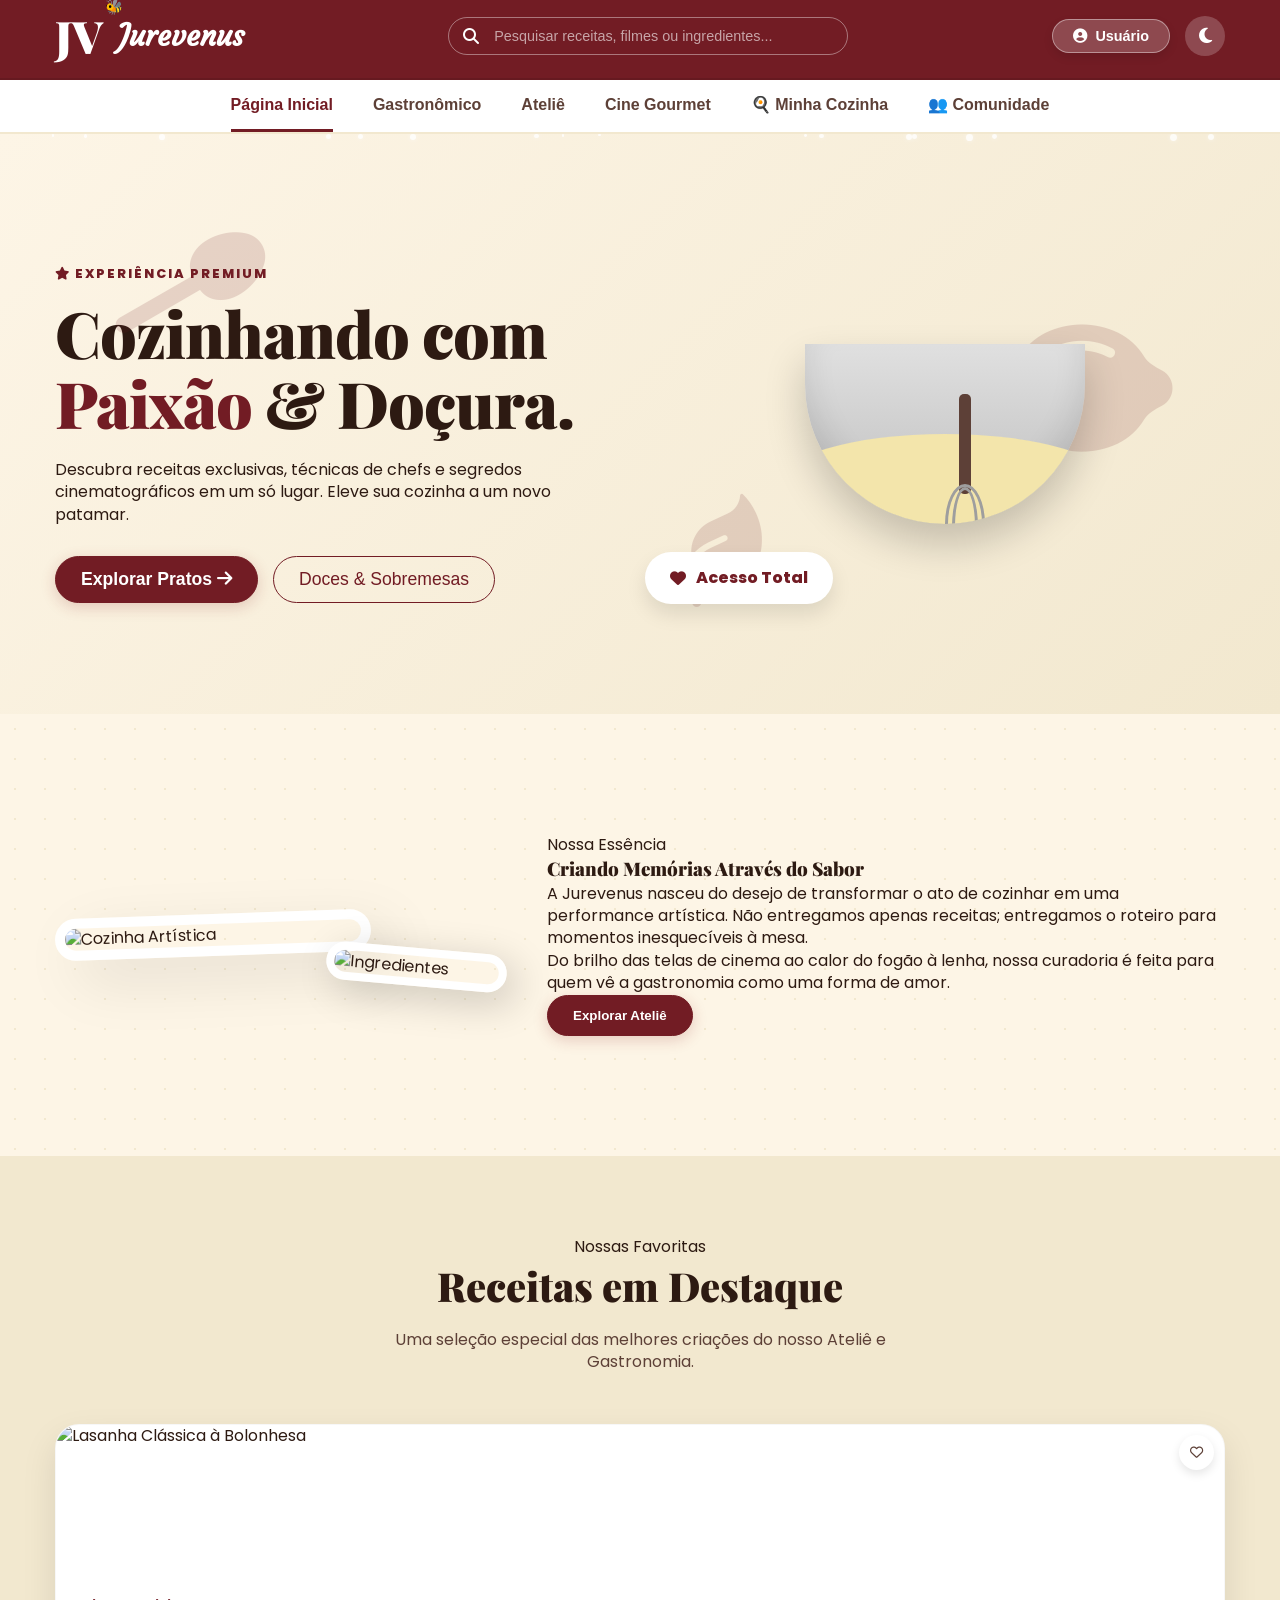
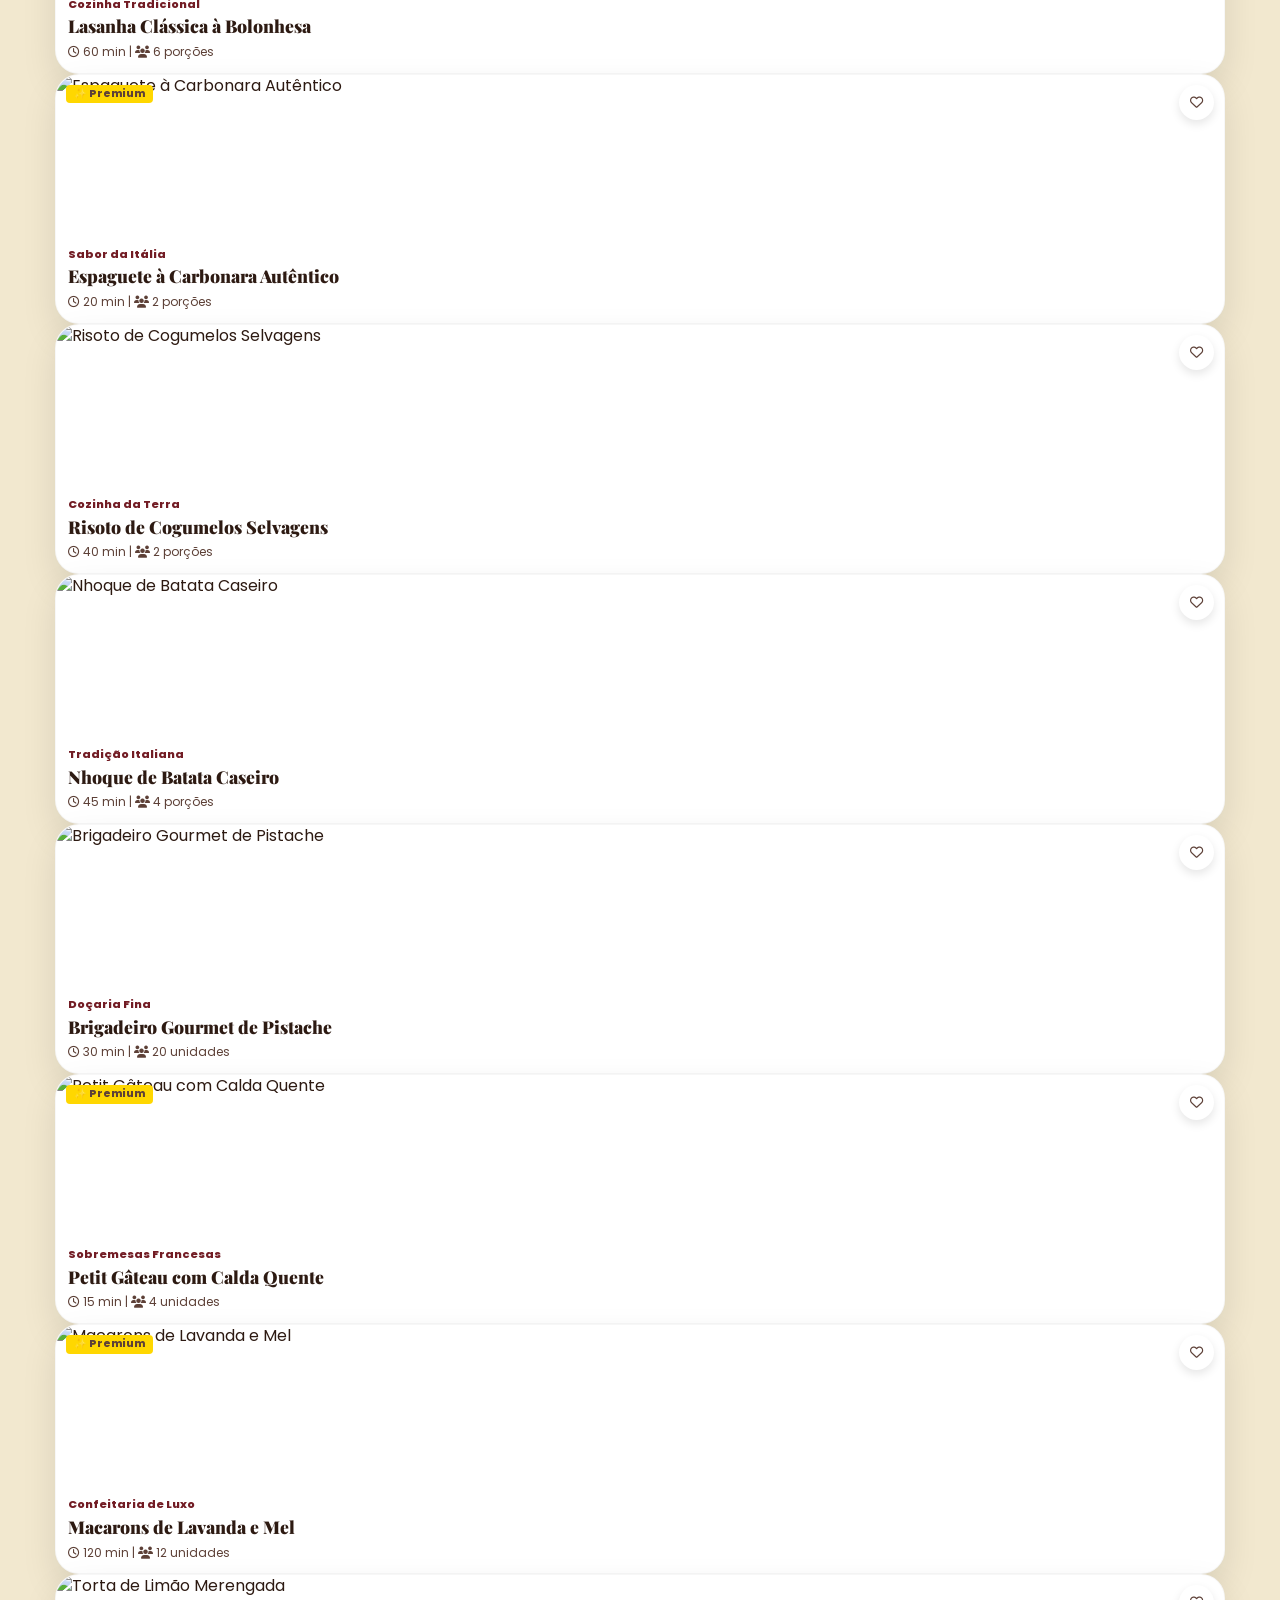
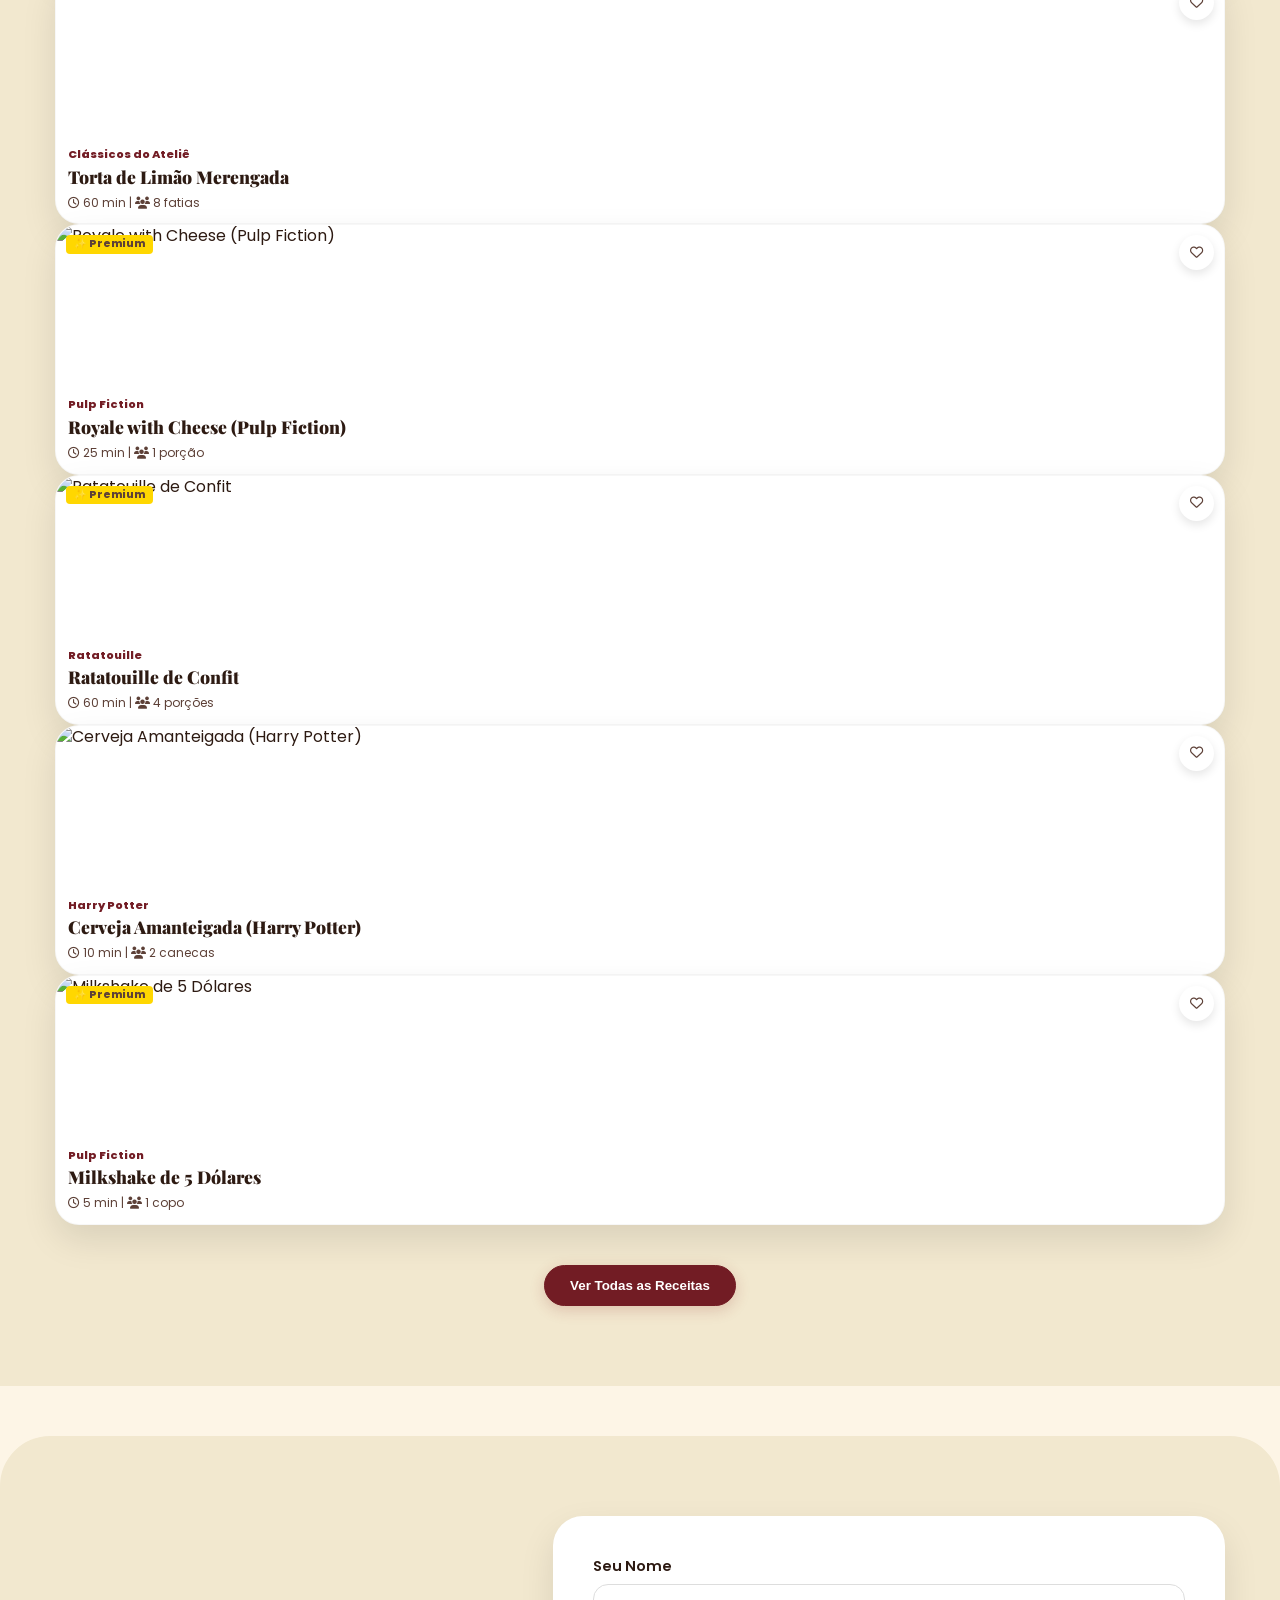
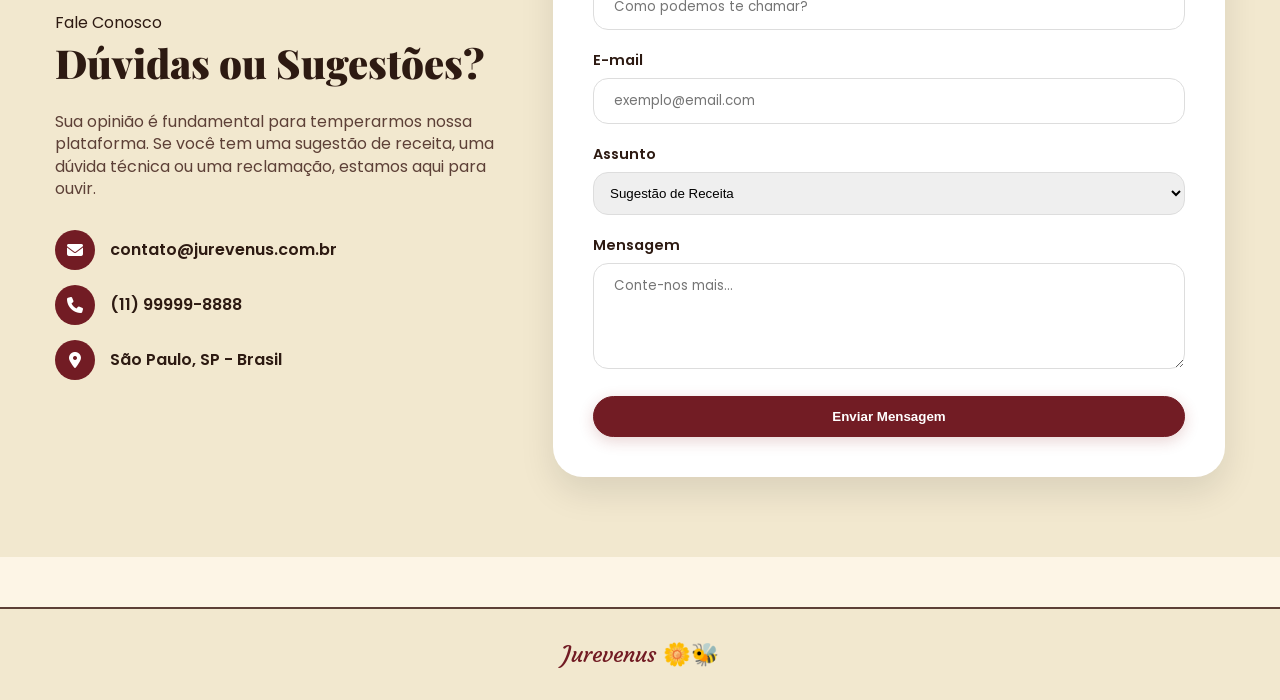
==== commit 977552d7: "ultimo" ====
--- a/index.html
+++ b/index.html
@@ -23,7 +23,12 @@
                 </div>
             </div>
 
-            <div class="nav-right">
+                <div class="search-container">
+                    <input type="text" id="globalSearch" placeholder="Pesquisar receitas, filmes ou ingredientes...">
+                    <i class="fas fa-search"></i>
+                </div>
+
+                <div class="nav-right">
                 <button id="btnProfile" class="user-profile-top" title="Meu Perfil">
                     <i class="fas fa-user-circle"></i> <span id="userNameTop">Usuário</span>
                 </button>
@@ -43,7 +48,6 @@
                 <button class="master-tab-btn" data-target="atelie-section">Ateliê</button>
                 <button class="master-tab-btn" data-target="cine-section">Cine Gourmet</button>
                 <button class="master-tab-btn" data-target="kitchen-section">🍳 Minha Cozinha</button>
-                <button class="master-tab-btn" data-target="favorites-section">❤️ Favoritos</button>
                 <button class="master-tab-btn" data-target="community-section">👥 Comunidade</button>
             </div>
         </div>
@@ -52,16 +56,37 @@
     <main>
         <!-- SEÇÃO HOME (Oculta ao selecionar outras categorias) -->
         <div id="home-section" class="tab-content active">
-            <!-- CABEÇALHO -->
-            <section class="hero">
-                <div class="container">
+            <!-- CABEÇALHO HERO -->
+            <section class="hero" id="hero-section">
+                <!-- Contêiner de Partículas (Farinha) -->
+                <div id="particles-js" class="particles-container"></div>
+                <!-- Ícones flutuantes (Background) -->
+                <i class="fas fa-utensil-spoon floating-icon icon-1"></i>
+                <i class="fas fa-leaf floating-icon icon-2"></i>
+                <i class="fas fa-lemon floating-icon icon-3"></i>
+                
+                <div class="container hero-split">
                     <div class="hero-content">
-                        <span class="hero-tag">Exploração Culinária</span>
-                        <h1>Cozinhando com <span>Arte</span> & Doçura.</h1>
-                        <p>Descubra receitas exclusivas, técnicas de chefs e segredos cinematográficos em um só lugar.</p>
+                        <span class="hero-tag"><i class="fas fa-star"></i> Experiência Premium</span>
+                        <h1>Cozinhando com <span id="dynamic-word" class="word-highlight">Arte</span> & Doçura.</h1>
+                        <p>Descubra receitas exclusivas, técnicas de chefs e segredos cinematográficos em um só lugar. Eleve sua cozinha a um novo patamar.</p>
                         <div class="hero-actions">
-                            <button class="btn btn-primary" onclick="showCategory('gastronomico-section')">Explorar Pratos</button>
-                            <button class="btn btn-outline" onclick="showCategory('atelie-section')">Doces & Sobremesas</button>
+                            <button class="btn btn-primary btn-hero" onclick="showCategory('gastronomico-section')">Explorar Pratos <i class="fas fa-arrow-right"></i></button>
+                            <button class="btn btn-outline btn-hero" onclick="showCategory('atelie-section')">Doces & Sobremesas</button>
+                        </div>
+                    </div>
+                    <div class="hero-visual">
+                        <div class="hero-animation-container">
+                            <div class="mixing-bowl">
+                                <div class="dough-mix"></div>
+                                <div class="fouet">
+                                    <div class="fouet-handle"></div>
+                                    <div class="fouet-wires"></div>
+                                </div>
+                            </div>
+                            <div class="hero-badge">
+                                <i class="fas fa-heart" style="color: var(--primary);"></i> <span>Acesso Total</span>
+                            </div>
                         </div>
                     </div>
                 </div>
@@ -71,13 +96,88 @@
             <section class="description-section">
                 <div class="container">
                     <div class="desc-grid">
-                        <div class="desc-img">
-                            <img src="assets/about.png" alt="Ju Olegario">
+                        <div class="about-collage">
+                            <img src="https://images.unsplash.com/photo-1600565193348-f74bd3c7ccdf?auto=format&fit=crop&w=800&q=80" alt="Cozinha Artística" class="about-main-img">
+                            <img src="https://images.unsplash.com/photo-1504674900247-0877df9cc836?auto=format&fit=crop&w=400&q=80" alt="Ingredientes" class="about-sub-img">
                         </div>
                         <div class="desc-text">
-                            <h3>Sobre a <span>Jurevenus</span></h3>
-                            <p>Meu aplicativo foi criado para entusiastas que buscam elevar sua experiência na cozinha. Aqui, cada ingrediente conta uma história, desde os clássicos gastronômicos até os doces mais finos e as recriações fiéis do cinema.</p>
-                            <p>O objetivo é unir técnica e afeto em cada passo a passo.</p>
+                            <span class="handwritten-tag">Nossa Essência</span>
+                            <h3>Criando Memórias <span>Através do Sabor</span></h3>
+                            <p>A Jurevenus nasceu do desejo de transformar o ato de cozinhar em uma performance artística. Não entregamos apenas receitas; entregamos o roteiro para momentos inesquecíveis à mesa.</p>
+                            <p>Do brilho das telas de cinema ao calor do fogão à lenha, nossa curadoria é feita para quem vê a gastronomia como uma forma de amor.</p>
+                            <button class="btn btn-primary" onclick="showCategory('gastronomico-section')">Explorar Ateliê</button>
+                        </div>
+                    </div>
+                </div>
+            </section>
+
+            <!-- SEÇÃO DE RECEITAS EM DESTAQUE (NOVIDADE) -->
+            <section class="featured-recipes-home">
+                <div class="container">
+                    <div class="section-header">
+                        <span class="handwritten-tag">Nossas Favoritas</span>
+                        <h2>Receitas em <span>Destaque</span></h2>
+                        <p>Uma seleção especial das melhores criações do nosso Ateliê e Gastronomia.</p>
+                    </div>
+                    <div id="grid-featured-home" class="recipe-grid">
+                        <!-- Injetado via JS -->
+                    </div>
+                    <div style="text-align: center; margin-top: 40px;">
+                        <button class="btn btn-primary" onclick="showCategory('gastronomico-section')">Ver Todas as Receitas</button>
+                    </div>
+                </div>
+            </section>
+
+            <!-- SEÇÃO DE CONTATO -->
+            <section class="contact-section">
+                <div class="container">
+                    <div class="contact-grid">
+                        <div class="contact-info">
+                            <span class="handwritten-tag">Fale Conosco</span>
+                            <h2>Dúvidas ou <span>Sugestões?</span></h2>
+                            <p>Sua opinião é fundamental para temperarmos nossa plataforma. Se você tem uma sugestão de receita, uma dúvida técnica ou uma reclamação, estamos aqui para ouvir.</p>
+                            
+                            <div class="contact-methods">
+                                <div class="contact-method">
+                                    <i class="fas fa-envelope"></i>
+                                    <span>contato@jurevenus.com.br</span>
+                                </div>
+                                <div class="contact-method">
+                                    <i class="fas fa-phone"></i>
+                                    <span>(11) 99999-8888</span>
+                                </div>
+                                <div class="contact-method">
+                                    <i class="fas fa-location-dot"></i>
+                                    <span>São Paulo, SP - Brasil</span>
+                                </div>
+                            </div>
+                        </div>
+
+                        <div class="contact-form">
+                            <form id="contactForm">
+                                <div class="form-group">
+                                    <label>Seu Nome</label>
+                                    <input type="text" id="contactName" required placeholder="Como podemos te chamar?">
+                                </div>
+                                <div class="form-group">
+                                    <label>E-mail</label>
+                                    <input type="email" id="contactEmail" required placeholder="exemplo@email.com">
+                                </div>
+                                <div class="form-group">
+                                    <label>Assunto</label>
+                                    <select id="contactSubject" style="width: 100%; padding: 12px; border-radius: 15px; border: 1px solid #ddd;">
+                                        <option value="sugestao">Sugestão de Receita</option>
+                                        <option value="duvida">Dúvida Técnica</option>
+                                        <option value="reclamacao">Reclamação</option>
+                                        <option value="outro">Outro</option>
+                                    </select>
+                                </div>
+                                <div class="form-group">
+                                    <label>Mensagem</label>
+                                    <textarea id="contactMessage" rows="4" required placeholder="Conte-nos mais..."></textarea>
+                                </div>
+                                <button type="submit" class="btn btn-primary" style="width: 100%;">Enviar Mensagem</button>
+                            </form>
                         </div>
                     </div>
                 </div>
@@ -158,15 +258,11 @@
             </header>
             
             <div class="container kitchen-grid">
-                <!-- Card Perfil & Tema -->
+                <!-- Card Favoritos -->
                 <div class="kitchen-card">
-                    <h3>👤 Meu Perfil</h3>
-                    <p id="kitchenUserName">Carregando...</p>
-                    <div class="theme-switch-row" style="margin-top: 15px; display: flex; align-items: center; gap: 10px;">
-                        <span>Modo Escuro</span>
-                        <button class="btn-theme" id="btnKitchenTheme" style="position: static;"><i class="fas fa-moon"></i></button>
-                    </div>
-                    <button class="btn btn-outline" onclick="logout()" style="margin-top: 15px; width: 100%;">Sair da Conta</button>
+                    <h3>❤️ Meus Favoritos</h3>
+                    <p>Suas receitas salvas para fácil acesso.</p>
+                    <button class="btn btn-outline" onclick="showFavoritesInKitchen()" style="margin-top: 15px; width: 100%;">Ver Todos os Favoritos</button>
                 </div>
 
                 <!-- Card Sugestão -->
@@ -190,21 +286,36 @@
             <div id="kitchenResults" class="container recipe-grid dense-grid" style="margin-top: 40px;"></div>
         </div>
 
-        <!-- SEÇÃO FAVORITOS -->
-        <div id="favorites-section" class="tab-content category-page">
-            <header class="category-header container">
-                <h2>Minhas Receitas <span>Favoritas</span> ❤️</h2>
-            </header>
-            <div class="recipe-display container">
-                <div class="recipe-grid dense-grid" id="grid-favorites"></div>
-            </div>
-        </div>
+        <!-- SEÇÃO FAVORITOS (Removida como aba principal, conteúdo será injetado em kitchenResults) -->
 
         <!-- SEÇÃO COMUNIDADE -->
         <div id="community-section" class="tab-content category-page">
-            <header class="category-header container">
-                <h2>Comunidade <span>Jurevenus</span> 👥</h2>
-            </header>
+            <div class="container">
+                <div class="share-card">
+                    <div class="share-input-group">
+                        <textarea id="communityPostText" placeholder="O que você está cozinhando hoje?"></textarea>
+                        <div class="share-actions">
+                            <div style="display: flex; gap: 10px;">
+                                <div class="file-input-wrapper">
+                                    <button class="btn-icon" title="Adicionar Foto"><i class="fas fa-camera"></i></button>
+                                    <input type="file" id="communityPostPhoto" accept="image/*">
+                                </div>
+                                <button class="btn-icon" id="btnToggleRecipeForm" title="Publicar Receita"><i class="fas fa-utensils"></i></button>
+                            </div>
+                            <button class="btn btn-primary" id="btnSubmitPost">Postar</button>
+                        </div>
+                        
+                        <div id="recipePublishForm" class="recipe-publish-box">
+                            <h4>Publicar minha Receita 📝</h4>
+                            <input type="text" id="pubRecipeTitle" placeholder="Título da Receita">
+                            <textarea id="pubRecipeIngredients" placeholder="Ingredientes (um por linha)"></textarea>
+                            <textarea id="pubRecipeMethod" placeholder="Modo de Preparo (um por linha)"></textarea>
+                            <button class="btn btn-outline" id="btnConfirmPublish" style="width: 100%; margin-top: 10px;">Publicar no Feed</button>
+                        </div>
+                    </div>
+                </div>
+            </div>
+
             <div class="container community-feed" id="communityFeed">
                 <!-- Posts da comunidade injetados aqui -->
             </div>
@@ -214,11 +325,14 @@
     <!-- MODAL DE DETALHES DA RECEITA -->
     <div id="recipe-modal" class="modal">
         <div class="modal-content-full">
+            <div class="recipe-tabs-bar" id="recipe-tabs-bar">
+                <!-- Abas das receitas abertas serão injetadas aqui -->
+            </div>
             <button class="btn-close-modal">&times;</button>
             <div class="modal-body-grid">
                 <div class="modal-image-area">
                     <img id="modal-img" src="" alt="">
-                    <div id="modal-movie-tag" class="movie-tag" style="display: none;">🍿 Filme</div>
+                    <div id="modal-movie-tag" class="movie-tag">🍿 Filme</div>
                 </div>
                 <div class="modal-info-area">
                     <div class="modal-meta-top">
@@ -277,11 +391,18 @@
     <div id="assistantOverlay" class="assistant-overlay">
         <div class="assistant-card">
             <button class="close-overlay" id="closeAssistant">&times;</button>
+            <div class="assistant-character">
+                <div class="chef-bee">🐝</div>
+                <div class="speech-bubble">Olá! Eu sou a <b>Chef Jure</b>. Vamos cozinhar?</div>
+            </div>
             <div id="assistantStepContent">
                 <div class="step-number">Passo 1</div>
                 <div class="step-text">Descrição do passo aparecerá aqui.</div>
             </div>
-            <div id="timerBox" class="timer-box">00:00</div>
+            <div id="timerContainer" class="timer-display-premium">
+                <i class="fas fa-hourglass-half"></i>
+                <div id="timerBox" class="timer-box">00:00</div>
+            </div>
             <div class="assistant-controls">
                 <button class="btn btn-outline" id="btnPrevStep"><i class="fas fa-arrow-left"></i> Anterior</button>
                 <button class="btn btn-outline" id="btnVoice"><i class="fas fa-volume-up"></i> Ouvir</button>
@@ -290,11 +411,33 @@
         </div>
     </div>
 
-    <!-- MODAL DE PERFIL / PREFERÊNCIAS -->
+    <!-- MODAL DE PERFIL / LOGIN / PREFERÊNCIAS -->
     <div id="profile-modal" class="modal">
         <div class="modal-content-full" style="max-width: 500px;">
             <button class="btn-close-modal" id="closeProfile">&times;</button>
-            <div class="modal-info-area">
+            
+            <div class="modal-tabs-inner" style="margin-top: 20px; padding: 0 40px;">
+                <button class="inner-tab-btn active" data-tab="login">Login</button>
+                <button class="inner-tab-btn" data-tab="preferences">Preferências</button>
+            </div>
+
+            <div id="tab-login" class="inner-tab-content active" style="padding: 40px;">
+                <h2>Acesse sua <span>Cozinha</span></h2>
+                <p>Entre para sincronizar suas receitas.</p>
+                <form id="loginForm" style="margin-top: 20px;">
+                    <div class="refine-group">
+                        <h4>E-mail</h4>
+                        <input type="email" id="loginEmail" placeholder="seu@email.com" required style="width: 100%; padding: 12px; border-radius: 50px; border: 1px solid var(--bg-secondary); margin-bottom: 15px;">
+                    </div>
+                    <div class="refine-group">
+                        <h4>Senha</h4>
+                        <input type="password" id="loginPass" placeholder="Sua senha..." required style="width: 100%; padding: 12px; border-radius: 50px; border: 1px solid var(--bg-secondary); margin-bottom: 20px;">
+                    </div>
+                    <button type="submit" class="btn btn-primary" style="width: 100%;">Entrar na Jurevenus</button>
+                </form>
+            </div>
+
+            <div id="tab-preferences" class="inner-tab-content" style="padding: 40px;">
                 <h2>Minhas <span>Preferências</span></h2>
                 <p>Personalize para receber sugestões ideais.</p>
                 <div class="refine-group">
@@ -326,7 +469,7 @@
     <!-- RODAPÉ -->
     <footer class="main-footer" style="padding: 30px 0; border-top: 2px solid var(--accent); margin-top: 50px;">
         <div class="container" style="text-align: center;">
-            <p style="font-family: var(--font-hand); font-size: 1.4rem; color: var(--primary);">Juvenis - Com carinho de Vó 🌼🐝</p>
+            <p style="font-family: var(--font-hand); font-size: 1.4rem; color: var(--primary);">Jurevenus 🌼🐝</p>
         </div>
     </footer>
 
--- a/style.css
+++ b/style.css
@@ -1,33 +1,200 @@
+@import url('https://fonts.googleapis.com/css2?family=Playfair+Display:wght@700;900&family=Poppins:wght@300;400;600&family=Courgette&display=swap');
+
+/* --- TEMAS DINÂMICOS --- */
+.theme-home {
+    --bg-primary: #FDF5E6;
+    --primary: #721C24;
+}
+
+.theme-gastronomico {
+    --bg-primary: #F9F3E8;
+    --primary: #5D4037;
+}
+
+.theme-cine {
+    --bg-primary: #0F0F0F; /* Fundo mais profundo */
+    --primary: #B22222; /* Vermelho Firebrick - clássico e elegante */
+    --secondary-cine: #D4AF37; /* Dourado Cinema para destaques */
+    --text-main: #FFFFFF;
+    --text-muted: #A0A0A0;
+}
+
+.theme-cine h1, .theme-cine h2, .theme-cine h3, .theme-cine .word-highlight {
+    color: var(--secondary-cine) !important;
+}
+
+.theme-cine .card-movie-title {
+    color: var(--secondary-cine);
+    font-weight: 700;
+}
+
+.theme-atelie {
+    --bg-primary: #FFF0F5;
+    --primary: #D81B60;
+}
+
+.theme-comunidade {
+    --bg-primary: #E3F2FD;
+    --primary: #1976D2;
+}
+
+/* --- HERO ANIMATION (FOUET) --- */
+.hero-animation-container {
+    position: relative;
+    width: 100%;
+    height: 400px;
+    display: flex;
+    align-items: center;
+    justify-content: center;
+}
+
+.mixing-bowl {
+    position: relative;
+    width: 280px;
+    height: 180px;
+    background: linear-gradient(to bottom, #E0E0E0, #BDBDBD);
+    border-radius: 0 0 150px 150px;
+    box-shadow: inset 0 -20px 30px rgba(0,0,0,0.1), 0 20px 40px rgba(0,0,0,0.2);
+    overflow: hidden;
+}
+
+.dough-mix {
+    position: absolute;
+    bottom: -10px;
+    left: -10%;
+    width: 120%;
+    height: 100px;
+    background: #F3E5AB; /* Cor de massa de bolo */
+    border-radius: 50% 50% 0 0;
+    animation: waveDough 3s infinite ease-in-out;
+}
+
+@keyframes waveDough {
+    0%, 100% { transform: translateY(0) scaleY(1); }
+    50% { transform: translateY(-10px) scaleY(1.1); }
+}
+
+.fouet {
+    position: absolute;
+    top: 50px;
+    left: 50%;
+    width: 40px;
+    height: 200px;
+    transform-origin: top center;
+    animation: stir 2s infinite linear;
+}
+
+.fouet-handle {
+    width: 12px;
+    height: 100px;
+    background: #5D4037;
+    margin: 0 auto;
+    border-radius: 5px;
+}
+
+.fouet-wires {
+    width: 40px;
+    height: 80px;
+    border: 3px solid #9E9E9E;
+    border-radius: 50%;
+    margin-top: -10px;
+    position: relative;
+}
+
+.fouet-wires::after {
+    content: '';
+    position: absolute;
+    top: 0; left: 50%;
+    width: 20px; height: 100%;
+    border: 3px solid #9E9E9E;
+    border-radius: 50%;
+    transform: translateX(-50%);
+}
+
+@keyframes stir {
+    0% { transform: translateX(-50%) rotate(0deg) translateY(0); }
+    25% { transform: translateX(-30%) rotate(10deg) translateY(5px); }
+    50% { transform: translateX(-50%) rotate(0deg) translateY(10px); }
+    75% { transform: translateX(-70%) rotate(-10deg) translateY(5px); }
+    100% { transform: translateX(-50%) rotate(0deg) translateY(0); }
+}
+
+/* --- REFINAMENTO GLOBAL --- */
 :root {
-    --bg-primary: #FAF5EF; /* Creme */
-    --bg-secondary: #F3E5D8;
-    --primary: #8E2424; /* Vinho rústico */
-    --primary-light: #C62828;
-    --accent: #795548; /* Marrom aconchegante */
-    --text-main: #4E342E;
-    --text-muted: #8D6E63;
+    --bg-primary: #FDF5E6; 
+    --bg-secondary: #F2E8CF;
+    --primary: #721C24; 
+    --primary-light: #A52A2A;
+    --accent: #5D4037; 
+    --text-main: #2D1A12;
+    --text-muted: #5D4037;
     --white: #FFFFFF;
-    --black: #263238;
-    --card-shadow: 0 8px 25px rgba(121, 85, 72, 0.1);
-    --transition: all 0.4s cubic-bezier(0.175, 0.885, 0.32, 1.275);
+    --black: #1A1A1A;
+    --card-shadow: 0 15px 35px rgba(0, 0, 0, 0.1);
+    --transition: all 0.4s cubic-bezier(0.4, 0, 0.2, 1);
     --font-hand: 'Courgette', cursive;
-}
-/* Estilo Borda Vovó */
+    --font-title: 'Playfair Display', serif;
+    --font-body: 'Poppins', sans-serif;
+}
+
+body {
+    font-family: var(--font-body);
+    background-color: var(--bg-primary);
+    color: var(--text-main);
+}
+
+h1, h2, h3, h4 {
+    font-family: var(--font-title);
+}
+/* Estilo Borda Vovó - Refinado */
 .btn, .recipe-card, .kitchen-card, .auth-card {
-    border: 2px solid var(--accent);
-    border-radius: 20px 50px 20px 50px !important;
+    border: 1px solid rgba(121, 85, 72, 0.1);
+    border-radius: 24px !important;
+    transition: var(--transition);
+}
+
+.btn:hover {
+    transform: translateY(-3px);
+    box-shadow: 0 8px 20px rgba(121, 85, 72, 0.15);
 }
 
 .dark-theme {
     --bg-primary: #1A0D0B;
     --bg-secondary: #2D2321;
-    --primary: #FF5252; /* Vermelho mais vivo e legível no escuro */
-    --primary-light: #FF8A80;
+    --primary: #B04A4A; /* Vermelho neutro e suave */
+    --primary-light: #C97070;
     --accent: #F3E5D8;
-    --text-main: #FAF5EF;
-    --text-muted: #A1887F;
+    --text-main: #FFFFFF;
+    --text-muted: #FFFFFF;
     --white: #2D2321;
-    --card-shadow: 0 10px 30px rgba(0, 0, 0, 0.4);
+    --card-shadow: 0 15px 40px rgba(0, 0, 0, 0.4);
+}
+
+/* Força todas as letras a ficarem brancas no modo escuro, substituindo cores primárias em textos */
+.dark-theme,
+.dark-theme p,
+.dark-theme h1,
+.dark-theme h2,
+.dark-theme h3,
+.dark-theme h4,
+.dark-theme span,
+.dark-theme a,
+.dark-theme .brand-name .ju,
+.dark-theme .brand-name .revenus,
+.dark-theme .hero h1 span,
+.dark-theme .category-header h2 span,
+.dark-theme .kitchen-card h3,
+.dark-theme .card-movie-title,
+.dark-theme .card-info h3,
+.dark-theme .card-meta,
+.dark-theme .btn-outline,
+.dark-theme .hero-tag,
+.dark-theme .cat-badge,
+.dark-theme .portion-control b,
+.dark-theme .jv-main,
+.dark-theme .bee-mini,
+.dark-theme .inner-tab-btn {
+    color: #FFFFFF !important;
 }
 
 /* --- RESET & GLOBAL --- */
@@ -92,11 +259,15 @@
 .navbar {
     height: 80px;
     padding: 5px 0;
-    background: var(--bg-primary);
-    border-bottom: 2px solid var(--primary);
+    background: var(--primary); /* Fundo colorido para destacar as letras brancas */
+    border-bottom: 2px solid rgba(0,0,0,0.1);
     z-index: 1000;
 }
 
+.navbar * {
+    color: #FFFFFF !important; /* Força tudo dentro do navbar a ser branco */
+}
+
 .nav-wrapper {
     display: flex;
     justify-content: space-between;
@@ -119,74 +290,74 @@
     display: flex;
     align-items: center;
     gap: 8px;
-    background: var(--bg-secondary);
-    padding: 6px 15px;
+    background: rgba(255,255,255,0.2);
+    padding: 8px 20px;
     border-radius: 50px;
-    border: 2px solid var(--primary);
-    font-size: 0.85rem;
+    border: 1px solid rgba(255,255,255,0.4);
+    font-size: 0.9rem;
     font-weight: 700;
-    color: var(--primary);
+    color: #FFFFFF;
     cursor: pointer;
     transition: var(--transition);
+    box-shadow: 0 4px 10px rgba(0, 0, 0, 0.1);
 }
 
 .user-profile-top:hover {
-    background: var(--primary);
-    color: var(--white);
+    background: #FFFFFF;
+    color: var(--primary) !important;
+}
+
+.user-profile-top:hover * {
+    color: var(--primary) !important;
 }
 
 .btn-theme {
-    background: var(--bg-secondary);
+    background: rgba(255,255,255,0.2);
     border: none;
     width: 40px;
     height: 40px;
     border-radius: 50%;
     cursor: pointer;
-    color: var(--primary);
+    color: #FFFFFF;
     font-size: 1.1rem;
     transition: var(--transition);
 }
 
 /* --- TABS PRINCIPAIS --- */
 .master-tabs-nav {
-    background: var(--primary);
+    background: var(--white);
     padding: 0;
-    position: sticky;
-    top: 0;
-    z-index: 900;
-    box-shadow: 0 4px 10px rgba(0,0,0,0.1);
+    position: relative; /* Removido sticky para não flutuar */
+    z-index: 100;
+    border-bottom: 2px solid var(--bg-secondary);
 }
 
 .tabs-scroll-wrapper {
     display: flex;
-    gap: 2px;
+    justify-content: center;
+    gap: 40px;
     overflow-x: auto;
-    scrollbar-width: none;
 }
 
 .master-tab-btn {
-    background: var(--primary);
-    color: rgba(255, 255, 255, 0.7);
+    background: none;
+    color: var(--text-muted);
     border: none;
-    padding: 15px 25px;
-    font-weight: 700;
-    font-size: 0.9rem;
-    text-transform: uppercase;
+    padding: 15px 0;
+    font-weight: 600;
+    font-size: 1rem;
     cursor: pointer;
-    white-space: nowrap;
     transition: var(--transition);
-    border-bottom: 4px solid transparent;
-}
-
-.master-tab-btn:hover {
-    color: white;
-    background: rgba(255,255,255,0.1);
+    border-bottom: 3px solid transparent;
 }
 
 .master-tab-btn.active {
-    color: white;
-    background: var(--primary-light);
-    border-bottom-color: var(--white);
+    color: var(--primary);
+    border-bottom-color: var(--primary);
+}
+
+.master-tab-btn:hover:not(.active) {
+    color: var(--primary-light);
 }
 
 /* --- AUTH OVERLAY --- */
@@ -288,14 +459,66 @@
     font-size: 1.1rem;
 }
 
-/* --- HERO --- */
+/* --- HERO REDESIGN --- */
 .hero {
-    padding: 60px 0;
-    background: linear-gradient(135deg, var(--bg-primary), var(--bg-secondary));
+    padding: 100px 0 80px;
+    background: linear-gradient(135deg, var(--bg-primary) 0%, var(--bg-secondary) 100%);
+    position: relative;
+    overflow: hidden;
+}
+
+.hero-split {
+    display: flex;
+    align-items: center;
+    gap: 50px;
+    justify-content: space-between;
 }
 
 .hero-content {
+    flex: 1;
     max-width: 600px;
+    animation: slideUp 0.8s ease-out;
+}
+
+.hero-visual {
+    flex: 1;
+    position: relative;
+    display: flex;
+    justify-content: center;
+    animation: fadeIn 1.2s ease-out;
+}
+
+.hero-img-wrapper {
+    position: relative;
+    width: 100%;
+    max-width: 500px;
+}
+
+.hero-img-wrapper img {
+    width: 100%;
+    border-radius: 40px 100px 40px 100px;
+    box-shadow: 0 20px 40px rgba(0,0,0,0.15);
+    border: 4px solid var(--white);
+}
+
+.floating-img {
+    animation: float 6s ease-in-out infinite;
+}
+
+.hero-badge {
+    position: absolute;
+    bottom: 30px;
+    left: -20px;
+    background: var(--white);
+    color: var(--primary);
+    padding: 15px 25px;
+    border-radius: 30px;
+    font-weight: 800;
+    box-shadow: 0 10px 20px rgba(0,0,0,0.1);
+    animation: float 5s ease-in-out infinite reverse;
+    display: flex;
+    align-items: center;
+    gap: 10px;
 }
 
 .hero-tag {
@@ -309,9 +532,10 @@
 }
 
 .hero h1 {
-    font-size: 3.5rem;
+    font-size: 4rem;
     line-height: 1.1;
     margin-bottom: 20px;
+    letter-spacing: -1px;
 }
 
 .hero h1 span { color: var(--primary); }
@@ -320,6 +544,90 @@
     display: flex;
     gap: 15px;
     margin-top: 30px;
+}
+
+.btn-hero {
+    padding: 15px 35px;
+    font-size: 1.1rem;
+    border-radius: 50px;
+}
+
+@keyframes slideUp {
+    from { opacity: 0; transform: translateY(30px); }
+    to { opacity: 1; transform: translateY(0); }
+}
+
+@keyframes fadeIn {
+    from { opacity: 0; transform: scale(0.95); }
+    to { opacity: 1; transform: scale(1); }
+}
+
+@keyframes float {
+    0% { transform: translateY(0px); }
+    50% { transform: translateY(-15px); }
+    100% { transform: translateY(0px); }
+}
+
+/* --- PARTÍCULAS DE FARINHA & ÍCONES --- */
+.particles-container {
+    position: absolute;
+    top: 0; left: 0; width: 100%; height: 100%;
+    pointer-events: none;
+    z-index: 1;
+    overflow: hidden;
+}
+
+.flour-particle {
+    position: absolute;
+    background: rgba(255, 255, 255, 0.8);
+    border-radius: 50%;
+    pointer-events: none;
+    animation: fall linear infinite;
+    box-shadow: 0 0 5px rgba(255,255,255,0.5);
+}
+
+@keyframes fall {
+    0% { transform: translateY(-10px) translateX(0) rotate(0deg); opacity: 0; }
+    10% { opacity: 1; }
+    90% { opacity: 1; }
+    100% { transform: translateY(100vh) translateX(50px) rotate(360deg); opacity: 0; }
+}
+
+.floating-icon {
+    position: absolute;
+    color: var(--primary);
+    opacity: 0.15;
+    z-index: 0;
+    pointer-events: none;
+    animation: slowFloat 8s ease-in-out infinite alternate;
+}
+.icon-1 { top: 15%; left: 10%; font-size: 8rem; animation-delay: 0s; transform: rotate(15deg); }
+.icon-2 { bottom: 20%; right: 40%; font-size: 6rem; animation-delay: 2s; transform: rotate(-25deg); }
+.icon-3 { top: 30%; right: 10%; font-size: 10rem; animation-delay: 1s; transform: rotate(45deg); }
+
+@keyframes slowFloat {
+    from { transform: translateY(0) rotate(0deg); }
+    to { transform: translateY(30px) rotate(10deg); }
+}
+
+/* --- TEXTO DINÂMICO --- */
+.word-highlight {
+    display: inline-block;
+    color: var(--primary);
+    animation: wordFadeIn 0.5s ease-in-out;
+}
+
+@keyframes wordFadeIn {
+    0% { opacity: 0; transform: translateY(10px); }
+    100% { opacity: 1; transform: translateY(0); }
+}
+
+@media (max-width: 992px) {
+    .hero-split { flex-direction: column; text-align: center; }
+    .hero-content { margin: 0 auto; }
+    .hero-actions { justify-content: center; }
+    .hero-badge { left: 50%; transform: translateX(-50%); bottom: -20px; }
+    .hero h1 { font-size: 3rem; }
 }
 
 /* --- DESCRIÇÃO --- */
@@ -502,10 +810,22 @@
     width: 100%;
     height: 100%;
     background: rgba(0,0,0,0.85);
-    z-index: 2000;
-    display: none;
+    z-index: -1; /* Fora do caminho quando fechado */
+    visibility: hidden;
+    opacity: 0;
+    display: block; /* Mantém bloco para transição de opacidade */
     padding: 20px;
     overflow-y: auto;
+    backdrop-filter: blur(8px);
+    pointer-events: none;
+    transition: opacity 0.3s ease, visibility 0.3s ease;
+}
+
+.modal.active {
+    z-index: 99999;
+    visibility: visible;
+    opacity: 1;
+    pointer-events: auto;
 }
 
 .modal-content-full {
@@ -557,6 +877,11 @@
     padding: 5px 15px;
     border-radius: 50px;
     font-weight: 700;
+    display: none;
+}
+
+.movie-tag.active {
+    display: block;
 }
 
 .modal-info-area {
@@ -797,6 +1122,137 @@
 .btn-add-friend:hover {
     background: var(--primary);
     color: white;
+}
+
+/* --- ESTILOS ADICIONAIS --- */
+.btn-primary {
+    background: var(--primary);
+    color: white;
+    border-color: var(--primary);
+    padding: 12px 25px;
+    font-weight: 600;
+    box-shadow: 0 4px 15px rgba(142, 36, 36, 0.2);
+}
+
+.btn-primary:hover {
+    background: var(--primary-light);
+    border-color: var(--primary-light);
+    box-shadow: 0 6px 20px rgba(142, 36, 36, 0.3);
+}
+
+.btn-outline {
+    background: transparent;
+    color: var(--primary);
+    border-color: var(--primary);
+    padding: 12px 25px;
+}
+
+.btn-outline:hover {
+    background: var(--primary);
+    color: white;
+}
+
+#btnStartAssistant {
+    background: linear-gradient(135deg, #FFD700, #DAA520);
+    border: 3px solid #B8860B;
+    color: #4E342E;
+    font-weight: 900;
+    font-size: 1.2rem;
+    padding: 15px 40px;
+    box-shadow: 0 8px 25px rgba(218, 165, 32, 0.4);
+    animation: pulse 2s infinite;
+}
+
+@keyframes pulse {
+    0% { box-shadow: 0 0 0 0 rgba(218, 165, 32, 0.4); }
+    70% { box-shadow: 0 0 0 15px rgba(218, 165, 32, 0); }
+    100% { box-shadow: 0 0 0 0 rgba(218, 165, 32, 0); }
+}
+
+/* --- COMMUNITY POSTING AREA --- */
+.share-card {
+    background: var(--white);
+    padding: 25px;
+    border-radius: 30px;
+    margin-bottom: 30px;
+    box-shadow: var(--card-shadow);
+    border: 2px solid var(--bg-secondary);
+}
+
+.share-input-group {
+    display: flex;
+    flex-direction: column;
+    gap: 15px;
+}
+
+.share-input-group textarea {
+    width: 100%;
+    border: 1px solid var(--bg-secondary);
+    border-radius: 15px;
+    padding: 15px;
+    font-family: inherit;
+    resize: none;
+    min-height: 80px;
+}
+
+.share-actions {
+    display: flex;
+    justify-content: space-between;
+    align-items: center;
+}
+
+.file-input-wrapper {
+    position: relative;
+    overflow: hidden;
+    display: inline-block;
+}
+
+.file-input-wrapper input[type=file] {
+    font-size: 100px;
+    position: absolute;
+    left: 0;
+    top: 0;
+    opacity: 0;
+    cursor: pointer;
+}
+
+.btn-icon {
+    background: var(--bg-secondary);
+    border: none;
+    width: 40px;
+    height: 40px;
+    border-radius: 50%;
+    display: flex;
+    align-items: center;
+    justify-content: center;
+    color: var(--primary);
+    cursor: pointer;
+    transition: var(--transition);
+}
+
+.btn-icon:hover {
+    background: var(--primary);
+    color: white;
+}
+
+.recipe-publish-box {
+    margin-top: 20px;
+    padding: 20px;
+    background: var(--bg-secondary);
+    border-radius: 20px;
+    display: none;
+}
+
+.recipe-publish-box.active {
+    display: block;
+}
+
+.recipe-publish-box input {
+    width: 100%;
+    margin-bottom: 10px;
+    padding: 10px;
+    border-radius: 10px;
+    border: 1px solid #ccc;
 }
 
 .post-body {
@@ -873,16 +1329,95 @@
     margin-top: 30px;
 }
 
-.timer-box {
-    background: var(--primary);
+/* --- PERSONAGEM DO ASSISTENTE (CHEF JURE) --- */
+.assistant-character {
+    display: flex;
+    flex-direction: column;
+    align-items: center;
+    margin-bottom: 30px;
+    position: relative;
+}
+
+.chef-bee {
+    font-size: 5rem;
+    filter: drop-shadow(0 5px 15px rgba(0,0,0,0.1));
+    animation: bounce 2s infinite;
+}
+
+.speech-bubble {
+    background: var(--bg-secondary);
+    padding: 12px 20px;
+    border-radius: 20px;
+    font-size: 0.9rem;
+    margin-top: 10px;
+    position: relative;
+    box-shadow: 0 4px 10px rgba(0,0,0,0.05);
+    border: 1px solid rgba(0,0,0,0.05);
+}
+
+.speech-bubble::after {
+    content: '';
+    position: absolute;
+    top: -10px;
+    left: 50%;
+    transform: translateX(-50%);
+    border-left: 10px solid transparent;
+    border-right: 10px solid transparent;
+    border-bottom: 10px solid var(--bg-secondary);
+}
+
+@keyframes bounce {
+    0%, 100% { transform: translateY(0); }
+    50% { transform: translateY(-10px); }
+}
+
+/* --- TIMER DISPLAY PREMIUM --- */
+.timer-display-premium {
+    background: linear-gradient(135deg, var(--primary), var(--primary-light));
     color: white;
-    padding: 10px 20px;
-    border-radius: 50px;
+    padding: 20px 40px;
+    border-radius: 100px;
+    display: none;
+    align-items: center;
+    gap: 15px;
+    margin: 30px auto;
+    width: fit-content;
+    box-shadow: 0 10px 25px rgba(176, 74, 74, 0.3);
+    animation: pulseGlow 2s infinite;
+}
+
+.timer-display-premium.active {
+    display: flex;
+}
+
+.timer-display-premium i {
     font-size: 1.5rem;
-    font-weight: 700;
-    display: none;
-    margin: 20px auto;
-    width: fit-content;
+}
+
+.timer-display-premium .timer-box {
+    background: none;
+    padding: 0;
+    margin: 0;
+    display: block;
+    font-size: 2rem;
+    font-family: 'Poppins', sans-serif;
+}
+
+@keyframes pulseGlow {
+    0% { transform: scale(1); box-shadow: 0 10px 25px rgba(176, 74, 74, 0.3); }
+    50% { transform: scale(1.02); box-shadow: 0 15px 35px rgba(176, 74, 74, 0.5); }
+    100% { transform: scale(1); box-shadow: 0 10px 25px rgba(176, 74, 74, 0.3); }
+}
+
+/* --- AJUSTE MODAL --- */
+.modal-info-area {
+    padding: 0 40px 40px;
+}
+
+#loginForm input:focus {
+    outline: none;
+    border-color: var(--primary);
+    box-shadow: 0 0 0 3px rgba(176, 74, 74, 0.1);
 }
 
 /* --- SUGERIDOR DE INGREDIENTES --- */
@@ -920,7 +1455,307 @@
     border-top: 3px solid var(--primary);
 }
 
-@media (max-width: 768px) {
-    .category-header { flex-direction: column; align-items: flex-start; }
-    .dense-grid { grid-template-columns: repeat(auto-fill, minmax(160px, 1fr)); }
-}
+/* --- PREMIUM SCROLLBAR --- */
+::-webkit-scrollbar { width: 10px; }
+::-webkit-scrollbar-track { background: var(--bg-primary); }
+::-webkit-scrollbar-thumb { 
+    background: var(--primary); 
+    border-radius: 50px; 
+    border: 3px solid var(--bg-primary); 
+}
+
+/* --- CARD HOVER LUXO --- */
+.recipe-card {
+    transition: var(--transition);
+    border: 1px solid rgba(0,0,0,0.03);
+    overflow: hidden;
+}
+
+.recipe-card:hover {
+    transform: translateY(-10px) rotate(1deg);
+    box-shadow: 0 25px 50px rgba(0,0,0,0.15);
+}
+
+.card-img-area img {
+    transition: transform 0.6s ease;
+}
+
+.recipe-card:hover .card-img-area img {
+    transform: scale(1.1);
+}
+
+/* --- SEÇÃO SOBRE (DESIGN DE COLAGEM) --- */
+.description-section {
+    padding: 120px 0;
+    background-image: radial-gradient(var(--bg-secondary) 1px, transparent 1px);
+    background-size: 30px 30px;
+}
+
+.about-collage {
+    display: flex;
+    gap: 20px;
+    position: relative;
+}
+
+.about-main-img {
+    width: 70%;
+    border-radius: 40px;
+    border: 10px solid white;
+    box-shadow: 20px 20px 60px rgba(0,0,0,0.1);
+    transform: rotate(-2deg);
+}
+
+.about-sub-img {
+    width: 40%;
+    position: absolute;
+    bottom: -30px;
+    right: 0;
+    border-radius: 20px;
+    border: 8px solid white;
+    box-shadow: 10px 10px 40px rgba(0,0,0,0.2);
+    transform: rotate(5deg);
+}
+
+.assistant-overlay {
+    position: fixed;
+    top: 0;
+    left: 0;
+    width: 100%;
+    height: 100%;
+    background: rgba(0,0,0,0.9);
+    z-index: -1;
+    visibility: hidden;
+    opacity: 0;
+    display: flex;
+    align-items: center;
+    justify-content: center;
+    pointer-events: none;
+    transition: opacity 0.3s ease;
+}
+
+.assistant-overlay.active {
+    z-index: 999999;
+    visibility: visible;
+    opacity: 1;
+    pointer-events: auto;
+}
+
+/* --- BARRA DE PESQUISA --- */
+.search-container {
+    flex: 1;
+    max-width: 400px;
+    margin: 0 20px;
+    position: relative;
+}
+
+.search-container input {
+    width: 100%;
+    padding: 10px 20px 10px 45px;
+    border-radius: 50px;
+    border: 1.5px solid rgba(255,255,255,0.4);
+    background: transparent;
+    color: white;
+    font-size: 0.9rem;
+    transition: var(--transition);
+}
+
+.search-container input::placeholder {
+    color: rgba(255,255,255,0.6);
+}
+
+.search-container input:focus {
+    background: rgba(255,255,255,0.1);
+    border-color: white;
+    outline: none;
+}
+
+.search-container i {
+    position: absolute;
+    left: 15px;
+    top: 50%;
+    transform: translateY(-50%);
+    color: rgba(255,255,255,0.8);
+    pointer-events: none;
+}
+
+.search-container input:focus + i {
+    color: var(--primary);
+}
+
+/* --- SEÇÃO DE CONTATO --- */
+.contact-section {
+    padding: 80px 0;
+    background: var(--bg-secondary);
+    border-radius: 50px 50px 0 0;
+    margin-top: 50px;
+}
+
+.contact-grid {
+    display: grid;
+    grid-template-columns: 1fr 1.5fr;
+    gap: 50px;
+    align-items: center;
+}
+
+.contact-info h2 {
+    font-size: 2.5rem;
+    margin-bottom: 20px;
+}
+
+.contact-info p {
+    margin-bottom: 30px;
+    color: var(--text-muted);
+}
+
+.contact-methods {
+    display: flex;
+    flex-direction: column;
+    gap: 15px;
+}
+
+.contact-method {
+    display: flex;
+    align-items: center;
+    gap: 15px;
+    font-weight: 600;
+}
+
+.contact-method i {
+    width: 40px;
+    height: 40px;
+    background: var(--primary);
+    color: white;
+    border-radius: 50%;
+    display: flex;
+    align-items: center;
+    justify-content: center;
+}
+
+.contact-form {
+    background: white;
+    padding: 40px;
+    border-radius: 30px;
+    box-shadow: var(--card-shadow);
+}
+
+.form-group {
+    margin-bottom: 20px;
+}
+
+.form-group label {
+    display: block;
+    margin-bottom: 8px;
+    font-weight: 600;
+    font-size: 0.9rem;
+}
+
+.form-group input, .form-group textarea {
+    width: 100%;
+    padding: 12px 20px;
+    border-radius: 15px;
+    border: 1px solid #ddd;
+    font-family: inherit;
+    transition: var(--transition);
+}
+
+.form-group input:focus, .form-group textarea:focus {
+    border-color: var(--primary);
+    outline: none;
+}
+
+/* --- SOCIAL FEED (FOLLOW) --- */
+.btn-follow {
+    font-size: 0.8rem;
+    padding: 6px 15px;
+    border-radius: 50px;
+    border: 2px solid white;
+    background: transparent;
+    color: white;
+    cursor: pointer;
+    font-weight: 700;
+    transition: var(--transition);
+    text-transform: uppercase;
+    letter-spacing: 0.5px;
+}
+
+.btn-follow.following {
+    background: white;
+    color: var(--primary) !important;
+}
+
+.btn-follow:hover {
+    background: white;
+    color: var(--primary) !important;
+}
+
+.post-meta b {
+    font-size: 1.1rem;
+}
+
+/* --- HOME RECIPES SECTION --- */
+.featured-recipes-home {
+    padding: 80px 0;
+    background: var(--bg-secondary);
+}
+
+.featured-recipes-home .section-header {
+    text-align: center;
+    margin-bottom: 50px;
+}
+
+.featured-recipes-home .section-header h2 {
+    font-size: 2.5rem;
+}
+
+.featured-recipes-home .section-header p {
+    color: var(--text-muted);
+    max-width: 600px;
+    margin: 15px auto 0;
+}
+
+/* --- RECIPE TABS IN MODAL --- */
+.recipe-tabs-bar {
+    display: flex;
+    gap: 10px;
+    padding: 10px 20px;
+    background: var(--bg-secondary);
+    border-bottom: 1px solid rgba(0,0,0,0.05);
+    overflow-x: auto;
+    border-radius: 20px 20px 0 0;
+}
+
+.recipe-tab-item {
+    display: flex;
+    align-items: center;
+    gap: 8px;
+    padding: 8px 15px;
+    background: var(--white);
+    border-radius: 50px;
+    font-size: 0.85rem;
+    font-weight: 600;
+    cursor: pointer;
+    white-space: nowrap;
+    transition: var(--transition);
+    border: 1px solid transparent;
+}
+
+.recipe-tab-item.active {
+    background: var(--primary);
+    color: #FFF;
+    box-shadow: 0 4px 10px rgba(139,0,0,0.2);
+}
+
+.recipe-tab-item .btn-close-tab {
+    font-size: 1rem;
+    opacity: 0.6;
+    transition: 0.2s;
+}
+
+.recipe-tab-item .btn-close-tab:hover {
+    opacity: 1;
+    color: #FF4444;
+}
+
+.recipe-tab-item.active .btn-close-tab:hover {
+    color: #FFF;
+}
